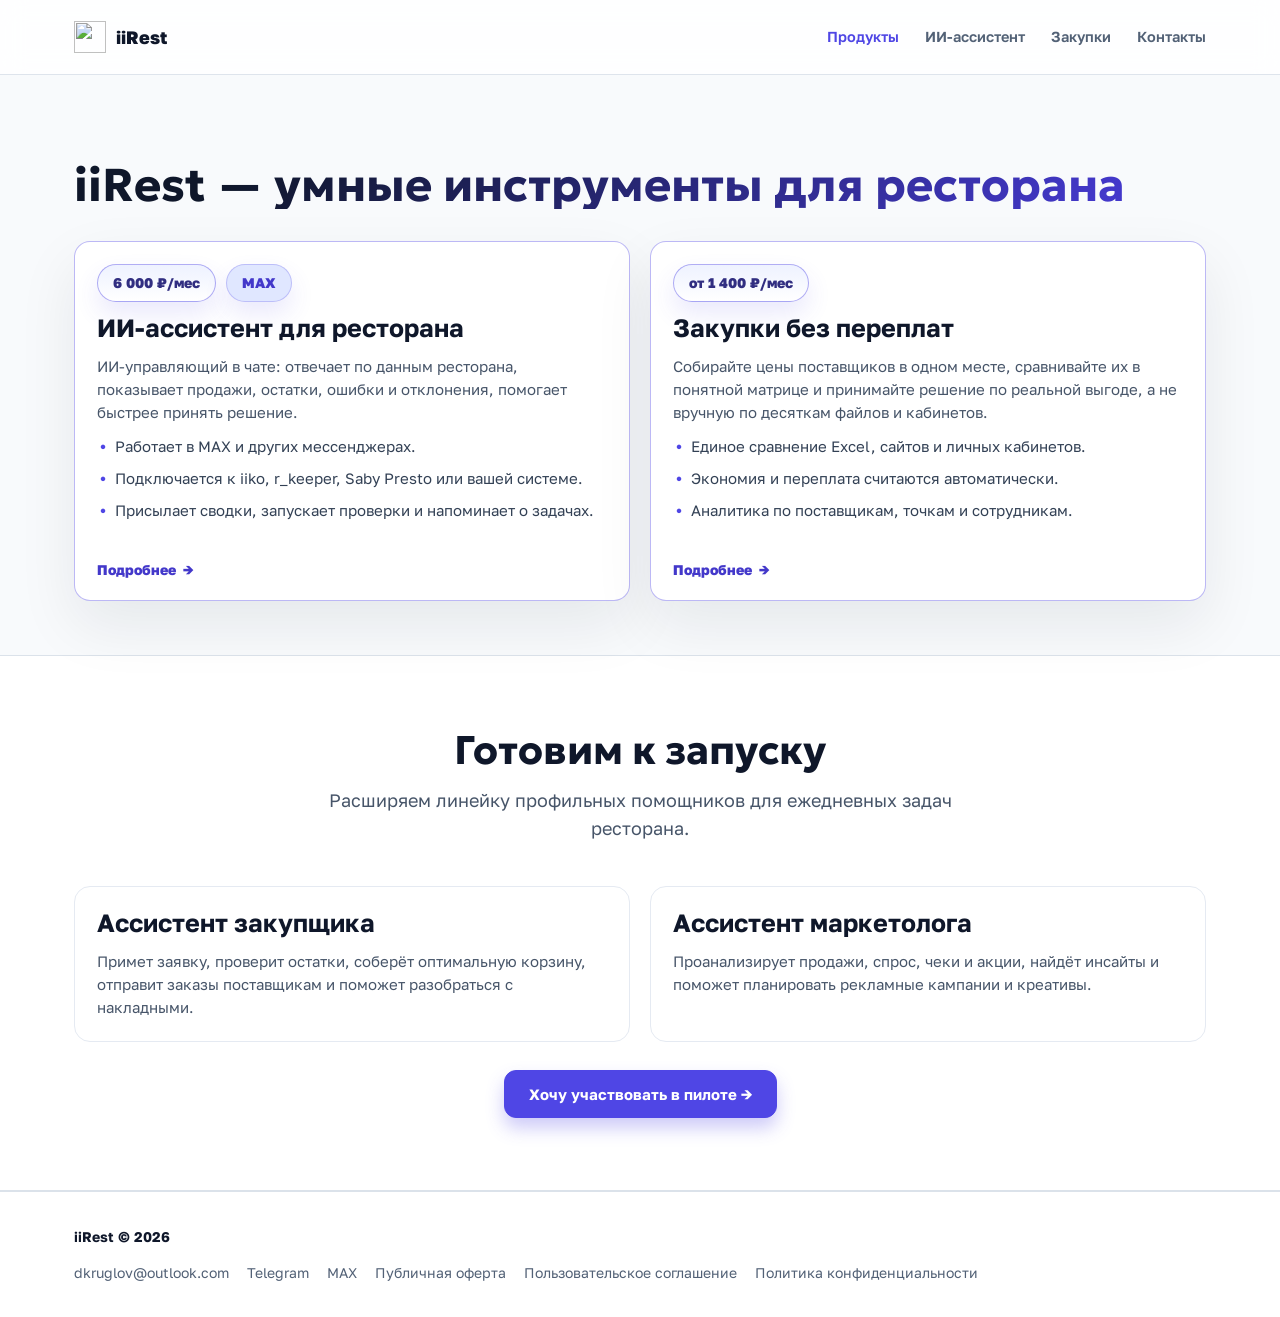
==== index.html @ dee7ee6f "Add contacts page and refresh landing content" ====
<!doctype html>
<html lang="ru">

<head>
  <meta charset="utf-8" />
  <meta name="viewport" content="width=device-width, initial-scale=1" />
  <meta name="description"
    content="iiRest - два продукта для управления рестораном: ИИ-ассистент управляющего в MAX за 6 000 ₽/мес и контроль закупок со сравнением цен поставщиков." />
  <meta name="theme-color" content="#4f46e5" />
  <meta name="robots" content="index,follow,max-snippet:-1,max-image-preview:large,max-video-preview:-1" />
  <meta name="googlebot" content="index,follow,max-snippet:-1,max-image-preview:large,max-video-preview:-1" />
  <meta name="yandex" content="index,follow,max-snippet:-1,max-image-preview:large" />
  <link rel="canonical" href="https://iirest.ru/" />
  <link rel="alternate" type="text/markdown" href="https://iirest.ru/llms.txt" title="LLMs (RU+EN)" />
  <link rel="alternate" type="text/markdown" href="https://iirest.ru/llms-en.txt" title="LLMs (EN)" />
  <link rel="alternate" hreflang="ru-RU" href="https://iirest.ru/" />
  <link rel="alternate" hreflang="x-default" href="https://iirest.ru/" />
  <link rel="icon" type="image/svg+xml" href="favicon.svg" />
  <link rel="icon" type="image/png" href="favicon.png" sizes="120x120" />
  <link rel="icon" type="image/x-icon" href="favicon.ico" />
  <link rel="preconnect" href="https://fonts.googleapis.com" />
  <link rel="preconnect" href="https://fonts.gstatic.com" crossorigin />
  <link rel="preload"
    href="https://fonts.googleapis.com/css2?family=Geologica:wght@500;600;700;800&family=Golos+Text:wght@400;500;600;700;800&display=swap"
    as="style" />
  <link
    href="https://fonts.googleapis.com/css2?family=Geologica:wght@500;600;700;800&family=Golos+Text:wght@400;500;600;700;800&display=swap"
    rel="stylesheet" media="print" onload="this.media='all'" />
  <noscript>
    <link
      href="https://fonts.googleapis.com/css2?family=Geologica:wght@500;600;700;800&family=Golos+Text:wght@400;500;600;700;800&display=swap"
      rel="stylesheet" />
  </noscript>
  <link rel="stylesheet" href="site.css?v=20260608-products" />

  <meta property="og:type" content="website" />
  <meta property="og:site_name" content="iiRest" />
  <meta property="og:locale" content="ru_RU" />
  <meta property="og:title" content="iiRest - ИИ-ассистент управляющего и контроль закупок" />
  <meta property="og:description"
    content="ИИ-ассистент в MAX отвечает по данным ресторана, а iiRest Закупки сравнивает цены поставщиков и показывает переплату." />
  <meta property="og:url" content="https://iirest.ru/" />
  <meta property="og:image" content="https://iirest.ru/hero-dashboard.png" />
  <meta property="og:image:type" content="image/png" />
  <meta property="og:image:alt" content="Интерфейс iiRest для контроля данных ресторана" />
  <meta name="twitter:card" content="summary_large_image" />
  <meta name="twitter:title" content="iiRest - ИИ-ассистент управляющего и контроль закупок" />
  <meta name="twitter:description"
    content="ИИ-ассистент в MAX отвечает по данным ресторана, а iiRest Закупки сравнивает цены поставщиков и показывает переплату." />
  <meta name="twitter:image" content="https://iirest.ru/hero-dashboard.png" />

  <title>iiRest - ИИ-ассистент управляющего и контроль закупок</title>

  <script type="application/ld+json">
  {
    "@context": "https://schema.org",
    "@type": "Organization",
    "name": "iiRest",
    "url": "https://iirest.ru/",
    "logo": "https://iirest.ru/logo.svg",
    "contactPoint": {
      "@type": "ContactPoint",
      "contactType": "customer support",
      "email": "dkruglov@outlook.com",
      "availableLanguage": ["ru"]
    }
  }
  </script>
  <script type="application/ld+json">
  {
    "@context": "https://schema.org",
    "@type": "ItemList",
    "name": "Линейка продуктов iiRest",
    "itemListElement": [
      {
        "@type": "ListItem",
        "position": 1,
        "name": "ИИ-ассистент управляющего",
        "url": "https://iirest.ru/agent/"
      },
      {
        "@type": "ListItem",
        "position": 2,
        "name": "iiRest Закупки",
        "url": "https://iirest.ru/zakupki/"
      }
    ]
  }
  </script>
</head>

<body>
  <header class="site-header">
    <div class="container nav">
      <a class="brand" href="index.html" aria-label="iiRest">
        <img src="logo.svg" alt="" width="32" height="32" decoding="async" />
        iiRest
      </a>
      <nav class="menu" aria-label="Основная навигация">
        <a href="index.html" aria-current="page">Продукты</a>
        <a href="agent/index.html">ИИ-ассистент</a>
        <a href="zakupki/index.html">Закупки</a>
        <a href="contact/index.html">Контакты</a>
      </nav>
    </div>
  </header>

  <main>
    <section class="hero products-hero" id="products">
      <div class="container hero-simple">
        <h1 class="hero-title">iiRest — умные инструменты для ресторана</h1>

        <div class="product-grid hero-products home-product-grid" aria-label="Текущие продукты iiRest">
          <a class="product-card product-showcase featured product-card-link" href="agent/index.html">
            <div class="product-meta">
              <span class="tag">6 000 ₽/мес</span>
              <span class="tag blue">MAX</span>
            </div>
            <h3>ИИ-ассистент для ресторана</h3>
            <p>ИИ-управляющий в чате: отвечает по данным ресторана, показывает продажи, остатки, ошибки и отклонения,
              помогает быстрее принять решение.</p>
            <ul>
              <li>Работает в MAX и других мессенджерах.</li>
              <li>Подключается к iiko, r_keeper, Saby Presto или вашей системе.</li>
              <li>Присылает сводки, запускает проверки и напоминает о задачах.</li>
            </ul>
            <span class="product-card-cta">Подробнее</span>
          </a>

          <a class="product-card product-showcase featured product-card-link" href="zakupki/index.html">
            <div class="product-meta">
              <span class="tag">от 1 400 ₽/мес</span>
            </div>
            <h3>Закупки без переплат</h3>
            <p>Собирайте цены поставщиков в одном месте, сравнивайте их в понятной матрице и принимайте решение по
              реальной выгоде, а не вручную по десяткам файлов и кабинетов.</p>
            <ul>
              <li>Единое сравнение Excel, сайтов и личных кабинетов.</li>
              <li>Экономия и переплата считаются автоматически.</li>
              <li>Аналитика по поставщикам, точкам и сотрудникам.</li>
            </ul>
            <span class="product-card-cta">Подробнее</span>
          </a>
        </div>
      </div>
    </section>

    <section class="section alt compact">
      <div class="container">
        <div class="section-header">
          <h2>Готовим к запуску</h2>
          <p>Расширяем линейку профильных помощников для ежедневных задач ресторана.</p>
        </div>

        <div class="upcoming-grid home-upcoming-grid">
          <article class="upcoming-card">
            <h3>Ассистент закупщика</h3>
            <p>Примет заявку, проверит остатки, соберёт оптимальную корзину, отправит заказы поставщикам и поможет
              разобраться с накладными.</p>
          </article>

          <article class="upcoming-card">
            <h3>Ассистент маркетолога</h3>
            <p>Проанализирует продажи, спрос, чеки и акции, найдёт инсайты и поможет планировать рекламные кампании и
              креативы.</p>
          </article>
        </div>

        <div class="home-upcoming-actions">
          <a class="btn primary" href="contact/index.html">Хочу участвовать в пилоте →</a>
        </div>
      </div>
    </section>
  </main>

  <footer class="site-footer">
    <div class="container footer-grid">
      <div class="footer-brand"><strong>iiRest</strong> © 2026</div>
      <div class="footer-links">
        <a href="mailto:dkruglov@outlook.com">dkruglov@outlook.com</a>
        <a href="https://t.me/tabascoden" target="_blank" rel="noopener noreferrer">Telegram</a>
        <a href="https://max.ru/u/f9LHodD0cOJpI81NPVc5_l0T62eCSPDfkmxLUmDs4HoEdcl6RTxsCxSdbXw" target="_blank"
          rel="noopener noreferrer">MAX</a>
        <a href="https://app.iirest.ru/legal/public-offer" target="_blank" rel="noopener noreferrer">Публичная
          оферта</a>
        <a href="https://app.iirest.ru/legal/user-agreement" target="_blank"
          rel="noopener noreferrer">Пользовательское соглашение</a>
        <a href="https://app.iirest.ru/legal/privacy-policy" target="_blank" rel="noopener noreferrer">Политика
          конфиденциальности</a>
      </div>
    </div>
  </footer>
</body>

</html>
---- site.css ----
:root {
  --font-display: "Geologica", system-ui, -apple-system, BlinkMacSystemFont, "Segoe UI", sans-serif;
  --font-text: "Golos Text", system-ui, -apple-system, BlinkMacSystemFont, "Segoe UI", sans-serif;
  --paper: #f8fafc;
  --paper-accent: #eef2ff;
  --cream: #ffffff;
  --ink: #0f172a;
  --muted: #475569;
  --line: #dbe2ea;
  --primary: #4f46e5;
  --primary-dark: #4338ca;
  --mint: #e0e7ff;
  --soft-green: #dcfce7;
  --success: #16a34a;
  --warning: #dc2626;
  --danger: #dc2626;
  --radius-lg: 24px;
  --radius-md: 16px;
  --border-soft: #e5eaf2;
  --bg-soft: #f7f9fc;
  --text-main: #111827;
  --text-muted: #667085;
  --accent: var(--primary);
  --shadow-sm: 0 4px 10px rgba(15, 23, 42, 0.07);
  --shadow: 0 20px 44px rgba(79, 70, 229, 0.14);
  --radius: 22px;
  --max: 1180px;
}

* {
  box-sizing: border-box;
}

html {
  scroll-behavior: smooth;
  overflow-x: hidden;
}

section[id] {
  scroll-margin-top: 94px;
}

body {
  margin: 0;
  color: var(--ink);
  font-family: var(--font-text);
  font-size: 16.5px;
  line-height: 1.58;
  font-weight: 400;
  letter-spacing: 0;
  text-rendering: optimizeLegibility;
  -webkit-font-smoothing: antialiased;
  overflow-x: hidden;
  background: var(--paper);
}

a {
  color: inherit;
  text-decoration: none;
}

img {
  display: block;
  max-width: 100%;
  height: auto;
}

.sr-only {
  position: absolute;
  width: 1px;
  height: 1px;
  padding: 0;
  margin: -1px;
  overflow: hidden;
  clip: rect(0, 0, 0, 0);
  white-space: nowrap;
  border: 0;
}

button,
input,
textarea {
  font: inherit;
}

h1,
h2,
h3,
p {
  margin: 0;
}

h1,
h2,
h3,
.hero-title,
.section-header h2,
.result-summary strong,
.metric-value,
.price,
.pricing-price,
.type-display {
  font-family: var(--font-display);
  font-weight: 700;
  letter-spacing: 0;
  text-wrap: balance;
}

p,
li {
  hyphens: none;
  overflow-wrap: normal;
  word-break: normal;
}

.metric-value,
.result-summary strong,
.price,
.pricing-price,
td,
th {
  font-variant-numeric: tabular-nums;
  font-feature-settings: "tnum" 1, "lnum" 1;
}

.container {
  max-width: var(--max);
  margin: 0 auto;
  padding: 0 24px;
}

.section {
  padding: 96px 0;
}

.section.compact {
  padding: 72px 0;
}

.section.alt {
  border-top: 1px solid var(--line);
  border-bottom: 1px solid var(--line);
  background: #fff;
}

.section-header {
  max-width: 760px;
  margin: 0 auto 44px;
  text-align: center;
}

.section-header h2 {
  margin: 0 0 14px;
  font-size: 40px;
  line-height: 1.1;
}

.section-header p {
  max-width: 700px;
  margin: 0 auto;
  color: var(--muted);
  font-size: 18px;
  line-height: 1.56;
}

.section-head {
  display: grid;
  grid-template-columns: minmax(0, 0.82fr) minmax(300px, 0.5fr);
  gap: 36px;
  align-items: end;
  margin-bottom: 34px;
}

.section-head h2 {
  max-width: 760px;
  font-size: 40px;
  line-height: 1.1;
}

.section-head p {
  color: var(--muted);
  font-size: 18px;
  line-height: 1.56;
}

.eyebrow {
  display: inline-flex;
  align-items: center;
  width: fit-content;
  padding: 6px 14px;
  border-radius: 999px;
  background: var(--mint);
  color: var(--primary-dark);
  font-size: 12px;
  line-height: 1.2;
  font-weight: 700;
  letter-spacing: 0;
  text-transform: uppercase;
}

.btn {
  display: inline-flex;
  align-items: center;
  justify-content: center;
  gap: 8px;
  border-radius: 12px;
  padding: 14px 24px;
  border: 1px solid transparent;
  font-family: var(--font-text);
  font-size: 15px;
  line-height: 1.2;
  font-weight: 700;
  white-space: nowrap;
  cursor: pointer;
  transition: transform 0.2s ease, box-shadow 0.2s ease, background-color 0.2s ease, border-color 0.2s ease, color 0.2s ease;
}

.btn.primary {
  color: #fff;
  border-color: var(--primary);
  background: var(--primary);
  box-shadow: 0 10px 18px rgba(79, 70, 229, 0.28);
}

.btn.primary:hover {
  background: var(--primary-dark);
  transform: translateY(-1px);
}

.btn.secondary {
  border-color: var(--line);
  background: #fff;
  color: var(--ink);
}

.btn.secondary:hover {
  border-color: #b9c5d4;
  background: #f8fbff;
}

.btn.ghost {
  border-color: #ccd6e4;
  background: transparent;
  color: #334155;
}

.site-header {
  position: sticky;
  top: 0;
  z-index: 80;
  border-bottom: 1px solid rgba(219, 226, 234, 0.9);
  background: rgba(255, 255, 255, 0.82);
  backdrop-filter: blur(12px);
}

.nav {
  display: flex;
  align-items: center;
  justify-content: space-between;
  gap: 20px;
  min-height: 74px;
}

.brand {
  display: flex;
  align-items: center;
  gap: 10px;
  color: var(--ink);
  white-space: nowrap;
  font-family: var(--font-text);
  font-size: 18px;
  font-weight: 800;
  letter-spacing: 0;
}

.brand img {
  width: 32px;
  height: 32px;
}

.menu {
  display: flex;
  align-items: center;
  gap: 26px;
  color: #526176;
  font-family: var(--font-text);
  font-size: 14.5px;
  font-weight: 600;
}

.menu a {
  white-space: nowrap;
}

.menu a:hover,
.menu a[aria-current="page"] {
  color: var(--primary);
}

.nav-actions {
  display: flex;
  align-items: center;
  flex-shrink: 0;
  gap: 8px;
}

.nav-actions .btn {
  padding: 10px 14px;
  border-radius: 10px;
  font-size: 14px;
  font-weight: 700;
}

.hero {
  padding: 78px 0 54px;
}

.hero-grid {
  display: grid;
  grid-template-columns: minmax(0, 1fr) minmax(340px, 420px);
  gap: 36px;
  align-items: center;
}

.hero-copy {
  max-width: 700px;
}

.hero-simple {
  display: block;
}

.hero-simple .hero-title {
  max-width: 1080px;
  text-wrap: balance;
}

.hero-simple .lead {
  max-width: 920px;
}

.hero-products {
  margin-top: 30px;
}

.products-hero {
  padding-top: 70px;
}

.products-hero .hero-products {
  margin-top: 32px;
}

.home-product-grid {
  align-items: stretch;
}

.hero-products .product-card {
  min-height: 360px;
}

.product-showcase {
  min-height: 430px;
  padding: 32px;
  border-color: rgba(79, 70, 229, 0.24);
  background:
    linear-gradient(180deg, #ffffff 0%, #f8fafc 100%);
}

.product-showcase h3 {
  max-width: 520px;
  font-size: 32px;
}

.product-showcase p {
  max-width: 560px;
  font-size: 16px;
}

.product-card-link {
  position: relative;
  color: inherit;
  cursor: pointer;
  transition: transform 0.2s ease, border-color 0.2s ease, box-shadow 0.2s ease, background 0.2s ease;
}

.product-card-link:hover,
.product-card-link:focus-visible {
  border-color: rgba(79, 70, 229, 0.58);
  background:
    linear-gradient(180deg, #ffffff 0%, #f3f6ff 100%);
  box-shadow: 0 30px 70px rgba(15, 23, 42, 0.13);
  transform: translateY(-4px);
}

.product-card-link:focus-visible {
  outline: 3px solid rgba(79, 70, 229, 0.28);
  outline-offset: 4px;
}

.home-product-grid .product-meta {
  gap: 10px;
}

.home-product-grid .tag {
  min-height: 38px;
  padding: 8px 15px;
  border-color: rgba(67, 56, 202, 0.28);
  background: #ffffff;
  color: #1e293b;
  font-size: 14px;
  box-shadow: 0 12px 24px rgba(79, 70, 229, 0.12);
}

.home-product-grid .tag:first-child {
  border-color: rgba(79, 70, 229, 0.44);
  background: linear-gradient(180deg, #eef2ff 0%, #ffffff 100%);
  color: #312e81;
}

.product-card-cta {
  display: inline-flex;
  align-items: center;
  width: fit-content;
  margin-top: auto;
  color: var(--primary-dark);
  font-size: 14px;
  font-weight: 800;
  line-height: 1.2;
}

.product-card-cta::after {
  margin-left: 7px;
  content: "→";
  transition: transform 0.2s ease;
}

.product-card-link:hover .product-card-cta::after,
.product-card-link:focus-visible .product-card-cta::after {
  transform: translateX(3px);
}

.hero-title,
.hero h1 {
  margin: 16px 0 0;
  max-width: 780px;
  font-size: 46px;
  line-height: 1.05;
  background: linear-gradient(130deg, #0f172a 15%, #4338ca 95%);
  -webkit-background-clip: text;
  background-clip: text;
  -webkit-text-fill-color: transparent;
}

.hero .lead,
.hero p.hero-lead {
  margin: 20px 0 0;
  max-width: 640px;
  color: #526176;
  font-family: var(--font-text);
  font-size: 19px;
  font-weight: 400;
  line-height: 1.48;
}

.hero .hero-simple .lead {
  max-width: 920px;
}

.hero-actions {
  display: flex;
  align-items: center;
  flex-wrap: wrap;
  gap: 14px 12px;
  margin: 30px 0 12px;
}

.hero-actions .btn {
  min-width: 180px;
  min-height: 52px;
}

.hero-actions .btn.primary {
  min-width: 210px;
  box-shadow: 0 14px 26px rgba(79, 70, 229, 0.3);
}

.hero-note {
  margin: 0;
  color: #708196;
  font-size: 14px;
  font-weight: 600;
}

.hero-chips {
  display: flex;
  flex-wrap: wrap;
  gap: 10px;
  margin-top: 22px;
  max-width: 620px;
}

.hero-chip,
.tag,
.product-label,
.pricing-badge {
  display: inline-flex;
  align-items: center;
  min-height: 34px;
  padding: 7px 13px;
  border: 1px solid #d4ddff;
  border-radius: 999px;
  background: #fff;
  color: #334155;
  font-size: 13px;
  font-weight: 800;
  line-height: 1.2;
  box-shadow: 0 4px 10px rgba(79, 70, 229, 0.06);
}

.tag.green,
.label-live {
  border-color: rgba(22, 163, 74, 0.22);
  background: var(--soft-green);
  color: #166534;
}

.tag.blue,
.label-next {
  border-color: rgba(79, 70, 229, 0.25);
  background: var(--mint);
  color: var(--primary-dark);
}

.tag.warning {
  border-color: rgba(220, 38, 38, 0.2);
  background: #fef2f2;
  color: #991b1b;
}

.hero-result-card,
.agent-console {
  width: 100%;
  max-width: 420px;
  justify-self: end;
  padding: 26px;
  border: 1px solid rgba(79, 70, 229, 0.2);
  border-radius: var(--radius-lg);
  background: #fff;
  box-shadow: 0 24px 60px rgba(15, 23, 42, 0.08);
}

.result-card-head,
.console-top {
  padding-bottom: 14px;
  border-bottom: 1px solid #e2e8f0;
}

.result-kicker,
.console-state {
  margin: 0;
  color: #334155;
  font-family: var(--font-text);
  font-size: 12px;
  line-height: 1.2;
  font-weight: 700;
  letter-spacing: 0;
  text-transform: uppercase;
}

.result-rows,
.console-body {
  display: grid;
  gap: 12px;
  margin: 18px 0;
}

.result-row,
.agent-task,
.chat-line {
  display: flex;
  align-items: center;
  justify-content: space-between;
  gap: 18px;
  padding: 13px 15px;
  border: 1px solid #e2e8f0;
  border-radius: 14px;
  background: #fff;
}

.result-row span,
.agent-task small,
.chat-line span {
  color: #64748b;
  font-size: 13px;
  line-height: 1.3;
  font-weight: 600;
}

.result-row strong,
.agent-task strong,
.chat-line strong {
  color: #0f172a;
  font-family: var(--font-text);
  font-size: 18px;
  line-height: 1.15;
  font-weight: 700;
  white-space: nowrap;
}

.result-row-positive {
  border-color: rgba(22, 163, 74, 0.22);
  background: #f0fdf4;
}

.result-row-positive strong {
  color: var(--success);
}

.result-row-warning {
  border-color: rgba(220, 38, 38, 0.22);
  background: #fef2f2;
}

.result-row-warning strong {
  color: var(--warning);
}

.result-summary {
  display: grid;
  gap: 7px;
  padding: 22px 18px;
  border: 1px solid rgba(220, 38, 38, 0.28);
  border-radius: var(--radius-md);
  background: #fef2f2;
  box-shadow: 0 12px 22px rgba(220, 38, 38, 0.1);
}

.result-summary.primary {
  border-color: rgba(79, 70, 229, 0.28);
  background: #eef2ff;
  box-shadow: 0 12px 22px rgba(79, 70, 229, 0.1);
}

.result-summary span {
  color: #991b1b;
  font-family: var(--font-text);
  font-size: 14px;
  line-height: 1.25;
  font-weight: 700;
  text-transform: lowercase;
}

.result-summary.primary span {
  color: var(--primary-dark);
}

.result-summary strong {
  color: var(--warning);
  font-size: 52px;
  line-height: 0.96;
  white-space: nowrap;
}

.result-summary.primary strong {
  color: var(--primary-dark);
}

.result-footer {
  display: grid;
  gap: 5px;
  padding-top: 16px;
  border-top: 1px solid #e2e8f0;
  color: #475569;
  font-size: 12.5px;
  font-weight: 600;
  line-height: 1.35;
}

.metric-row {
  display: grid;
  grid-template-columns: repeat(3, 1fr);
  gap: 10px;
  margin-top: 14px;
}

.metric {
  padding: 15px;
  border: 1px solid var(--border-soft);
  border-radius: 14px;
  background: #fff;
}

.metric span {
  display: block;
  color: var(--muted);
  font-size: 13px;
  font-weight: 600;
}

.metric-value {
  margin-top: 3px;
  color: var(--ink);
  font-size: 20px;
  line-height: 1.12;
}

.metric.is-success .metric-value {
  color: var(--success);
}

.metric.is-warning .metric-value {
  color: var(--warning);
}

.product-grid,
.upcoming-grid,
.use-grid,
.guardrail-grid,
.brandbook-grid,
.map-grid {
  display: grid;
  gap: 20px;
}

.product-grid {
  grid-template-columns: repeat(2, minmax(0, 1fr));
}

.upcoming-grid,
.guardrail-grid,
.brandbook-grid,
.map-grid {
  grid-template-columns: repeat(3, minmax(0, 1fr));
}

.home-upcoming-grid {
  grid-template-columns: repeat(2, minmax(0, 1fr));
}

.use-grid {
  grid-template-columns: repeat(4, minmax(0, 1fr));
}

.product-card,
.upcoming-card,
.use-item,
.timeline-step,
.guardrail,
.brandbook-card,
.map-item,
.pricing-card {
  display: flex;
  flex-direction: column;
  gap: 12px;
  border: 1px solid var(--border-soft);
  border-radius: var(--radius-md);
  background: #fff;
  padding: 22px;
  box-shadow: none;
}

.product-card.featured,
.pricing-card.featured {
  border-color: rgba(79, 70, 229, 0.38);
  box-shadow: 0 24px 60px rgba(15, 23, 42, 0.08);
}

.product-card h3,
.upcoming-card h3,
.use-item h3,
.guardrail h3,
.brandbook-card h3,
.map-item h3,
.pricing-card h3 {
  margin: 0;
  font-family: var(--font-text);
  font-size: 25px;
  font-weight: 700;
  line-height: 1.15;
}

.use-item h3,
.guardrail h3,
.brandbook-card h3,
.map-item h3 {
  font-size: 18px;
  line-height: 1.25;
}

.product-card p,
.upcoming-card p,
.use-item p,
.guardrail p,
.brandbook-card p,
.map-item p,
.pricing-card p {
  margin: 0;
  color: var(--muted);
  font-size: 15px;
  line-height: 1.52;
}

.product-card ul,
.upcoming-card ul,
.pricing-list,
.usage-list,
.voice-list {
  display: grid;
  gap: 9px;
  margin: 0;
  padding: 0;
  list-style: none;
}

.product-card li,
.upcoming-card li,
.pricing-list li,
.usage-list li {
  position: relative;
  padding-left: 18px;
  color: #334155;
  font-size: 15px;
  line-height: 1.52;
}

.product-card li::before,
.upcoming-card li::before,
.pricing-list li::before,
.usage-list li::before {
  position: absolute;
  left: 3px;
  top: -1px;
  color: var(--primary);
  font-weight: 700;
  content: "•";
}

.product-meta {
  display: flex;
  flex-wrap: wrap;
  gap: 8px;
}

.product-card .btn,
.upcoming-card .btn {
  width: fit-content;
  margin-top: auto;
}

.home-upcoming-actions {
  display: flex;
  justify-content: center;
  margin-top: 28px;
}

.contact-hero {
  padding: 72px 0 78px;
}

.contact-card {
  display: grid;
  grid-template-columns: minmax(0, 0.9fr) minmax(340px, 0.55fr);
  gap: 36px;
  align-items: center;
  padding: 32px;
  border: 1px solid rgba(79, 70, 229, 0.22);
  border-radius: var(--radius-lg);
  background: linear-gradient(180deg, #ffffff 0%, #f8fafc 100%);
  box-shadow: 0 24px 60px rgba(15, 23, 42, 0.08);
}

.contact-copy {
  display: grid;
  gap: 20px;
  max-width: 720px;
}

.contact-direct {
  display: grid;
  gap: 12px;
  max-width: 520px;
}

.contact-method {
  display: grid;
  gap: 5px;
  padding: 17px 18px;
  border: 1px solid var(--border-soft);
  border-radius: 16px;
  background: linear-gradient(180deg, #ffffff 0%, #f8fafc 100%);
  color: inherit;
  transition: border-color 0.2s ease, box-shadow 0.2s ease, transform 0.2s ease;
}

.contact-method:hover,
.contact-method:focus-visible {
  border-color: rgba(79, 70, 229, 0.46);
  box-shadow: 0 18px 34px rgba(79, 70, 229, 0.12);
  transform: translateY(-2px);
}

.contact-method span {
  color: var(--muted);
  font-size: 13px;
  font-weight: 700;
}

.contact-method strong {
  color: var(--ink);
  font-size: 18px;
  line-height: 1.25;
  overflow-wrap: anywhere;
}

.contact-method.is-primary {
  border-color: rgba(79, 70, 229, 0.34);
  background: linear-gradient(180deg, #eef2ff 0%, #ffffff 100%);
}

.contact-form {
  display: grid;
  gap: 15px;
  padding: 28px;
  border: 1px solid rgba(79, 70, 229, 0.16);
  border-radius: var(--radius-md);
  background: #fff;
  box-shadow: 0 18px 44px rgba(15, 23, 42, 0.07);
}

.contact-form label {
  display: grid;
  gap: 8px;
  color: #334155;
  font-size: 14px;
  font-weight: 700;
}

.contact-form input,
.contact-form textarea {
  width: 100%;
  border: 1px solid #dbe4ef;
  border-radius: 14px;
  background: #f8fafc;
  color: var(--ink);
  padding: 14px 15px;
  font: inherit;
  font-size: 15px;
  line-height: 1.35;
  outline: none;
  transition: border-color 0.2s ease, box-shadow 0.2s ease, background-color 0.2s ease;
}

.contact-form textarea {
  min-height: 138px;
  resize: vertical;
}

.contact-form input::placeholder,
.contact-form textarea::placeholder {
  color: #94a3b8;
}

.contact-form input:focus,
.contact-form textarea:focus {
  border-color: rgba(79, 70, 229, 0.55);
  background: #fff;
  box-shadow: 0 0 0 4px rgba(79, 70, 229, 0.1);
}

.contact-form .btn {
  width: fit-content;
}

.form-note {
  color: var(--muted);
  font-size: 13px;
  line-height: 1.45;
}

.lineup-board {
  display: grid;
  gap: 14px;
}

.lineup-card {
  display: grid;
  grid-template-columns: 1fr auto;
  gap: 18px;
  padding: 18px;
  border: 1px solid var(--border-soft);
  border-radius: var(--radius-md);
  background: #fff;
}

.lineup-card strong {
  display: block;
  margin-bottom: 6px;
  font-family: var(--font-text);
  font-size: 18px;
  line-height: 1.25;
  font-weight: 700;
}

.lineup-card p {
  color: var(--muted);
  font-size: 15px;
  line-height: 1.5;
}

.dashboard-strip,
.screen-frame {
  overflow: hidden;
  border: 1px solid var(--line);
  border-radius: var(--radius);
  background: #fff;
  box-shadow: var(--shadow);
}

.dashboard-strip {
  margin-top: 18px;
}

.dashboard-strip img,
.screen-frame img {
  width: 100%;
  aspect-ratio: 16 / 10;
  object-fit: cover;
  object-position: top left;
}

.split {
  display: grid;
  grid-template-columns: minmax(0, 0.9fr) minmax(420px, 1.1fr);
  gap: 46px;
  align-items: center;
}

.split h2 {
  font-size: 40px;
  line-height: 1.1;
}

.split p {
  margin-top: 18px;
  color: var(--muted);
  font-size: 18px;
  line-height: 1.56;
}

.timeline {
  display: grid;
  gap: 12px;
}

.timeline-step {
  display: grid;
  grid-template-columns: 78px 1fr;
  gap: 20px;
}

.timeline-step strong,
.map-index {
  color: var(--primary-dark);
  font-family: var(--font-display);
  font-size: 31px;
  line-height: 1.1;
}

.timeline-step h3 {
  font-size: 18px;
}

.cta-band {
  display: grid;
  grid-template-columns: 1fr auto;
  gap: 26px;
  align-items: center;
  padding: 32px;
  border: 1px solid rgba(79, 70, 229, 0.38);
  border-radius: var(--radius-lg);
  background: #fff;
  box-shadow: 0 24px 60px rgba(15, 23, 42, 0.08);
}

.cta-band h2 {
  font-size: 31px;
  line-height: 1.12;
}

.cta-band p {
  margin-top: 10px;
  color: var(--muted);
  font-size: 16px;
  line-height: 1.5;
}

.cta-actions {
  display: flex;
  flex-wrap: wrap;
  gap: 10px;
  justify-content: flex-end;
}

.site-footer {
  border-top: 1px solid var(--line);
  background: #fff;
  padding: 34px 0;
  color: #526176;
  font-size: 14px;
}

.footer-grid {
  display: grid;
  gap: 16px;
  justify-items: start;
}

.footer-brand {
  color: #0f172a;
  font-weight: 700;
}

.footer-links {
  display: flex;
  flex-wrap: wrap;
  gap: 14px 18px;
  line-height: 1.35;
}

.footer-links a:hover {
  color: var(--primary);
}

.agent-console {
  display: grid;
  gap: 0;
}

.console-top {
  display: flex;
  align-items: center;
  justify-content: space-between;
}

.console-top strong {
  font-family: var(--font-text);
  font-size: 18px;
  font-weight: 800;
}

.chat-line {
  display: grid;
  gap: 6px;
  justify-content: stretch;
}

.chat-line.agent {
  border-color: rgba(79, 70, 229, 0.2);
  background: #eef2ff;
}

.agent-task-list {
  display: grid;
  gap: 8px;
  padding-top: 0;
}

.agent-task {
  display: grid;
  grid-template-columns: auto 1fr auto;
}

.agent-task span:first-child {
  color: var(--primary);
  font-weight: 800;
}

.price {
  margin: 0;
  font-size: 31px;
  line-height: 1.1;
  color: var(--primary-dark);
}

.price-note {
  color: var(--muted);
  font-size: 14px;
  font-weight: 600;
}

.brandbook-page .hero {
  padding-bottom: 36px;
}

.brandbook-hero-grid,
.type-panel,
.voice-grid {
  display: grid;
  grid-template-columns: minmax(0, 0.95fr) minmax(0, 1.05fr);
  gap: 20px;
}

.brandbook-cover,
.type-sample {
  display: flex;
  flex-direction: column;
  justify-content: space-between;
  min-height: 360px;
  padding: 26px;
  border: 1px solid rgba(79, 70, 229, 0.2);
  border-radius: var(--radius-lg);
  background: #fff;
  box-shadow: 0 24px 60px rgba(15, 23, 42, 0.08);
}

.brandbook-logo {
  display: inline-flex;
  align-items: center;
  gap: 12px;
  font-family: var(--font-text);
  font-size: 18px;
  font-weight: 800;
}

.brandbook-logo img {
  width: 44px;
  height: 44px;
}

.brandbook-token {
  color: var(--primary-dark);
  font-size: 12px;
  font-weight: 800;
  text-transform: uppercase;
}

.palette-grid {
  display: grid;
  grid-template-columns: repeat(4, minmax(0, 1fr));
  gap: 12px;
}

.swatch {
  overflow: hidden;
  border: 1px solid var(--border-soft);
  border-radius: var(--radius-md);
  background: #fff;
}

.swatch-color {
  height: 96px;
}

.swatch-info {
  padding: 12px;
}

.swatch-info strong,
.swatch-info span {
  display: block;
}

.swatch-info span {
  margin-top: 3px;
  color: var(--muted);
  font-size: 14px;
}

.type-display {
  font-size: 46px;
  line-height: 1.05;
}

.type-body {
  margin-top: 16px;
  color: var(--muted);
  font-size: 18px;
  line-height: 1.56;
}

.component-showcase {
  display: flex;
  flex-wrap: wrap;
  gap: 12px;
  align-items: center;
}

.voice-list li {
  padding: 12px 14px;
  border: 1px solid var(--border-soft);
  border-radius: var(--radius-md);
  background: #fff;
  color: #334155;
}

.voice-list li strong {
  color: var(--ink);
}

@media (max-width: 1040px) {
  .nav {
    align-items: flex-start;
    flex-direction: column;
    padding: 14px 0;
  }

  .menu,
  .nav-actions {
    width: 100%;
    justify-content: flex-start;
    overflow-x: auto;
  }

  .hero-grid,
  .split,
  .section-head,
  .contact-card,
  .brandbook-hero-grid,
  .type-panel,
  .voice-grid {
    grid-template-columns: 1fr;
  }

  .product-grid,
  .upcoming-grid,
  .map-grid,
  .guardrail-grid,
  .brandbook-grid {
    grid-template-columns: 1fr;
  }

  .use-grid,
  .palette-grid {
    grid-template-columns: repeat(2, minmax(0, 1fr));
  }

  .hero-result-card,
  .agent-console {
    justify-self: stretch;
    max-width: none;
  }
}

@media (max-width: 720px) {
  .container {
    padding: 0 16px;
  }

  .menu {
    gap: 14px;
    font-size: 13.5px;
  }

  .section {
    padding: 64px 0;
  }

  .hero {
    padding: 52px 0 40px;
  }

  .hero-title,
  .hero h1 {
    font-size: 38px;
  }

  .product-showcase {
    min-height: auto;
    padding: 28px;
  }

  .product-showcase h3 {
    font-size: 28px;
  }

  .contact-card,
  .contact-form {
    border-radius: var(--radius-md);
  }

  .contact-card,
  .contact-form {
    padding: 22px;
  }

  .contact-form .btn {
    width: 100%;
  }

  .hero .lead,
  .hero p.hero-lead,
  .section-header p,
  .section-head p,
  .split p {
    font-size: 16px;
  }

  .section-header h2,
  .section-head h2,
  .split h2 {
    font-size: 30px;
  }

  .hero-actions .btn,
  .hero-actions .btn.primary {
    width: 100%;
    min-width: 0;
  }

  .metric-row,
  .use-grid,
  .palette-grid,
  .timeline-step,
  .cta-band,
  .lineup-card {
    grid-template-columns: 1fr;
  }

  .cta-actions {
    justify-content: flex-start;
  }

  .result-summary strong {
    font-size: 42px;
  }

  .footer-links {
    justify-content: flex-start;
  }
}
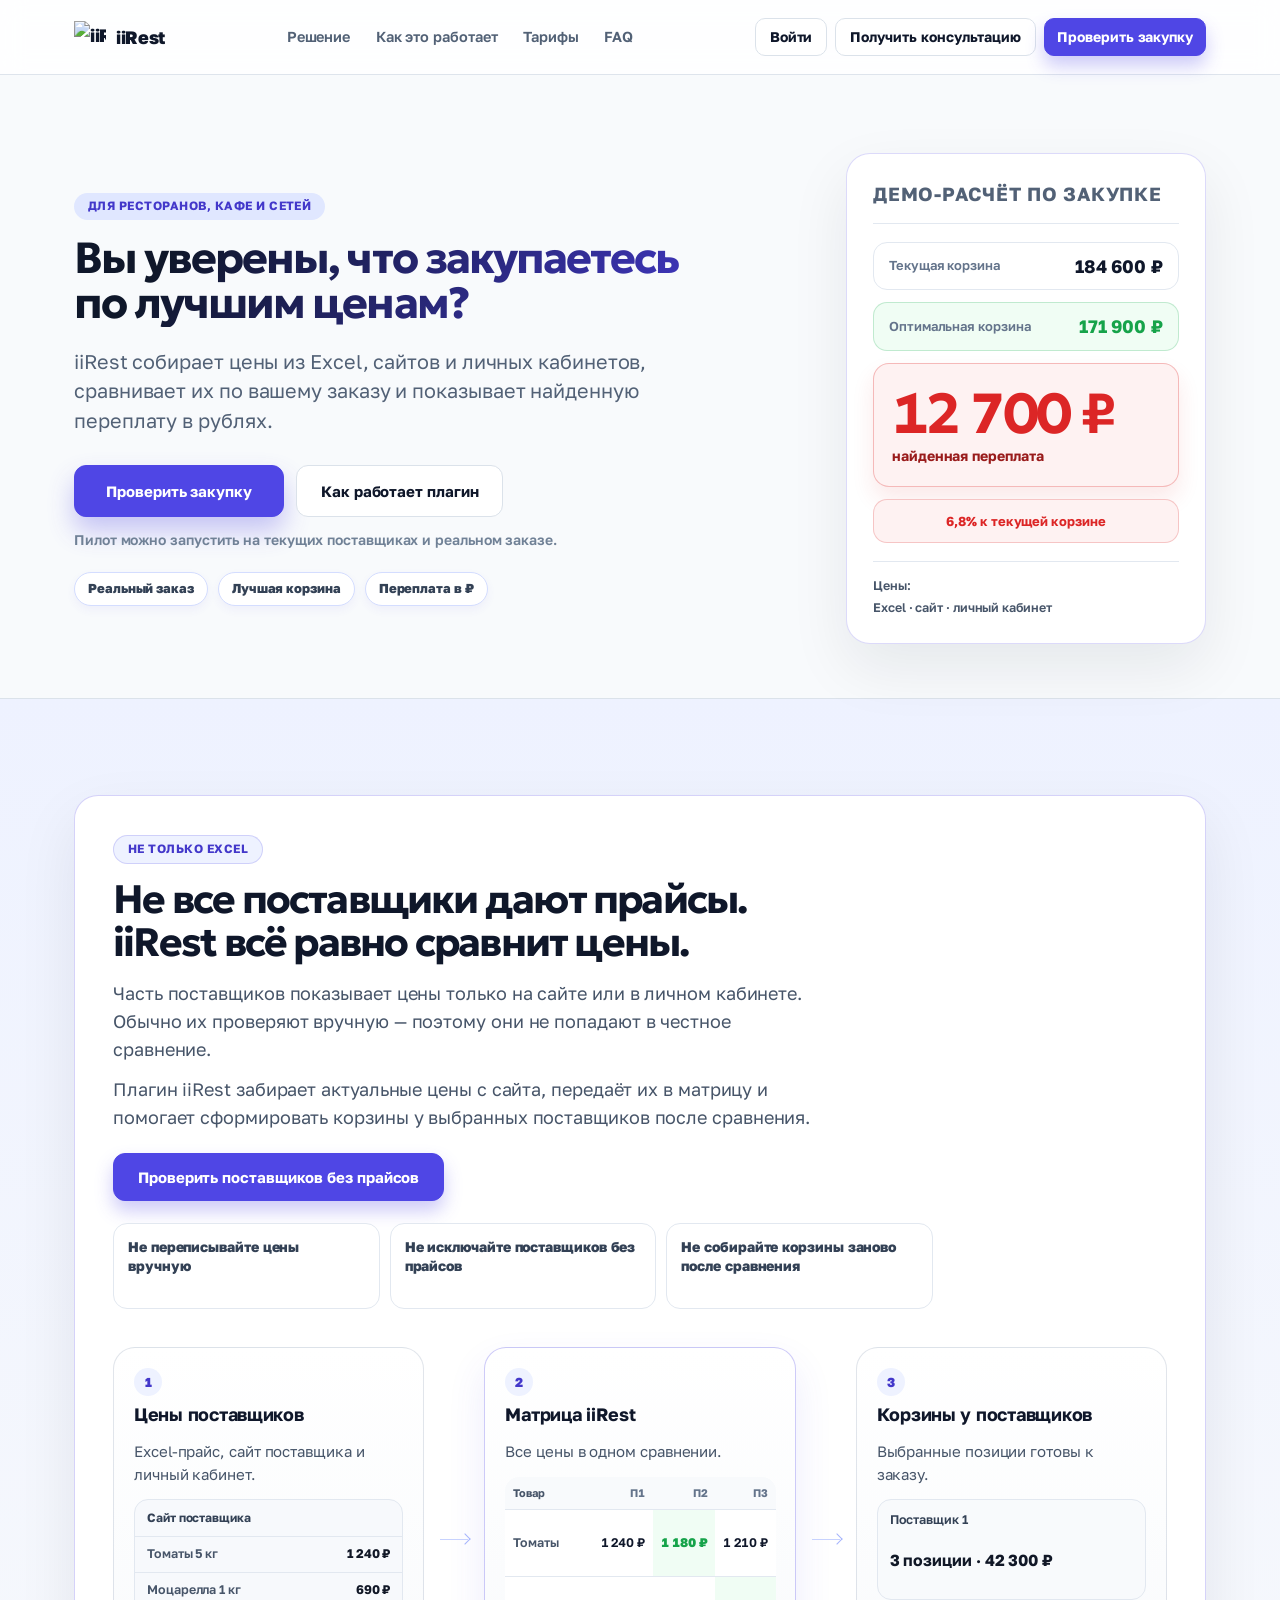
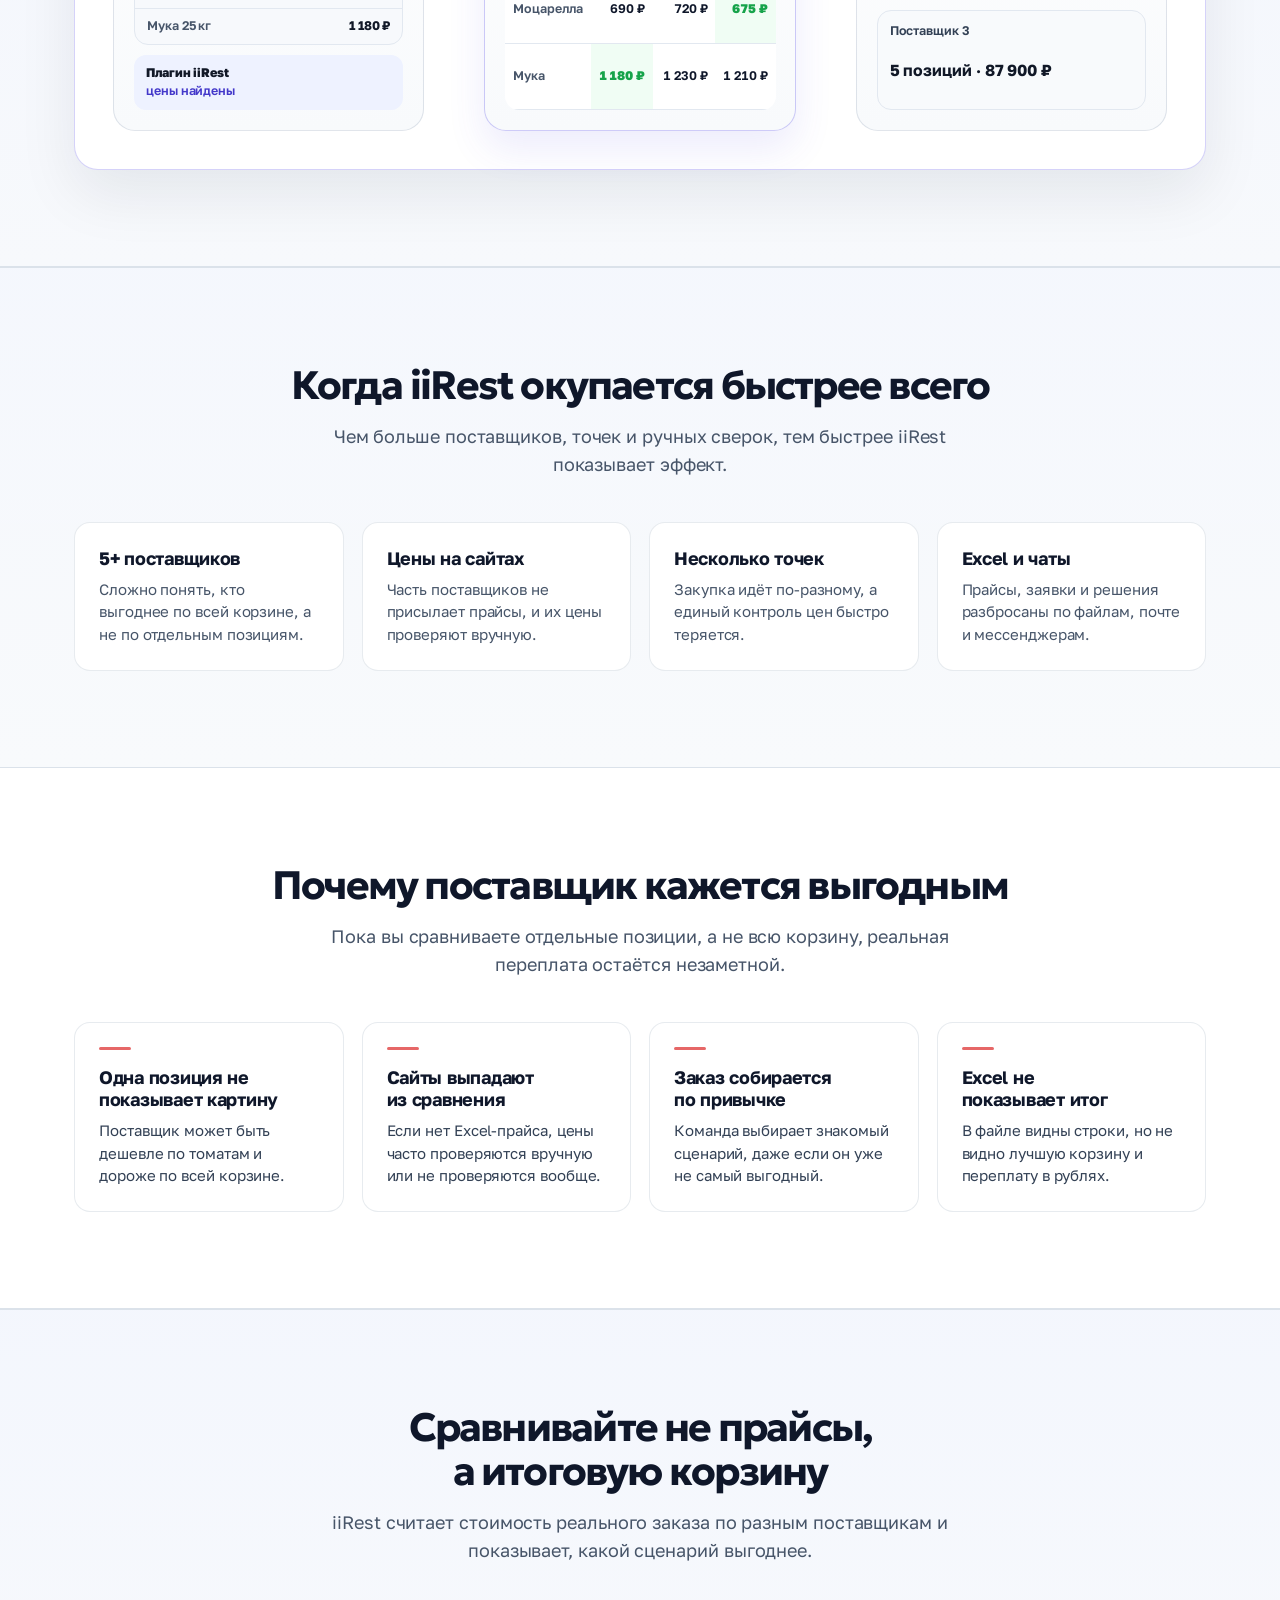
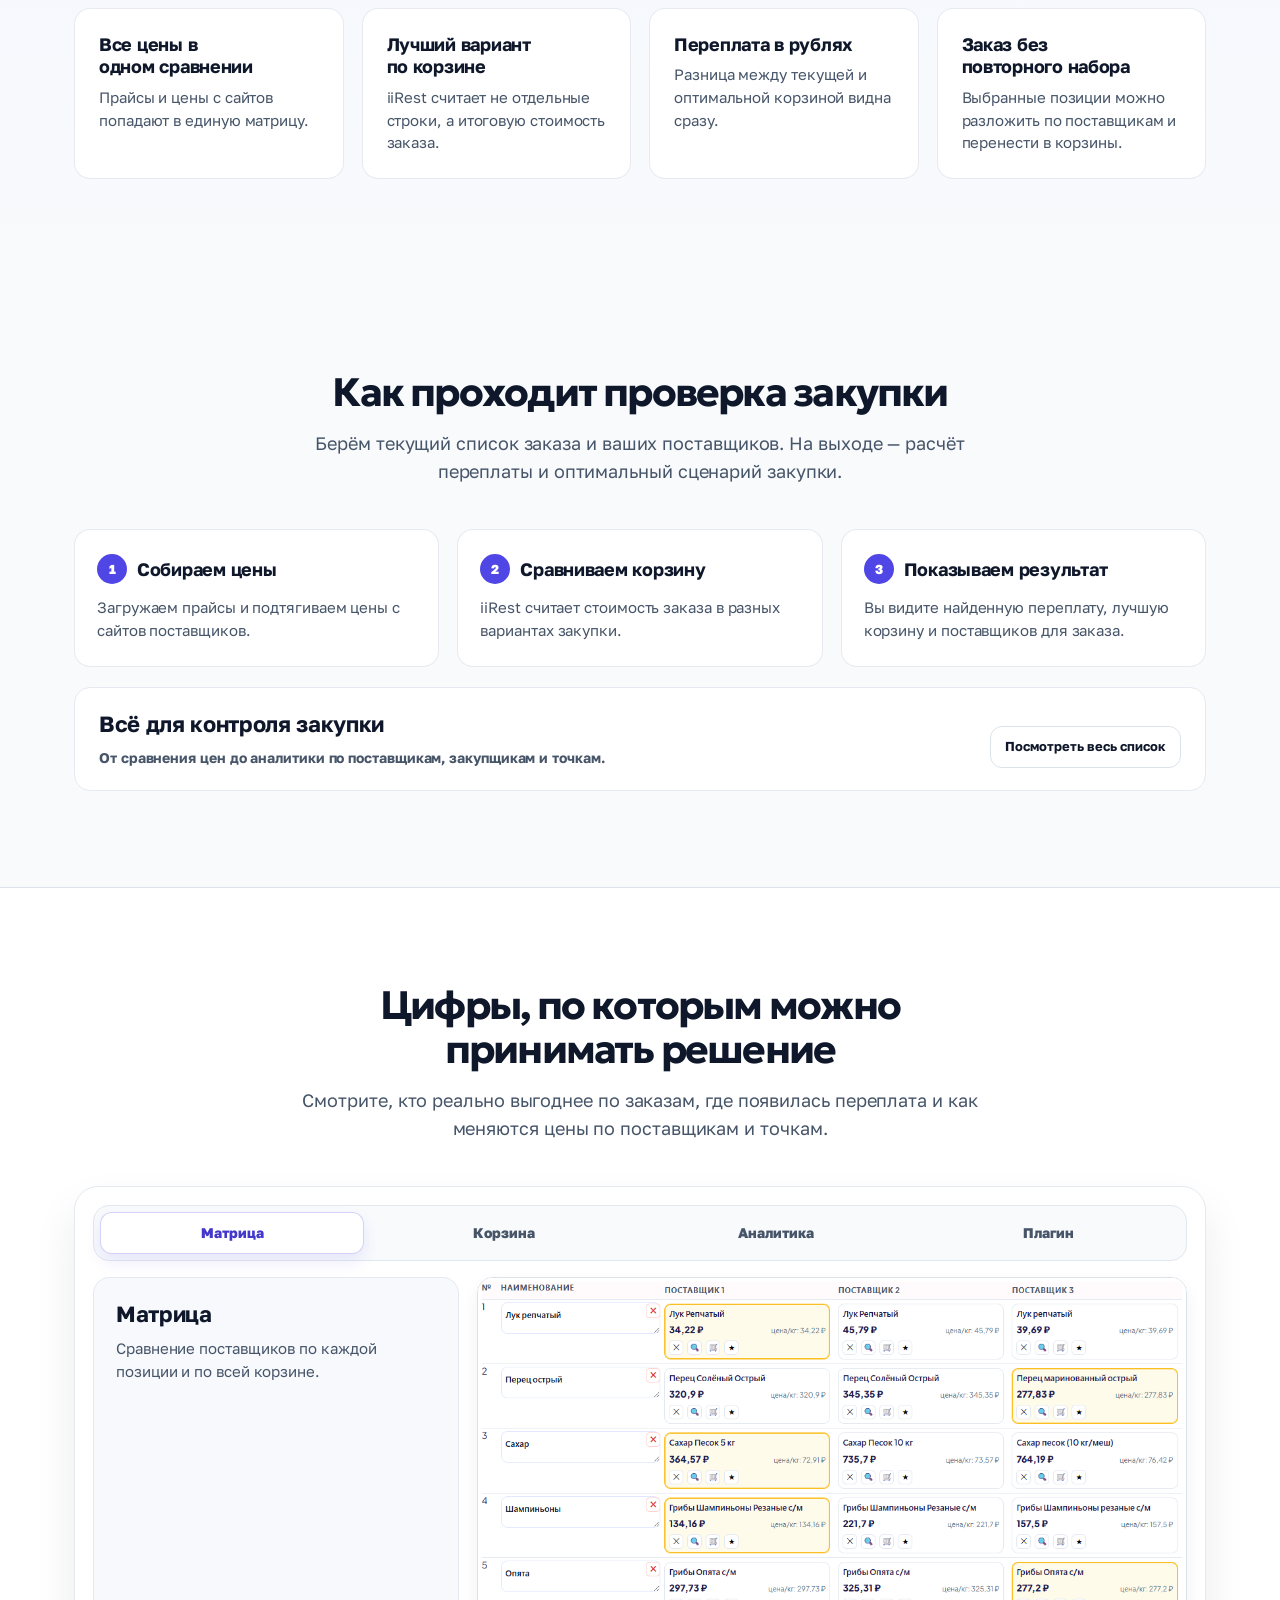
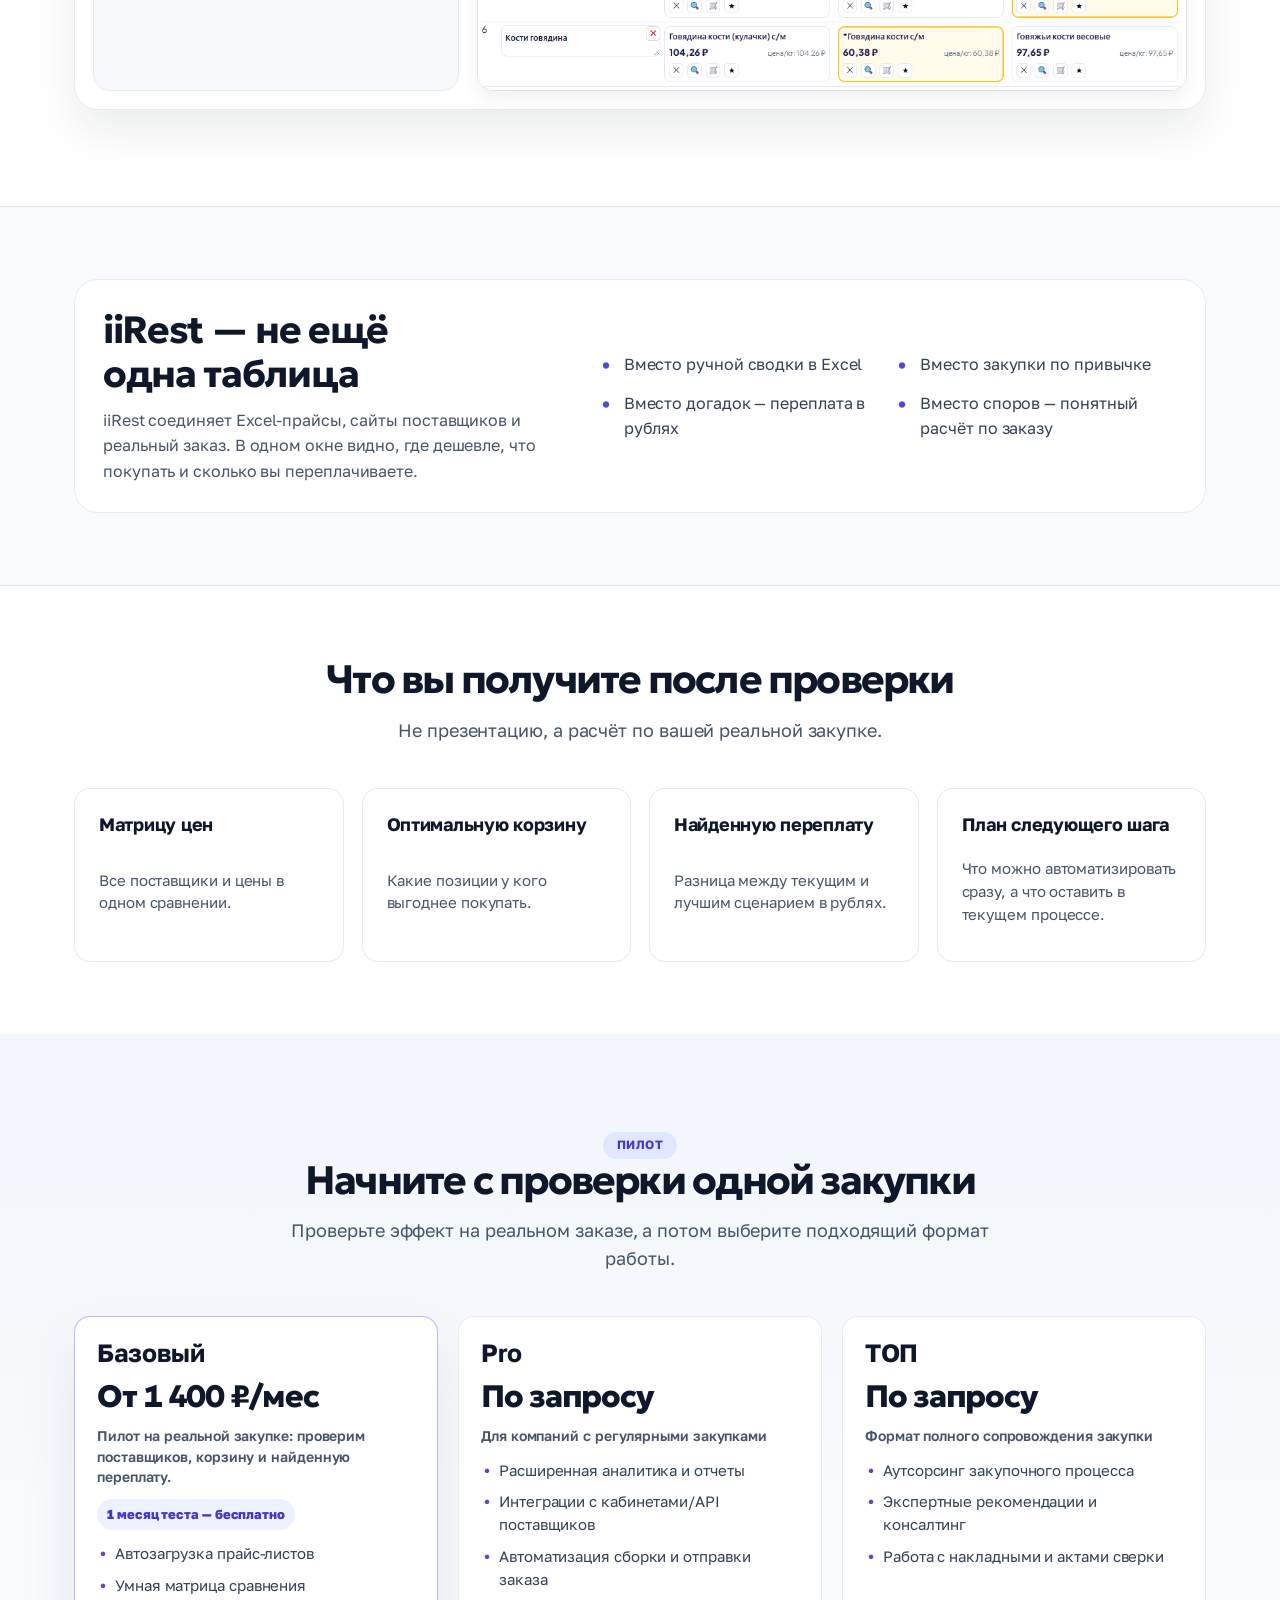
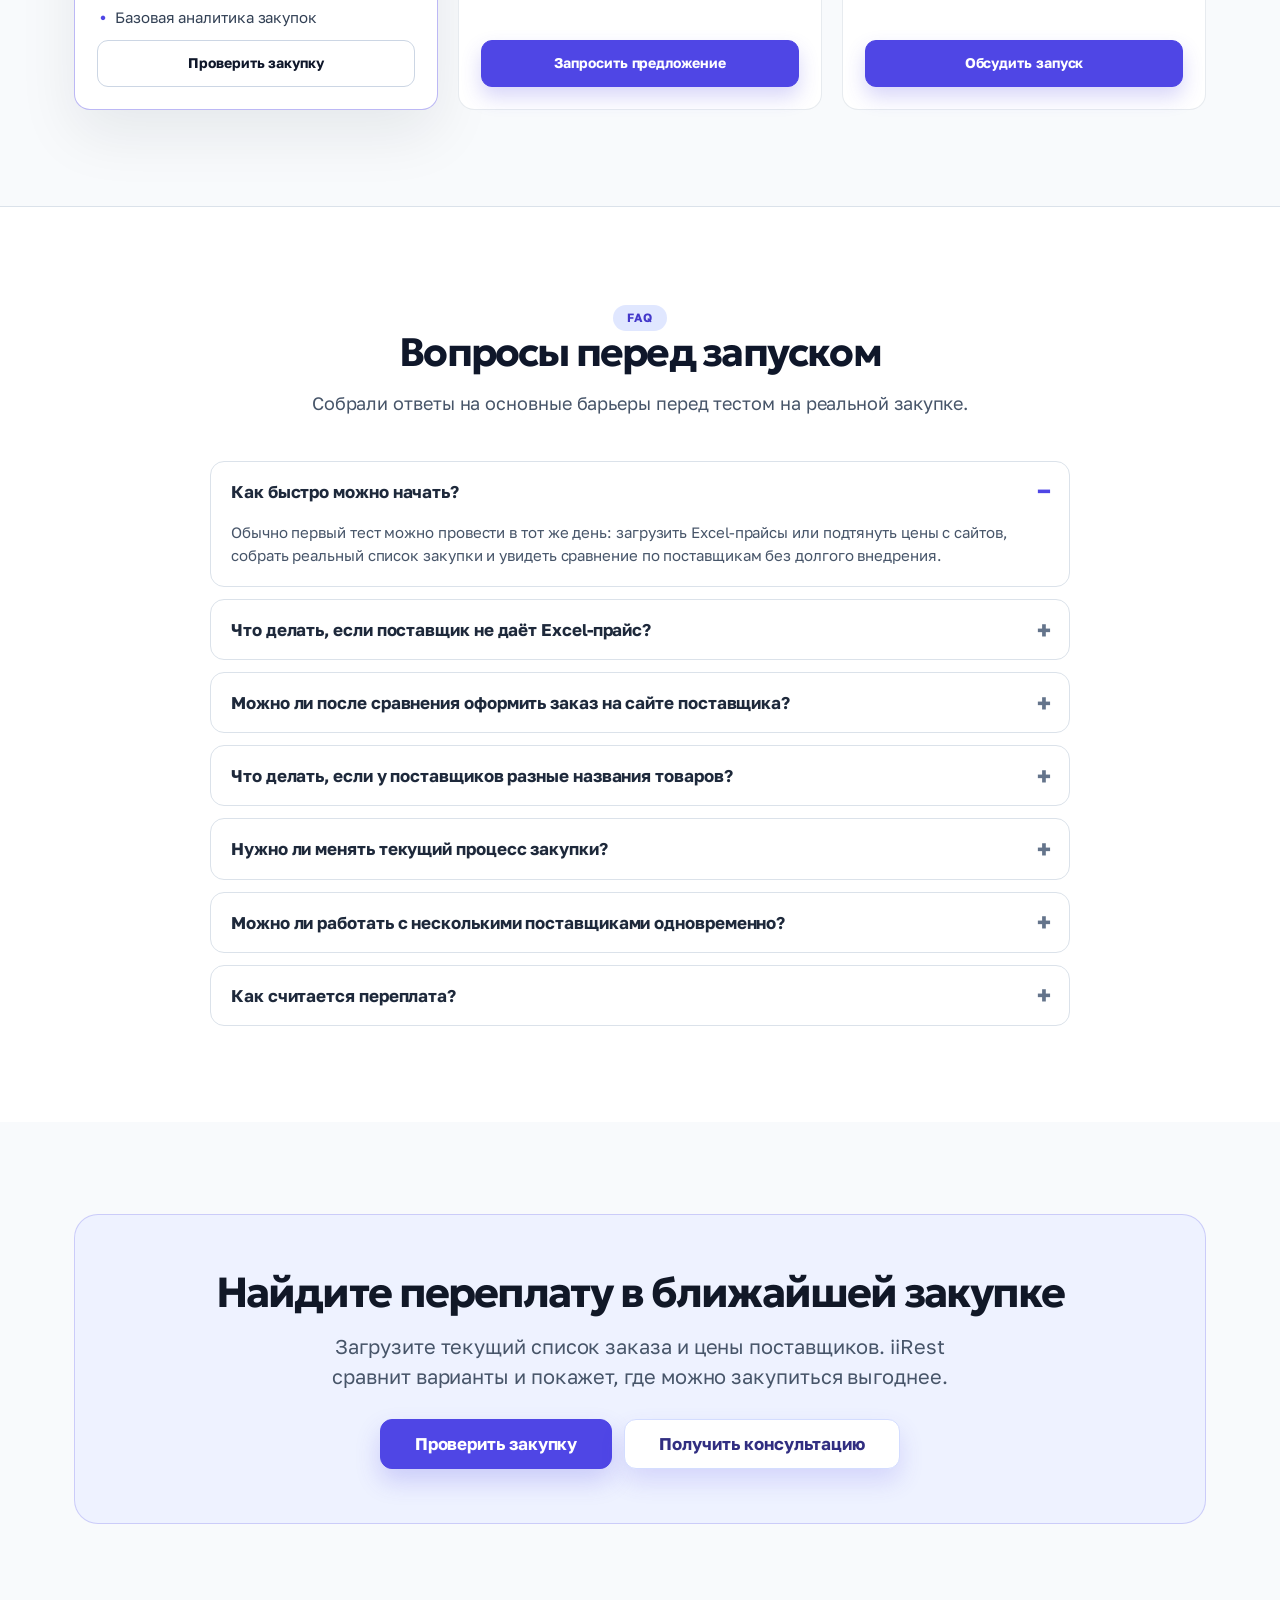
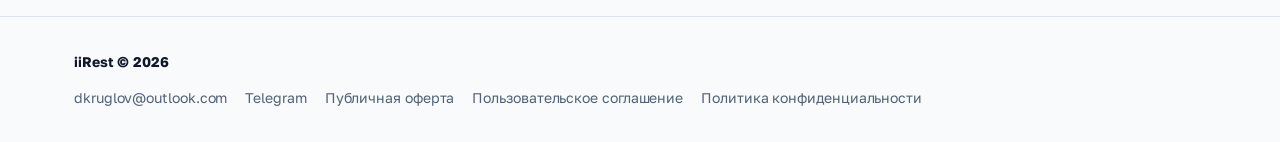
==== commit 87c96e5d: "Merge pull request #34 from Tabascoden/staging Polish landing responsive layout" ====
--- a/index.html
+++ b/index.html
@@ -1,11 +1,11 @@
-<!doctype html>
+﻿<!doctype html>
 <html lang="ru">
 
 <head>
   <meta charset="utf-8" />
   <meta name="viewport" content="width=device-width, initial-scale=1" />
   <meta name="description"
-    content="iiRest - два продукта для управления рестораном: ИИ-ассистент управляющего в MAX за 6 000 ₽/мес и контроль закупок со сравнением цен поставщиков." />
+    content="Сравнивайте поставщиков по ценам из Excel, сайтов и личных кабинетов, собирайте оптимальную корзину и находите переплату в рублях." />
   <meta name="theme-color" content="#4f46e5" />
   <meta name="robots" content="index,follow,max-snippet:-1,max-image-preview:large,max-video-preview:-1" />
   <meta name="googlebot" content="index,follow,max-snippet:-1,max-image-preview:large,max-video-preview:-1" />
@@ -31,26 +31,2836 @@
       href="https://fonts.googleapis.com/css2?family=Geologica:wght@500;600;700;800&family=Golos+Text:wght@400;500;600;700;800&display=swap"
       rel="stylesheet" />
   </noscript>
-  <link rel="stylesheet" href="site.css?v=20260608-products" />
+
+  <!-- Yandex.Metrika counter -->
+  <script type="text/javascript">
+    (function (w, d, t, src, fn) {
+      w[fn] = w[fn] || function () {
+        (w[fn].a = w[fn].a || []).push(arguments);
+      };
+      w[fn].l = Date.now();
+
+      var loaded = false;
+      function loadMetrika() {
+        if (loaded) return;
+        loaded = true;
+        var s = d.createElement(t);
+        s.async = true;
+        s.src = src;
+        var ref = d.getElementsByTagName(t)[0];
+        ref.parentNode.insertBefore(s, ref);
+      }
+
+      d.addEventListener("pointerdown", loadMetrika, { once: true, passive: true });
+      d.addEventListener("keydown", loadMetrika, { once: true });
+      d.addEventListener("scroll", loadMetrika, { once: true, passive: true });
+      w.setTimeout(loadMetrika, 12000);
+    })(window, document, "script", "https://mc.yandex.ru/metrika/tag.js", "ym");
+
+    ym(105886469, "init", {
+      clickmap: true,
+      trackLinks: true,
+      accurateTrackBounce: true,
+      webvisor: true,
+      trackHash: true,
+      ecommerce: "dataLayer"
+    });
+  </script>
+  <!-- /Yandex.Metrika counter -->
 
   <meta property="og:type" content="website" />
   <meta property="og:site_name" content="iiRest" />
   <meta property="og:locale" content="ru_RU" />
-  <meta property="og:title" content="iiRest - ИИ-ассистент управляющего и контроль закупок" />
+  <meta property="og:title" content="iiRest — сравнение цен поставщиков для ресторанов" />
   <meta property="og:description"
-    content="ИИ-ассистент в MAX отвечает по данным ресторана, а iiRest Закупки сравнивает цены поставщиков и показывает переплату." />
+    content="Сравнивайте поставщиков по ценам из Excel, сайтов и личных кабинетов, собирайте оптимальную корзину и находите переплату в рублях." />
   <meta property="og:url" content="https://iirest.ru/" />
   <meta property="og:image" content="https://iirest.ru/hero-dashboard.png" />
   <meta property="og:image:type" content="image/png" />
-  <meta property="og:image:alt" content="Интерфейс iiRest для контроля данных ресторана" />
+  <meta property="og:image:alt" content="Интерфейс iiRest для контроля закупки и сравнения цен поставщиков" />
   <meta name="twitter:card" content="summary_large_image" />
-  <meta name="twitter:title" content="iiRest - ИИ-ассистент управляющего и контроль закупок" />
+  <meta name="twitter:title" content="iiRest — сравнение цен поставщиков для ресторанов" />
   <meta name="twitter:description"
-    content="ИИ-ассистент в MAX отвечает по данным ресторана, а iiRest Закупки сравнивает цены поставщиков и показывает переплату." />
+    content="Сравнивайте поставщиков по ценам из Excel, сайтов и личных кабинетов, собирайте оптимальную корзину и находите переплату в рублях." />
   <meta name="twitter:image" content="https://iirest.ru/hero-dashboard.png" />
 
-  <title>iiRest - ИИ-ассистент управляющего и контроль закупок</title>
-
+  <title>iiRest — сравнение цен поставщиков для ресторанов</title>
+
+  <style>
+    :root {
+      --font-display: "Geologica", system-ui, -apple-system, BlinkMacSystemFont, "Segoe UI", sans-serif;
+      --font-text: "Golos Text", system-ui, -apple-system, BlinkMacSystemFont, "Segoe UI", sans-serif;
+      --paper: #f8fafc;
+      --paper-accent: #eef2ff;
+      --cream: #ffffff;
+      --ink: #0f172a;
+      --muted: #475569;
+      --line: #dbe2ea;
+      --primary: #4f46e5;
+      --primary-dark: #4338ca;
+      --mint: #e0e7ff;
+      --soft-green: #dcfce7;
+      --success: #16a34a;
+      --warning: #dc2626;
+      --danger: #dc2626;
+      --radius-lg: 24px;
+      --radius-md: 16px;
+      --border-soft: #e5eaf2;
+      --bg-soft: #f7f9fc;
+      --text-main: #111827;
+      --text-muted: #667085;
+      --accent: var(--primary);
+      --shadow-sm: 0 4px 10px rgba(15, 23, 42, 0.07);
+      --shadow: 0 20px 44px rgba(79, 70, 229, 0.14);
+      --radius: 22px;
+      --max: 1180px;
+    }
+
+    * {
+      box-sizing: border-box;
+    }
+
+    html {
+      scroll-behavior: smooth;
+      overflow-x: hidden;
+    }
+
+    section[id] {
+      scroll-margin-top: 94px;
+    }
+
+    body {
+      margin: 0;
+      color: var(--ink);
+      font-family: var(--font-text);
+      font-size: 16.5px;
+      line-height: 1.58;
+      font-weight: 400;
+      letter-spacing: -0.005em;
+      text-rendering: optimizeLegibility;
+      -webkit-font-smoothing: antialiased;
+      overflow-x: hidden;
+      background: var(--paper);
+    }
+
+    a {
+      color: inherit;
+      text-decoration: none;
+    }
+
+    img {
+      max-width: 100%;
+      display: block;
+      height: auto;
+    }
+
+    h1,
+    h2,
+    h3,
+    .hero-title-full,
+    .section-header h2,
+    .plugin-copy h2,
+    .btn,
+    .hero-chip,
+    .result-row strong,
+    .result-summary strong,
+    .price,
+    .metric-value {
+      hyphens: none;
+      word-break: normal;
+      overflow-wrap: normal;
+    }
+
+    h1,
+    h2,
+    .hero-title-full,
+    .section-header h2,
+    .plugin-copy h2,
+    .result-summary strong {
+      font-family: var(--font-display);
+      font-weight: 700;
+      letter-spacing: -0.045em;
+      text-wrap: balance;
+    }
+
+    p,
+    li,
+    .faq-answer {
+      hyphens: none;
+      overflow-wrap: normal;
+      word-break: normal;
+    }
+
+    .long-url,
+    .code-like,
+    .email {
+      overflow-wrap: anywhere;
+    }
+
+    .metric-value,
+    .result-summary strong,
+    .price,
+    .pricing-price,
+    .mini-price,
+    td,
+    th {
+      font-variant-numeric: tabular-nums;
+      font-feature-settings: "tnum" 1, "lnum" 1;
+    }
+
+    .container {
+      max-width: var(--max);
+      margin: 0 auto;
+      padding: 0 24px;
+    }
+
+    .section {
+      padding: 96px 0;
+    }
+
+    .section-header {
+      max-width: 760px;
+      margin: 0 auto 44px;
+      text-align: center;
+    }
+
+    .section-header h2 {
+      margin: 0 0 14px;
+      font-size: clamp(30px, 3.1vw, 44px);
+      line-height: 1.1;
+      max-width: 780px;
+      margin-left: auto;
+      margin-right: auto;
+    }
+
+    .section-header p {
+      margin: 0;
+      max-width: 700px;
+      margin-left: auto;
+      margin-right: auto;
+      color: var(--muted);
+      font-size: clamp(16px, 1.45vw, 18px);
+      line-height: 1.56;
+    }
+
+    .eyebrow {
+      display: inline-flex;
+      align-items: center;
+      padding: 6px 14px;
+      border-radius: 999px;
+      background: var(--mint);
+      color: var(--primary-dark);
+      font-size: 12px;
+      line-height: 1.2;
+      font-weight: 700;
+      letter-spacing: 0.04em;
+      text-transform: uppercase;
+    }
+
+    .btn {
+      display: inline-flex;
+      align-items: center;
+      justify-content: center;
+      gap: 8px;
+      border-radius: 12px;
+      padding: 14px 24px;
+      font-family: var(--font-text);
+      font-size: 15px;
+      line-height: 1.2;
+      font-weight: 700;
+      white-space: nowrap;
+      cursor: pointer;
+      transition: transform 0.2s ease, box-shadow 0.2s ease, background-color 0.2s ease;
+    }
+
+    .btn.primary {
+      color: #fff;
+      border: 1px solid var(--primary);
+      background: var(--primary);
+      box-shadow: 0 10px 18px rgba(79, 70, 229, 0.28);
+    }
+
+    .btn.primary:hover {
+      background: var(--primary-dark);
+      transform: translateY(-1px);
+    }
+
+    .btn.secondary {
+      border: 1px solid var(--line);
+      background: #fff;
+      color: var(--ink);
+    }
+
+    .btn.secondary:hover {
+      border-color: #b9c5d4;
+      background: #f8fbff;
+    }
+
+    header {
+      position: sticky;
+      top: 0;
+      z-index: 80;
+      backdrop-filter: blur(12px);
+      background: rgba(255, 255, 255, 0.82);
+      border-bottom: 1px solid rgba(219, 226, 234, 0.9);
+    }
+
+    .nav {
+      display: flex;
+      align-items: center;
+      justify-content: space-between;
+      gap: 20px;
+      min-height: 74px;
+    }
+
+    .brand {
+      display: flex;
+      align-items: center;
+      gap: 10px;
+      white-space: nowrap;
+      font-family: var(--font-text);
+      font-size: 18px;
+      font-weight: 800;
+      letter-spacing: -0.02em;
+    }
+
+    .brand span {
+      margin-left: 6px;
+      padding-left: 8px;
+      border-left: 1px solid var(--line);
+      color: #617284;
+      font-family: var(--font-text);
+      font-size: 13px;
+      font-weight: 600;
+      letter-spacing: 0;
+      text-transform: lowercase;
+    }
+
+    .menu {
+      display: flex;
+      align-items: center;
+      gap: clamp(14px, 2vw, 26px);
+      font-family: var(--font-text);
+      font-size: 14.5px;
+      font-weight: 600;
+      color: #526176;
+    }
+
+    .menu a:hover {
+      color: var(--primary);
+    }
+
+    .nav-actions {
+      display: flex;
+      align-items: center;
+      gap: 8px;
+      flex-shrink: 0;
+    }
+
+    .nav-actions .btn {
+      padding: 10px 14px;
+      font-size: 14px;
+      font-weight: 700;
+      border-radius: 10px;
+      white-space: nowrap;
+    }
+
+    .nav-actions .btn.header-try {
+      padding: 10px 12px;
+    }
+
+    .header-try-short {
+      display: none;
+    }
+
+    .hero {
+      padding: 78px 0 54px;
+    }
+
+    .hero-grid {
+      display: grid;
+      grid-template-columns: minmax(0, 1fr) minmax(340px, 360px);
+      gap: clamp(28px, 3.4vw, 36px);
+      align-items: center;
+    }
+
+    .hero-copy {
+      max-width: 680px;
+    }
+
+    .hero-title-full {
+      margin: 16px 0 0;
+      max-width: 780px;
+      font-size: clamp(42px, 3.4vw, 46px);
+      line-height: 1.05;
+      letter-spacing: -0.045em;
+      text-wrap: balance;
+      background: linear-gradient(130deg, #0f172a 15%, #4338ca 95%);
+      -webkit-background-clip: text;
+      background-clip: text;
+      -webkit-text-fill-color: transparent;
+    }
+
+    @media (min-width: 768px) {
+      .hero-title-nowrap {
+        white-space: nowrap;
+      }
+    }
+
+    .hero p.hero-lead {
+      margin: 20px 0 0;
+      max-width: 640px;
+      color: #526176;
+      font-family: var(--font-text);
+      font-size: clamp(17px, 1.55vw, 20px);
+      font-weight: 400;
+      line-height: 1.48;
+    }
+
+    .hero p {
+      margin: 0;
+      max-width: 560px;
+      color: #526176;
+      font-size: clamp(16px, 1.55vw, 19px);
+      line-height: 1.5;
+    }
+
+    .hero-actions {
+      display: flex;
+      align-items: center;
+      flex-wrap: wrap;
+      gap: 14px 12px;
+      margin: 30px 0 12px;
+    }
+
+    .hero-actions .btn {
+      min-width: 180px;
+      min-height: 52px;
+    }
+
+    .hero-actions .btn.primary {
+      min-width: 210px;
+      box-shadow: 0 14px 26px rgba(79, 70, 229, 0.3);
+    }
+
+    .hero p.hero-note {
+      margin: 0;
+      color: #708196;
+      font-size: 14px;
+      font-weight: 600;
+    }
+
+    .hero-chips {
+      display: flex;
+      flex-wrap: wrap;
+      gap: 10px;
+      margin-top: 22px;
+      max-width: 620px;
+    }
+
+    .hero-chip {
+      display: inline-flex;
+      align-items: center;
+      min-height: 34px;
+      padding: 7px 13px;
+      border: 1px solid #d4ddff;
+      border-radius: 999px;
+      background: #fff;
+      color: #334155;
+      font-size: 13px;
+      font-weight: 800;
+      line-height: 1.2;
+      box-shadow: 0 4px 10px rgba(79, 70, 229, 0.06);
+    }
+
+    .hero-result-card {
+      width: 100%;
+      max-width: 420px;
+      justify-self: end;
+      border: 1px solid rgba(79, 70, 229, 0.2);
+      border-radius: var(--radius-lg);
+      background: #fff;
+      box-shadow: 0 24px 60px rgba(15, 23, 42, 0.08);
+      padding: 26px;
+    }
+
+    .result-card-head {
+      padding-bottom: 14px;
+      border-bottom: 1px solid #e2e8f0;
+    }
+
+    .result-kicker {
+      margin: 0;
+      color: #334155;
+      font-family: var(--font-text);
+      font-size: 12px;
+      line-height: 1.2;
+      font-weight: 700;
+      letter-spacing: 0.04em;
+      text-transform: uppercase;
+    }
+
+    .result-rows {
+      display: grid;
+      gap: 12px;
+      margin: 18px 0;
+    }
+
+    .result-row {
+      display: flex;
+      align-items: center;
+      justify-content: space-between;
+      gap: 18px;
+      padding: 13px 15px;
+      border: 1px solid #e2e8f0;
+      border-radius: 14px;
+      background: #fff;
+    }
+
+    .result-row span {
+      color: #64748b;
+      font-size: 13px;
+      line-height: 1.3;
+      font-weight: 600;
+    }
+
+    .result-row strong {
+      color: #0f172a;
+      font-family: var(--font-text);
+      font-size: 18px;
+      line-height: 1.15;
+      font-weight: 700;
+      white-space: nowrap;
+    }
+
+    .result-row-positive {
+      border-color: rgba(22, 163, 74, 0.22);
+      background: #f0fdf4;
+    }
+
+    .result-row-positive strong {
+      color: var(--success);
+    }
+
+    .result-summary {
+      display: grid;
+      gap: 7px;
+      padding: 22px 18px;
+      border: 1px solid rgba(220, 38, 38, 0.28);
+      border-radius: var(--radius-md);
+      background: #fef2f2;
+      box-shadow: 0 12px 22px rgba(220, 38, 38, 0.1);
+    }
+
+    .result-summary span {
+      color: #991b1b;
+      font-family: var(--font-text);
+      font-size: 14px;
+      line-height: 1.25;
+      font-weight: 700;
+      text-transform: lowercase;
+    }
+
+    .result-summary strong {
+      color: var(--warning);
+      font-family: var(--font-display);
+      font-size: clamp(46px, 4.4vw, 62px);
+      line-height: 0.96;
+      font-weight: 700;
+      letter-spacing: -0.045em;
+      white-space: nowrap;
+    }
+
+    .result-percent {
+      display: flex;
+      align-items: center;
+      justify-content: center;
+      min-height: 44px;
+      border: 1px solid rgba(220, 38, 38, 0.2);
+      border-radius: 14px;
+      border-color: rgba(220, 38, 38, 0.22);
+      background: #fef2f2;
+      color: var(--warning);
+      font-size: 13px;
+      font-weight: 700;
+      line-height: 1.3;
+      text-align: center;
+    }
+
+    .result-row-warning strong,
+    .result-percent strong {
+      color: var(--warning);
+    }
+
+    .result-footer {
+      display: grid;
+      gap: 5px;
+      padding-top: 16px;
+      border-top: 1px solid #e2e8f0;
+      color: #475569;
+      font-size: 12.5px;
+      font-weight: 600;
+      line-height: 1.35;
+    }
+
+    .result-footer strong {
+      color: #475569;
+      font-weight: 600;
+    }
+
+    .hero-image {
+      border: 1px solid var(--line);
+      border-radius: var(--radius);
+      overflow: hidden;
+      background: #fff;
+      box-shadow: var(--shadow);
+      max-width: 520px;
+      justify-self: end;
+      cursor: zoom-in;
+    }
+
+    .plugin-section {
+      border-top: 1px solid var(--line);
+      border-bottom: 1px solid var(--line);
+      background: linear-gradient(180deg, #eef2ff 0%, #f7f9fc 100%);
+    }
+
+    .plugin-box {
+      display: grid;
+      grid-template-columns: 1fr;
+      gap: clamp(26px, 4vw, 38px);
+      align-items: center;
+      padding: clamp(24px, 4vw, 38px);
+      border: 1px solid rgba(79, 70, 229, 0.24);
+      border-radius: var(--radius-lg);
+      background: #fff;
+      box-shadow: 0 24px 60px rgba(15, 23, 42, 0.08);
+    }
+
+    .plugin-copy {
+      max-width: 820px;
+    }
+
+    .plugin-eyebrow {
+      background: #eef2ff;
+      color: var(--primary-dark);
+      border: 1px solid rgba(79, 70, 229, 0.2);
+    }
+
+    .plugin-copy h2 {
+      margin: 14px 0 14px;
+      font-size: clamp(30px, 3.1vw, 44px);
+      line-height: 1.1;
+      max-width: 780px;
+    }
+
+    .plugin-copy p {
+      margin: 0;
+      color: var(--muted);
+      font-size: clamp(16px, 1.45vw, 18px);
+      line-height: 1.56;
+      max-width: 720px;
+    }
+
+    .plugin-copy p + p {
+      margin-top: 12px;
+    }
+
+    .plugin-actions {
+      margin-top: 22px;
+    }
+
+    .plugin-points {
+      display: grid;
+      grid-template-columns: repeat(3, minmax(0, 1fr));
+      gap: 10px;
+      margin-top: 22px;
+      max-width: 820px;
+    }
+
+    .plugin-point {
+      min-height: 86px;
+      padding: 14px;
+      border: 1px solid #e2e8f0;
+      border-radius: 14px;
+      background: #ffffff;
+      color: #334155;
+      font-size: 14px;
+      font-weight: 800;
+      line-height: 1.35;
+      box-shadow: none;
+    }
+
+    .plugin-scenario {
+      display: grid;
+      grid-template-columns: minmax(0, 1fr) auto minmax(0, 1fr) auto minmax(0, 1fr);
+      gap: 16px;
+      align-items: stretch;
+    }
+
+    .scenario-card {
+      display: grid;
+      grid-template-rows: auto auto 1fr;
+      gap: 14px;
+      min-width: 0;
+      min-height: 342px;
+      padding: 20px;
+      border: 1px solid rgba(148, 163, 184, 0.28);
+      border-radius: 22px;
+      background: linear-gradient(180deg, #ffffff 0%, #f8fafc 100%);
+      box-shadow: none;
+    }
+
+    .scenario-card.featured,
+    .scenario-card.is-primary {
+      border-color: rgba(79, 70, 229, 0.28);
+      box-shadow: 0 18px 38px rgba(79, 70, 229, 0.10);
+    }
+
+    .scenario-head {
+      display: grid;
+      gap: 7px;
+    }
+
+    .scenario-head span {
+      width: 28px;
+      height: 28px;
+      border-radius: 50%;
+      display: grid;
+      place-items: center;
+      background: #eef2ff;
+      color: var(--primary-dark);
+      font-size: 13px;
+      font-family: var(--font-text);
+      font-weight: 800;
+    }
+
+    .scenario-card h3 {
+      margin: 0;
+      font-family: var(--font-text);
+      font-size: 18px;
+      line-height: 1.25;
+      font-weight: 700;
+      letter-spacing: -0.015em;
+      text-wrap: balance;
+    }
+
+    .scenario-card p {
+      margin: 0;
+      color: var(--muted);
+      font-size: 15px;
+      line-height: 1.52;
+      font-weight: 400;
+    }
+
+    .scenario-connector {
+      align-self: center;
+      width: 28px;
+      height: 1px;
+      background: #c7d2fe;
+      position: relative;
+    }
+
+    .scenario-connector::after {
+      content: "";
+      position: absolute;
+      right: -1px;
+      top: 50%;
+      width: 7px;
+      height: 7px;
+      border-top: 1px solid #a5b4fc;
+      border-right: 1px solid #a5b4fc;
+      transform: translateY(-50%) rotate(45deg);
+      background: transparent;
+    }
+
+    .mini-interface {
+      align-self: stretch;
+      display: grid;
+      gap: 10px;
+      font-family: var(--font-text);
+      font-size: 12.5px;
+      line-height: 1.35;
+    }
+
+    .mini-panel {
+      border: 1px solid #e2e8f0;
+      border-radius: 14px;
+      background: var(--bg-soft);
+      overflow: hidden;
+    }
+
+    .mini-panel-head {
+      display: flex;
+      justify-content: space-between;
+      gap: 12px;
+      padding: 10px 12px;
+      border-bottom: 1px solid #e2e8f0;
+      color: #334155;
+      font-size: 12px;
+      font-weight: 700;
+      line-height: 1.3;
+    }
+
+    .mini-row {
+      display: grid;
+      grid-template-columns: minmax(0, 1fr) auto;
+      gap: 10px;
+      padding: 9px 12px;
+      color: #475569;
+      font-size: 12.5px;
+      font-weight: 600;
+      line-height: 1.35;
+    }
+
+    .mini-row + .mini-row {
+      border-top: 1px solid #e2e8f0;
+    }
+
+    .mini-row strong {
+      color: #111827;
+      white-space: nowrap;
+    }
+
+    .mini-status {
+      align-self: end;
+      display: grid;
+      gap: 2px;
+      border-radius: 12px;
+      padding: 10px 12px;
+      background: #eef2ff;
+      color: var(--primary-dark);
+      font-family: var(--font-text);
+      font-size: 12.5px;
+      font-weight: 600;
+      line-height: 1.35;
+    }
+
+    .mini-status strong {
+      color: #111827;
+      font-weight: 800;
+    }
+
+    .mini-matrix {
+      width: 100%;
+      border-collapse: collapse;
+      overflow: hidden;
+      border-radius: 14px;
+      background: #fff;
+      font-family: var(--font-text);
+      font-size: 12.5px;
+      line-height: 1.35;
+    }
+
+    .mini-matrix th,
+    .mini-matrix td {
+      padding: 9px 8px;
+      border-bottom: 1px solid #e2e8f0;
+      text-align: right;
+      white-space: nowrap;
+    }
+
+    .mini-matrix td {
+      font-size: 12.5px;
+      font-weight: 600;
+    }
+
+    .mini-matrix th:first-child,
+    .mini-matrix td:first-child {
+      text-align: left;
+      color: #475569;
+    }
+
+    .mini-matrix th {
+      color: #64748b;
+      font-size: 11px;
+      font-weight: 700;
+      background: #f8fafc;
+    }
+
+    .mini-matrix td.best {
+      color: var(--success);
+      font-weight: 800;
+      background: #f0fdf4;
+    }
+
+    .mini-cart {
+      display: grid;
+      gap: 5px;
+      padding: 12px;
+      border: 1px solid #e2e8f0;
+      border-radius: 14px;
+      background: #f8fafc;
+      color: #334155;
+      font-family: var(--font-text);
+      font-size: 12.5px;
+      font-weight: 600;
+      line-height: 1.35;
+    }
+
+    .mini-cart strong {
+      color: #111827;
+      font-size: 16px;
+      white-space: nowrap;
+    }
+
+    .solution-intro-section {
+      border-top: 1px solid var(--line);
+      background: linear-gradient(180deg, rgba(238, 242, 255, 0.44), rgba(248, 250, 252, 0));
+    }
+
+    .audience-section {
+      border-top: 1px solid var(--line);
+      background: linear-gradient(180deg, rgba(238, 242, 255, 0.34), rgba(248, 250, 252, 0));
+    }
+
+    .buyer-section {
+      background: linear-gradient(180deg, rgba(224, 231, 255, 0.22), rgba(248, 250, 252, 0));
+    }
+
+    .user-section {
+      border-top: 1px solid var(--line);
+      background: #fff;
+    }
+
+    .problem-section {
+      background: #fff;
+      border-top: 1px solid var(--line);
+      border-bottom: 1px solid var(--line);
+    }
+
+    .pain-grid {
+      display: grid;
+      grid-template-columns: repeat(auto-fit, minmax(220px, 1fr));
+      gap: 18px;
+    }
+
+    .pain-card {
+      padding: 26px 22px;
+      border-radius: 18px;
+      border: 1px solid #dbe5f2;
+      background: #fff;
+      box-shadow: var(--shadow-sm);
+    }
+
+    .pain-icon {
+      width: 46px;
+      height: 46px;
+      border-radius: 12px;
+      display: grid;
+      place-items: center;
+      margin-bottom: 16px;
+      font-size: 24px;
+      background: var(--mint);
+      color: var(--primary);
+    }
+
+    .pain-card h3 {
+      margin: 0 0 10px;
+      font-family: var(--font-text);
+      font-size: 18px;
+      font-weight: 700;
+      letter-spacing: -0.015em;
+      line-height: 1.25;
+      text-wrap: balance;
+    }
+
+    .pain-card p {
+      margin: 0;
+      color: var(--muted);
+      font-size: 15px;
+      line-height: 1.55;
+    }
+
+    .solution-grid {
+      display: grid;
+      grid-template-columns: repeat(auto-fit, minmax(220px, 1fr));
+      gap: 18px;
+    }
+
+    .solution-grid-secondary {
+      margin-top: 18px;
+    }
+
+    .solution-card {
+      border: 1px solid var(--border-soft);
+      border-radius: var(--radius-md);
+      background: #fff;
+      box-shadow: none;
+      padding: 24px;
+      height: 100%;
+    }
+
+    .solution-card h3 {
+      margin: 0 0 8px;
+      font-family: var(--font-text);
+      font-size: 18px;
+      font-weight: 700;
+      letter-spacing: -0.015em;
+      line-height: 1.25;
+      text-wrap: balance;
+    }
+
+    .solution-card p {
+      margin: 0;
+      color: var(--muted);
+      font-size: 15px;
+      line-height: 1.52;
+    }
+
+    .problem-grid {
+      display: grid;
+      grid-template-columns: repeat(4, minmax(0, 1fr));
+      gap: 18px;
+    }
+
+    .problem-card {
+      position: relative;
+      min-height: 176px;
+      padding: 24px;
+      border: 1px solid var(--border-soft);
+      border-radius: var(--radius-md);
+      background: #fff;
+      box-shadow: none;
+    }
+
+    .problem-card::before {
+      content: "";
+      display: block;
+      width: 32px;
+      height: 3px;
+      margin-bottom: 16px;
+      border-radius: 999px;
+      background: rgba(220, 38, 38, 0.7);
+      box-shadow: none;
+    }
+
+    .problem-card h3 {
+      margin: 0 0 8px;
+      color: #0f172a;
+      font-family: var(--font-text);
+      font-size: 18px;
+      font-weight: 700;
+      letter-spacing: -0.015em;
+      line-height: 1.25;
+      text-wrap: balance;
+    }
+
+    .problem-card p {
+      margin: 0;
+      color: #334155;
+      font-size: 15px;
+      line-height: 1.52;
+    }
+
+    .steps-grid {
+      display: grid;
+      grid-template-columns: repeat(3, minmax(0, 1fr));
+      gap: 18px;
+    }
+    .step-card {
+      padding: 24px 22px;
+      border-radius: var(--radius-md);
+      border: 1px solid var(--border-soft);
+      background: #fff;
+      box-shadow: none;
+    }
+
+    .step-head {
+      display: flex;
+      align-items: center;
+      gap: 10px;
+      margin-bottom: 12px;
+    }
+
+    .step-num {
+      flex: 0 0 30px;
+      width: 30px;
+      min-width: 30px;
+      height: 30px;
+      min-height: 30px;
+      aspect-ratio: 1 / 1;
+      border-radius: 50%;
+      display: grid;
+      place-items: center;
+      font-size: 13px;
+      font-weight: 800;
+      background: var(--primary);
+      color: #fff;
+    }
+
+    .step-card h3 {
+      margin: 0;
+      font-family: var(--font-text);
+      font-size: 18px;
+      font-weight: 700;
+      letter-spacing: -0.015em;
+      line-height: 1.25;
+      text-wrap: balance;
+    }
+
+    .step-card p {
+      margin: 0;
+      color: var(--muted);
+      font-size: 15px;
+      line-height: 1.55;
+    }
+
+    .how-features {
+      margin-top: 20px;
+      padding: 22px 24px;
+      border-radius: var(--radius-md);
+      border: 1px solid var(--border-soft);
+      background: #fff;
+      box-shadow: none;
+      overflow: hidden;
+    }
+
+    .features-head {
+      display: flex;
+      align-items: flex-end;
+      justify-content: space-between;
+      gap: 24px;
+    }
+
+    .features-head h2 {
+      margin: 0 0 10px;
+      font-family: var(--font-text);
+      font-size: 22px;
+      font-weight: 700;
+      letter-spacing: -0.015em;
+      line-height: 1.25;
+      text-wrap: balance;
+    }
+
+    .features-head p {
+      margin: 0;
+      color: var(--muted);
+      max-width: 620px;
+      font-size: 14px;
+      font-weight: 700;
+      line-height: 1.45;
+    }
+
+    .features-toggle {
+      flex: 0 0 auto;
+      min-height: 42px;
+      padding: 10px 14px;
+      font-size: 13px;
+    }
+
+    .features-toggle[aria-expanded="true"] {
+      color: var(--primary-dark);
+      border-color: rgba(79, 70, 229, 0.3);
+      background: #eef2ff;
+    }
+
+    .how-features-summary {
+      list-style: none;
+      cursor: pointer;
+      position: relative;
+      padding: 6px 34px 4px 0;
+      border-radius: 12px;
+      transition: background-color 0.2s ease;
+    }
+
+    .how-features-summary::-webkit-details-marker {
+      display: none;
+    }
+
+    .how-features-summary:hover,
+    .how-features-summary:focus-visible {
+      background: #f3f6ff;
+    }
+
+    .how-features-summary:focus-visible {
+      outline: 2px solid #b8c3ff;
+      outline-offset: 2px;
+    }
+
+    .how-features-summary::after {
+      content: "▾";
+      position: absolute;
+      right: 0;
+      top: 0;
+      font-size: 18px;
+      line-height: 1;
+      color: #64748b;
+      transform: rotate(0deg);
+      transform-origin: center;
+      transition: transform 0.2s ease, color 0.2s ease;
+    }
+
+    .how-features:not([open]) .how-features-summary::after {
+      animation: howFeaturesArrowNudge 1.4s ease-in-out infinite;
+    }
+
+    .how-features[open] .how-features-summary::after {
+      animation: none;
+      transform: rotate(180deg);
+      color: var(--primary);
+    }
+
+    .how-features-title {
+      display: block;
+      margin: 0;
+      font-size: 22px;
+      font-family: var(--font-text);
+      font-weight: 700;
+      letter-spacing: -0.015em;
+      line-height: 1.25;
+      text-wrap: balance;
+      transition: color 0.2s ease;
+    }
+
+    .how-features-summary:hover .how-features-title,
+    .how-features-summary:focus-visible .how-features-title {
+      color: var(--primary);
+    }
+
+    .how-features-note {
+      display: block;
+      margin-top: 8px;
+      color: #64748b;
+      font-size: 13px;
+      font-weight: 700;
+      line-height: 1.4;
+    }
+
+    .how-features-hint {
+      display: inline-block;
+      margin-top: 9px;
+      color: #4f46e5;
+      font-size: 12px;
+      font-weight: 700;
+      letter-spacing: 0.01em;
+      line-height: 1.2;
+      opacity: 0.86;
+    }
+
+    .how-features:not([open]) .how-features-hint {
+      animation: howFeaturesHintPulse 1.7s ease-in-out infinite;
+    }
+
+    .how-features[open] .how-features-hint {
+      display: none;
+    }
+
+    @keyframes howFeaturesArrowNudge {
+      0%,
+      100% {
+        transform: rotate(0deg) translateY(0);
+      }
+      50% {
+        transform: rotate(0deg) translateY(3px);
+      }
+    }
+
+    @keyframes howFeaturesHintPulse {
+      0%,
+      100% {
+        opacity: 0.64;
+        transform: translateX(0);
+      }
+      50% {
+        opacity: 1;
+        transform: translateX(4px);
+      }
+    }
+
+    @media (prefers-reduced-motion: reduce) {
+      .how-features-summary::after,
+      .how-features-hint {
+        animation: none !important;
+      }
+    }
+
+    .feature-groups {
+      margin-top: 22px;
+      display: grid;
+      grid-template-columns: repeat(3, minmax(0, 1fr));
+      gap: 14px;
+    }
+
+    .feature-groups[hidden] {
+      display: none;
+    }
+
+    .feature-group {
+      padding: 18px;
+      border: 1px solid var(--border-soft);
+      border-radius: var(--radius-md);
+      background: #f8fafc;
+    }
+
+    .feature-group h3 {
+      margin: 0 0 12px;
+      color: #0f172a;
+      font-family: var(--font-text);
+      font-size: 17px;
+      font-weight: 700;
+      letter-spacing: -0.015em;
+      line-height: 1.25;
+    }
+
+    .feature-group ul {
+      list-style: none;
+      margin: 0;
+      padding: 0;
+      display: grid;
+      gap: 8px;
+    }
+
+    .feature-group li {
+      position: relative;
+      padding-left: 18px;
+      color: var(--muted);
+      font-size: 14px;
+      line-height: 1.45;
+    }
+
+    .feature-group li::before {
+      content: "•";
+      position: absolute;
+      left: 2px;
+      top: -1px;
+      color: var(--primary);
+      font-weight: 800;
+    }
+
+    .showcase-section {
+      background: #fff;
+      border-top: 1px solid var(--line);
+      border-bottom: 1px solid var(--line);
+    }
+
+    .product-tabs {
+      border-radius: var(--radius-lg);
+      border: 1px solid var(--border-soft);
+      background: #fff;
+      box-shadow: 0 22px 44px rgba(15, 23, 42, 0.08);
+      padding: 18px;
+    }
+
+    .product-zoom-hint {
+      display: none;
+      margin: 0 0 12px;
+      color: var(--muted);
+      font-size: 12px;
+      font-weight: 700;
+      line-height: 1.35;
+    }
+
+    .product-tab-list {
+      display: flex;
+      flex-wrap: wrap;
+      gap: 8px;
+      margin-bottom: 16px;
+      padding: 6px;
+      border: 1px solid #e2e8f0;
+      border-radius: var(--radius-md);
+      background: #f8fafc;
+    }
+
+    .product-tab {
+      flex: 1 1 120px;
+      min-height: 42px;
+      border: 1px solid transparent;
+      border-radius: 12px;
+      background: transparent;
+      color: #475569;
+      font: inherit;
+      font-size: 14px;
+      font-weight: 800;
+      cursor: pointer;
+      transition: background-color 0.2s ease, border-color 0.2s ease, color 0.2s ease, box-shadow 0.2s ease;
+    }
+
+    .product-tab:hover,
+    .product-tab:focus-visible {
+      color: var(--primary-dark);
+      background: #fff;
+      border-color: #d4ddff;
+    }
+
+    .product-tab:focus-visible {
+      outline: 2px solid #b8c3ff;
+      outline-offset: 2px;
+    }
+
+    .product-tab.active {
+      color: var(--primary-dark);
+      background: #fff;
+      border-color: rgba(79, 70, 229, 0.24);
+      box-shadow: 0 8px 16px rgba(79, 70, 229, 0.1);
+    }
+
+    .product-stage {
+      position: relative;
+    }
+
+    .product-panel {
+      display: none;
+      grid-template-columns: minmax(240px, 0.34fr) minmax(0, 0.66fr);
+      gap: 18px;
+      align-items: stretch;
+    }
+
+    .product-panel.is-active {
+      display: grid;
+    }
+
+    .product-copy {
+      padding: 22px;
+      border: 1px solid var(--border-soft);
+      border-radius: var(--radius-md);
+      background: var(--bg-soft);
+    }
+
+    .product-title {
+      margin: 0 0 10px;
+      font-family: var(--font-text);
+      font-size: 22px;
+      font-weight: 700;
+      letter-spacing: -0.015em;
+      line-height: 1.25;
+    }
+
+    .product-caption {
+      margin: 0;
+      color: var(--muted);
+      font-size: 15px;
+      line-height: 1.52;
+    }
+
+    .product-visual {
+      min-width: 0;
+      border: 1px solid #dbe2ea;
+      border-radius: var(--radius-md);
+      background: #fff;
+      overflow: hidden;
+      box-shadow: 0 8px 18px rgba(15, 23, 42, 0.06);
+    }
+
+    .product-shot {
+      margin: 0;
+      height: 100%;
+      cursor: zoom-in;
+    }
+
+    .product-shot img {
+      width: 100%;
+      height: 100%;
+      min-height: 360px;
+      display: block;
+      object-fit: contain;
+      background: #fff;
+    }
+
+    .plugin-mockup {
+      height: 100%;
+      min-height: 360px;
+      padding: 20px;
+      display: grid;
+      grid-template-columns: minmax(0, 1.25fr) minmax(180px, 0.75fr);
+      grid-template-rows: repeat(2, minmax(0, 1fr));
+      gap: 14px;
+      background: linear-gradient(180deg, #f8fbff, #ffffff);
+    }
+
+    .mock-card {
+      display: grid;
+      align-content: start;
+      gap: 10px;
+      min-width: 0;
+      padding: 16px;
+      border: 1px solid var(--border-soft);
+      border-radius: var(--radius-md);
+      background: #fff;
+      color: #334155;
+      font-size: 13px;
+      font-weight: 800;
+    }
+
+    .mock-card.main {
+      grid-row: 1 / span 2;
+    }
+
+    .mock-card.accent {
+      border-color: rgba(79, 70, 229, 0.24);
+      background: #eef2ff;
+      color: var(--primary-dark);
+    }
+
+    .mock-card h4 {
+      margin: 0;
+      color: #111827;
+      font-family: var(--font-text);
+      font-size: 15px;
+      font-weight: 700;
+      letter-spacing: -0.015em;
+      line-height: 1.25;
+    }
+
+    .mock-row {
+      display: grid;
+      grid-template-columns: minmax(0, 1fr) auto;
+      gap: 12px;
+      align-items: center;
+      padding: 11px 0;
+      border-bottom: 1px solid #e2e8f0;
+      color: #475569;
+      font-size: 13px;
+      font-weight: 700;
+      line-height: 1.3;
+    }
+
+    .mock-row:last-child {
+      border-bottom: 0;
+    }
+
+    .mock-row strong {
+      color: #111827;
+      white-space: nowrap;
+    }
+
+    .mock-stat {
+      color: #111827;
+      font-family: var(--font-text);
+      font-size: 20px;
+      font-weight: 800;
+      line-height: 1.15;
+    }
+
+    .mock-action {
+      width: fit-content;
+      border-radius: 999px;
+      padding: 8px 11px;
+      background: #fff;
+      color: var(--primary-dark);
+      font-size: 12px;
+      font-weight: 900;
+      line-height: 1;
+    }
+
+    .deliverables-section {
+      background: #fff;
+      border-top: 1px solid var(--line);
+    }
+
+    .not-table-section,
+    .after-check-section {
+      padding: 72px 0;
+    }
+
+    .deliverables-grid {
+      display: grid;
+      grid-template-columns: repeat(4, minmax(0, 1fr));
+      gap: 18px;
+    }
+
+    .deliverable-card {
+      display: grid;
+      gap: 10px;
+      min-height: 174px;
+      padding: 24px;
+      border: 1px solid var(--border-soft);
+      border-radius: var(--radius-md);
+      background: #fff;
+      box-shadow: none;
+    }
+
+    .deliverable-card h3 {
+      margin: 0;
+      font-family: var(--font-text);
+      font-size: 18px;
+      font-weight: 700;
+      letter-spacing: -0.015em;
+      line-height: 1.25;
+      text-wrap: balance;
+    }
+
+    .deliverable-card p {
+      margin: 0;
+      color: var(--muted);
+      font-size: 15px;
+      line-height: 1.52;
+    }
+
+    .pricing-section {
+      background: linear-gradient(180deg, rgba(224, 231, 255, 0.25) 0%, rgba(248, 250, 252, 0) 60%);
+    }
+
+    .pricing-grid {
+      display: grid;
+      grid-template-columns: repeat(3, minmax(0, 1fr));
+      gap: 20px;
+    }
+
+    .pricing-card {
+      border: 1px solid var(--border-soft);
+      border-radius: var(--radius-md);
+      background: #fff;
+      padding: 22px;
+      display: flex;
+      flex-direction: column;
+      gap: 12px;
+      box-shadow: none;
+    }
+
+    .pricing-card.featured {
+      border-color: rgba(79, 70, 229, 0.38);
+      box-shadow: 0 24px 60px rgba(15, 23, 42, 0.08);
+    }
+
+    .pricing-badge {
+      width: fit-content;
+      border-radius: 999px;
+      border: 1px solid rgba(79, 70, 229, 0.25);
+      background: rgba(79, 70, 229, 0.08);
+      color: var(--primary-dark);
+      padding: 4px 11px;
+      font-size: 12px;
+      font-weight: 700;
+    }
+
+    .pricing-card h3 {
+      margin: 0;
+      font-family: var(--font-text);
+      font-size: 25px;
+      font-weight: 700;
+      letter-spacing: -0.015em;
+      line-height: 1.15;
+    }
+
+    .pricing-price {
+      margin: 0;
+      font-family: var(--font-display);
+      font-size: 31px;
+      font-weight: 800;
+      line-height: 1.1;
+      letter-spacing: -0.035em;
+    }
+
+    .pricing-note {
+      margin: 0;
+      color: var(--muted);
+      font-size: 14px;
+      font-weight: 600;
+      line-height: 1.45;
+    }
+
+    .pricing-note.free {
+      width: fit-content;
+      border-radius: 999px;
+      padding: 6px 10px;
+      background: #eef2ff;
+      color: var(--primary-dark);
+      font-size: 13px;
+      font-weight: 800;
+    }
+
+    .pricing-list {
+      list-style: none;
+      margin: 0;
+      padding: 0;
+      display: grid;
+      gap: 9px;
+    }
+
+    .pricing-list li {
+      position: relative;
+      padding-left: 18px;
+      color: #334155;
+      font-size: 15px;
+      line-height: 1.52;
+    }
+
+    .pricing-list li::before {
+      content: "•";
+      position: absolute;
+      left: 3px;
+      top: -1px;
+      color: var(--primary);
+      font-weight: 700;
+    }
+
+    .pricing-cta {
+      margin-top: auto;
+      border: 1px solid #ccd6e4;
+      border-radius: 11px;
+      padding: 11px 14px;
+      text-align: center;
+      font-size: 14px;
+      font-weight: 700;
+      background: #fff;
+      transition: all 0.2s ease;
+    }
+
+    .pricing-cta:hover {
+      color: var(--primary);
+      border-color: var(--primary);
+    }
+
+    .pricing-cta.lavender {
+      background: var(--primary);
+      border-color: var(--primary);
+      color: #fff;
+      box-shadow: 0 10px 20px rgba(79, 70, 229, 0.22);
+    }
+
+    .pricing-cta.lavender:hover {
+      background: var(--primary-dark);
+      border-color: var(--primary-dark);
+      color: #fff;
+    }
+
+    .faq-section {
+      border-top: 1px solid var(--line);
+      background: #fff;
+    }
+
+    .faq-list {
+      display: grid;
+      gap: 12px;
+      max-width: 860px;
+      margin: 0 auto;
+    }
+
+    .faq-item {
+      border: 1px solid #dbe2ea;
+      border-radius: 14px;
+      overflow: hidden;
+      background: #fff;
+    }
+
+    .faq-item summary {
+      list-style: none;
+      cursor: pointer;
+      padding: 18px 20px;
+      font-size: 17px;
+      font-weight: 700;
+      color: #1e293b;
+      position: relative;
+      padding-right: 52px;
+      line-height: 1.36;
+    }
+
+    .faq-item summary::-webkit-details-marker {
+      display: none;
+    }
+
+    .faq-item summary::after {
+      content: "+";
+      position: absolute;
+      right: 18px;
+      top: 50%;
+      transform: translateY(-50%);
+      color: #64748b;
+      font-size: 24px;
+      line-height: 1;
+    }
+
+    .faq-item[open] summary::after {
+      content: "−";
+      color: var(--primary);
+    }
+
+    .faq-answer {
+      margin: 0;
+      padding: 0 20px 18px;
+      color: var(--muted);
+      font-size: 15px;
+      line-height: 1.58;
+    }
+
+    .compare-box {
+      padding: 28px;
+      border-radius: 24px;
+      border: 1px solid var(--border-soft);
+      background: #fff;
+      box-shadow: none;
+      display: grid;
+      grid-template-columns: minmax(0, 0.9fr) minmax(0, 1.1fr);
+      gap: 28px;
+      align-items: center;
+    }
+
+    .compare-copy h2 {
+      margin: 0 0 12px;
+      font-family: var(--font-display);
+      font-size: clamp(28px, 3vw, 38px);
+      line-height: 1.15;
+      letter-spacing: -0.035em;
+    }
+
+    .compare-copy p {
+      margin: 0;
+      color: var(--muted);
+      font-size: 16px;
+      line-height: 1.6;
+    }
+
+    .compare-list {
+      list-style: none;
+      margin: 0;
+      padding: 0;
+      display: grid;
+      grid-template-columns: repeat(2, minmax(0, 1fr));
+      gap: 14px 18px;
+    }
+
+    .compare-list li {
+      position: relative;
+      padding-left: 22px;
+      color: #334155;
+      font-size: 16px;
+      line-height: 1.55;
+    }
+
+    .compare-list li::before {
+      content: "•";
+      position: absolute;
+      left: 0;
+      top: 0;
+      color: var(--primary);
+      font-size: 20px;
+      font-weight: 800;
+      line-height: 1.1;
+    }
+
+    .cta-section {
+      padding: 92px 0;
+    }
+
+    .cta-box {
+      border-radius: var(--radius-lg);
+      background: #eef2ff;
+      border: 1px solid rgba(79, 70, 229, 0.22);
+      color: var(--text-main);
+      text-align: center;
+      padding: 54px 24px;
+      position: relative;
+      overflow: hidden;
+    }
+
+    .cta-box h2 {
+      margin: 0 0 14px;
+      font-family: var(--font-display);
+      font-size: clamp(28px, 4vw, 42px);
+      line-height: 1.14;
+      position: relative;
+      z-index: 1;
+    }
+
+    .cta-box p {
+      margin: 0 auto 28px;
+      max-width: 680px;
+      color: var(--muted);
+      font-size: clamp(16px, 1.8vw, 20px);
+      line-height: 1.5;
+      position: relative;
+      z-index: 1;
+    }
+
+    .cta-actions {
+      display: flex;
+      align-items: center;
+      justify-content: center;
+      flex-wrap: wrap;
+      gap: 12px;
+      position: relative;
+      z-index: 1;
+    }
+
+    .card,
+    .problem-card,
+    .solution-card,
+    .step-card,
+    .deliverable-card,
+    .feature-group,
+    .pricing-card {
+      box-shadow: none;
+      border: 1px solid rgba(148, 163, 184, 0.22);
+      background: #fff;
+    }
+
+    .hero-result-card,
+    .plugin-box,
+    .pricing-card.featured {
+      box-shadow: 0 24px 60px rgba(15, 23, 42, 0.08);
+    }
+
+    .cta-box .btn {
+      padding-left: 34px;
+      padding-right: 34px;
+      font-size: 17px;
+      background: #ffffff;
+      border-color: #d4ddff;
+      color: #312e81;
+      box-shadow: 0 12px 24px rgba(79, 70, 229, 0.16);
+    }
+
+    .cta-box .btn:hover {
+      background: #fff;
+      border-color: var(--primary);
+      color: var(--primary-dark);
+    }
+
+    .cta-box .btn.primary {
+      background: var(--primary);
+      border-color: var(--primary);
+      color: #fff;
+      box-shadow: 0 12px 24px rgba(79, 70, 229, 0.22);
+    }
+
+    .cta-box .btn.primary:hover {
+      background: var(--primary-dark);
+      border-color: var(--primary-dark);
+      color: #fff;
+    }
+
+    .cta-footnote {
+      margin-top: 12px;
+      color: #7868a0;
+      font-size: 13px;
+      position: relative;
+      z-index: 1;
+    }
+
+    .modal-backdrop {
+      position: fixed;
+      inset: 0;
+      z-index: 110;
+      display: grid;
+      place-items: center;
+      padding: 20px;
+      background: rgba(15, 23, 42, 0.56);
+      backdrop-filter: blur(4px);
+    }
+
+    .modal-backdrop[hidden] {
+      display: none;
+    }
+
+    .consult-modal {
+      width: min(100%, 540px);
+      border: 1px solid #dbe2ea;
+      border-radius: 18px;
+      background: #fff;
+      box-shadow: 0 24px 48px rgba(15, 23, 42, 0.24);
+      padding: 24px;
+    }
+
+    .consult-modal-head {
+      display: flex;
+      align-items: flex-start;
+      justify-content: space-between;
+      gap: 16px;
+      margin-bottom: 14px;
+    }
+
+    .consult-modal h3 {
+      margin: 0 0 6px;
+      font-size: 24px;
+      line-height: 1.2;
+      font-family: var(--font-text);
+      font-weight: 800;
+    }
+
+    .consult-modal p {
+      margin: 0;
+      color: var(--muted);
+      font-size: 14px;
+      line-height: 1.5;
+    }
+
+    .consult-close {
+      width: 36px;
+      height: 36px;
+      border: 1px solid #dbe2ea;
+      border-radius: 10px;
+      background: #fff;
+      color: #334155;
+      font-size: 20px;
+      line-height: 1;
+      cursor: pointer;
+      transition: all 0.2s ease;
+    }
+
+    .consult-close:hover {
+      border-color: #a9b9df;
+      color: var(--primary);
+    }
+
+    .consult-form {
+      display: grid;
+      gap: 12px;
+    }
+
+    .consult-field {
+      display: grid;
+      gap: 6px;
+    }
+
+    .consult-field span {
+      font-size: 13px;
+      font-weight: 700;
+      color: #334155;
+    }
+
+    .consult-field input,
+    .consult-field textarea {
+      width: 100%;
+      border: 1px solid #cbd5e1;
+      border-radius: 10px;
+      padding: 11px 12px;
+      font: inherit;
+      color: #0f172a;
+      background: #fff;
+      transition: border-color 0.2s ease, box-shadow 0.2s ease;
+    }
+
+    .consult-field input:focus,
+    .consult-field textarea:focus {
+      outline: none;
+      border-color: var(--primary);
+      box-shadow: 0 0 0 3px rgba(79, 70, 229, 0.14);
+    }
+
+    .consult-field textarea {
+      min-height: 120px;
+      resize: vertical;
+    }
+
+    .consult-form-actions {
+      display: flex;
+      align-items: center;
+      justify-content: space-between;
+      gap: 12px;
+      margin-top: 2px;
+      flex-wrap: wrap;
+    }
+
+    .consult-feedback {
+      margin: 0;
+      font-size: 13px;
+      color: #526176;
+    }
+
+    .consult-feedback.success {
+      color: #166534;
+    }
+
+    .consult-feedback.error {
+      color: #b91c1c;
+    }
+
+    body.modal-open {
+      overflow: hidden;
+    }
+
+    .hero-image:focus-visible,
+    .product-shot:focus-visible,
+    .lightbox-action:focus-visible {
+      outline: 2px solid #b8c3ff;
+      outline-offset: 3px;
+    }
+
+    .lightbox-backdrop {
+      position: fixed;
+      inset: 0;
+      z-index: 120;
+      display: flex;
+      align-items: stretch;
+      justify-content: center;
+      padding: 20px;
+      background: rgba(15, 23, 42, 0.82);
+      backdrop-filter: blur(6px);
+    }
+
+    .lightbox-backdrop[hidden] {
+      display: none;
+    }
+
+    .lightbox-dialog {
+      width: min(100%, 1320px);
+      height: 100%;
+      border-radius: 24px;
+      border: 1px solid rgba(148, 163, 184, 0.24);
+      background: rgba(15, 23, 42, 0.92);
+      box-shadow: 0 24px 48px rgba(15, 23, 42, 0.36);
+      color: #e2e8f0;
+      display: flex;
+      flex-direction: column;
+      overflow: hidden;
+    }
+
+    .lightbox-head {
+      display: flex;
+      align-items: flex-start;
+      justify-content: space-between;
+      gap: 18px;
+      padding: 18px 20px 14px;
+      border-bottom: 1px solid rgba(148, 163, 184, 0.18);
+    }
+
+    .lightbox-meta {
+      min-width: 0;
+      display: grid;
+      gap: 4px;
+    }
+
+    .lightbox-title {
+      margin: 0;
+      font-family: var(--font-text);
+      font-size: clamp(20px, 2.4vw, 28px);
+      font-weight: 800;
+      line-height: 1.2;
+      color: #fff;
+    }
+
+    .lightbox-caption {
+      margin: 0;
+      color: #cbd5e1;
+      font-size: 14px;
+      line-height: 1.55;
+    }
+
+    .lightbox-actions {
+      display: flex;
+      align-items: center;
+      gap: 8px;
+      flex-wrap: wrap;
+    }
+
+    .lightbox-action {
+      width: 42px;
+      height: 42px;
+      border: 1px solid rgba(148, 163, 184, 0.28);
+      border-radius: 12px;
+      background: rgba(30, 41, 59, 0.92);
+      color: #f8fafc;
+      font-size: 22px;
+      line-height: 1;
+      cursor: pointer;
+      transition: background-color 0.2s ease, border-color 0.2s ease, transform 0.2s ease;
+    }
+
+    .lightbox-action:hover {
+      background: rgba(51, 65, 85, 0.98);
+      border-color: rgba(191, 219, 254, 0.34);
+      transform: translateY(-1px);
+    }
+
+    .lightbox-action:disabled {
+      cursor: default;
+      opacity: 0.48;
+      transform: none;
+    }
+
+    .lightbox-zoom {
+      min-width: 56px;
+      text-align: center;
+      font-size: 14px;
+      font-weight: 700;
+      color: #e2e8f0;
+    }
+
+    .lightbox-view {
+      flex: 1;
+      min-height: 0;
+      padding: 18px;
+    }
+
+    .lightbox-scroll {
+      width: 100%;
+      height: 100%;
+      overflow: auto;
+      border-radius: 18px;
+      border: 1px solid rgba(148, 163, 184, 0.16);
+      background: rgba(15, 23, 42, 0.56);
+    }
+
+    .lightbox-canvas {
+      margin: 0 auto;
+    }
+
+    .lightbox-image {
+      width: 100%;
+      height: 100%;
+      display: block;
+      object-fit: contain;
+      user-select: none;
+      -webkit-user-drag: none;
+    }
+
+    footer {
+      border-top: 1px solid var(--line);
+      padding: 34px 0;
+      font-size: 14px;
+      color: #526176;
+    }
+
+    .footer-grid {
+      display: grid;
+      gap: 16px;
+      justify-items: start;
+    }
+
+    .footer-brand {
+      font-weight: 700;
+      color: #0f172a;
+    }
+
+    .footer-links {
+      display: flex;
+      flex-wrap: wrap;
+      gap: 14px 18px;
+      line-height: 1.35;
+    }
+
+    .footer-links a:hover {
+      color: var(--primary);
+    }
+
+    .card h3,
+    .solution-card h3,
+    .problem-card h3,
+    .step-card h3,
+    .scenario-card h3,
+    .pain-card h3,
+    .pricing-card h3,
+    .feature-group h3,
+    .deliverable-card h3,
+    .faq-question {
+      font-family: var(--font-text);
+      font-weight: 700;
+      letter-spacing: -0.015em;
+      text-wrap: balance;
+    }
+
+    @media (max-width: 1080px) {
+      .hero-grid {
+        grid-template-columns: 1fr;
+      }
+
+      .hero-result-card {
+        justify-self: center;
+        max-width: 640px;
+      }
+
+      .hero-image {
+        max-width: 780px;
+        margin: 0 auto;
+      }
+
+      .plugin-box {
+        grid-template-columns: 1fr;
+      }
+
+      .pain-grid,
+      .solution-grid,
+      .problem-grid,
+      .steps-grid,
+      .deliverables-grid,
+      .pricing-grid {
+        grid-template-columns: repeat(2, minmax(0, 1fr));
+      }
+
+      .feature-groups {
+        grid-template-columns: 1fr;
+      }
+
+      .pricing-grid .pricing-card:last-child {
+        grid-column: span 2;
+      }
+    }
+
+    @media (max-width: 860px) {
+      section[id] {
+        scroll-margin-top: 220px;
+      }
+
+      .nav {
+        flex-wrap: wrap;
+        align-items: flex-start;
+        gap: 10px 12px;
+        min-height: 0;
+        padding: 10px 24px 12px;
+      }
+
+      .menu {
+        order: 2;
+        display: flex;
+        flex: 1 0 100%;
+        flex-wrap: wrap;
+        gap: 8px;
+        font-size: 14px;
+      }
+
+      .menu a {
+        display: inline-flex;
+        align-items: center;
+        justify-content: center;
+        padding: 8px 11px;
+        border: 1px solid var(--line);
+        border-radius: 999px;
+        background: #fff;
+        line-height: 1;
+      }
+
+      .nav-actions {
+        order: 3;
+        display: grid;
+        grid-template-columns: repeat(3, minmax(0, 1fr));
+        flex: 1 0 100%;
+        gap: 8px;
+      }
+
+      .nav .btn {
+        width: 100%;
+        padding: 10px 8px;
+        font-size: 13px;
+        white-space: normal;
+        line-height: 1.25;
+      }
+
+      .nav-actions .btn-consult,
+      .nav-actions .btn-login {
+        display: inline-flex;
+      }
+
+      .hero {
+        padding-top: 56px;
+      }
+
+      .hero-title-full {
+        font-size: clamp(34px, 7vw, 46px);
+        line-height: 1.08;
+        letter-spacing: -0.04em;
+      }
+
+      .section-header h2 {
+        line-height: 1.12;
+      }
+
+      .hero-chips {
+        gap: 8px;
+      }
+
+      .hero-actions .btn {
+        width: 100%;
+      }
+
+      .hero-result-card {
+        padding: 18px;
+      }
+
+      .result-card-head,
+      .result-footer {
+        align-items: flex-start;
+        flex-direction: column;
+      }
+
+      .pain-grid,
+      .solution-grid,
+      .steps-grid {
+        grid-template-columns: 1fr;
+      }
+
+      .problem-grid {
+        grid-template-columns: 1fr;
+      }
+
+      .compare-list {
+        grid-template-columns: 1fr;
+      }
+
+      .compare-box {
+        grid-template-columns: 1fr;
+        padding: 24px 22px;
+      }
+
+      .plugin-box {
+        padding: 24px 20px;
+      }
+
+      .plugin-points {
+        grid-template-columns: 1fr;
+      }
+
+      .plugin-scenario {
+        grid-template-columns: 1fr;
+        gap: 14px;
+      }
+
+      .scenario-card {
+        min-height: 0;
+      }
+
+      .scenario-connector {
+        width: 1px;
+        height: 28px;
+        margin: 0 auto;
+      }
+
+      .scenario-connector::after {
+        right: auto;
+        left: 50%;
+        top: auto;
+        bottom: 0;
+        width: 9px;
+        height: 9px;
+        border: 0;
+        border-right: 1px solid #a5b4fc;
+        border-bottom: 1px solid #a5b4fc;
+        transform: translateX(-50%) rotate(45deg);
+      }
+
+      .how-features {
+        padding: 22px 18px;
+      }
+
+      .pricing-grid {
+        display: flex;
+        flex-direction: column;
+        gap: 14px;
+      }
+
+      .pricing-grid .pricing-card,
+      .pricing-grid .pricing-card:last-child {
+        width: 100%;
+        grid-column: auto;
+      }
+
+      .section {
+        padding: 72px 0;
+      }
+
+      .product-tabs {
+        padding: 12px 10px 12px;
+      }
+
+      .product-tab-list {
+        overflow-x: auto;
+        flex-wrap: nowrap;
+        justify-content: flex-start;
+        scrollbar-width: thin;
+      }
+
+      .product-tab {
+        flex: 0 0 auto;
+        min-width: 126px;
+      }
+
+      .product-panel,
+      .product-panel.is-active {
+        grid-template-columns: 1fr;
+      }
+
+      .product-copy {
+        padding: 18px;
+      }
+
+      .product-shot img,
+      .plugin-mockup {
+        min-height: 260px;
+      }
+
+      .plugin-mockup {
+        grid-template-columns: 1fr;
+        grid-template-rows: auto;
+      }
+
+      .mock-card.main {
+        grid-row: auto;
+      }
+
+      .faq-item summary {
+        font-size: 16px;
+        line-height: 1.33;
+      }
+
+      .cta-section {
+        padding: 72px 0;
+      }
+
+      .consult-modal {
+        padding: 18px;
+      }
+
+      .consult-modal h3 {
+        font-size: 21px;
+      }
+
+      .lightbox-backdrop {
+        padding: 12px;
+      }
+
+      .lightbox-dialog {
+        border-radius: 18px;
+      }
+
+      .lightbox-head {
+        flex-direction: column;
+        align-items: stretch;
+      }
+
+      .lightbox-actions {
+        justify-content: space-between;
+      }
+
+      .lightbox-view {
+        padding: 12px;
+      }
+    }
+
+    @media (max-width: 767px) {
+      body {
+        font-size: 16px;
+        line-height: 1.56;
+      }
+
+      .hero {
+        padding: 48px 0 40px;
+      }
+
+      .hero-title-full {
+        font-size: clamp(32px, 9vw, 38px);
+        line-height: 1.08;
+        letter-spacing: -0.035em;
+        max-width: 100%;
+      }
+
+      .hero-title-break {
+        display: none;
+      }
+
+      .hero p.hero-lead {
+        font-size: 16.5px;
+        line-height: 1.48;
+      }
+
+      .section {
+        padding: 64px 0;
+      }
+
+      .section-header {
+        margin-bottom: 30px;
+      }
+
+      .section-header h2,
+      .plugin-copy h2 {
+        font-size: clamp(28px, 7.5vw, 34px);
+        line-height: 1.12;
+        letter-spacing: -0.035em;
+      }
+
+      .section-header p,
+      .plugin-copy p {
+        font-size: 16px;
+        line-height: 1.52;
+      }
+
+      .card h3,
+      .solution-card h3,
+      .problem-card h3,
+      .step-card h3,
+      .scenario-card h3 {
+        font-size: 17px;
+        line-height: 1.25;
+      }
+
+      .btn {
+        font-size: 15px;
+        min-height: 48px;
+      }
+
+      .nav {
+        min-height: 62px;
+        flex-wrap: nowrap;
+        align-items: center;
+        padding: 0 20px;
+      }
+
+      .brand span,
+      .menu {
+        display: none;
+      }
+
+      .nav-actions {
+        order: 0;
+        display: flex;
+        flex: 0 0 auto;
+        gap: 0;
+      }
+
+      .nav-actions .btn.secondary,
+      .nav-actions .btn-consult,
+      .nav-actions .btn-login {
+        display: none;
+      }
+
+      .nav-actions .btn.primary,
+      .nav-actions .btn.header-try {
+        width: auto;
+        min-height: 38px;
+        padding: 9px 12px;
+        font-size: 13px;
+        line-height: 1.2;
+        white-space: nowrap;
+      }
+
+      .header-try-full {
+        display: none;
+      }
+
+      .header-try-short {
+        display: inline;
+      }
+
+      .hero-actions {
+        display: grid;
+        grid-template-columns: 1fr;
+        gap: 10px;
+        margin-top: 24px;
+      }
+
+      .hero-actions .btn {
+        width: 100%;
+        min-height: 50px;
+      }
+
+      .hero-actions .btn.secondary {
+        min-height: auto;
+        padding: 8px 0;
+        border: 0;
+        background: transparent;
+        box-shadow: none;
+      }
+
+      .hero-chips {
+        display: none;
+      }
+
+      .hero-result-card {
+        padding: 18px;
+        border-radius: 20px;
+        box-shadow: 0 18px 42px rgba(15, 23, 42, 0.08);
+      }
+
+      .result-row {
+        padding: 11px 12px;
+        gap: 10px;
+      }
+
+      .result-row span {
+        font-size: 12.5px;
+      }
+
+      .result-row strong {
+        font-size: 16px;
+      }
+
+      .result-summary {
+        padding: 18px 14px;
+      }
+
+      .result-summary strong {
+        font-size: clamp(40px, 12vw, 50px);
+      }
+
+      .plugin-points {
+        display: none;
+      }
+
+      .plugin-scenario {
+        display: grid;
+        grid-template-columns: 1fr;
+        gap: 12px;
+      }
+
+      .scenario-connector {
+        display: none;
+      }
+
+      .scenario-card {
+        min-height: auto;
+        padding: 16px;
+        border-radius: 18px;
+        gap: 10px;
+      }
+
+      .scenario-head {
+        display: flex;
+        align-items: center;
+        gap: 10px;
+      }
+
+      .scenario-card p {
+        display: none;
+      }
+
+      .mini-interface {
+        font-size: 12px;
+        min-width: 0;
+        overflow: hidden;
+      }
+
+      .mini-row {
+        padding: 7px 10px;
+      }
+
+      .mini-matrix th,
+      .mini-matrix td {
+        padding: 5px 2px;
+        font-size: 9.8px;
+      }
+
+      .mini-matrix {
+        table-layout: fixed;
+      }
+
+      .mini-matrix th:first-child,
+      .mini-matrix td:first-child {
+        width: 34%;
+        overflow: hidden;
+        text-overflow: ellipsis;
+      }
+
+      .mini-cart strong {
+        font-size: 14px;
+      }
+
+      .plugin-actions .btn {
+        width: 100%;
+        white-space: normal;
+        text-align: center;
+      }
+
+      .features-head {
+        display: grid;
+        gap: 16px;
+        text-align: left;
+      }
+
+      .features-toggle {
+        width: 100%;
+      }
+
+      .not-table-section,
+      .after-check-section {
+        padding: 52px 0;
+      }
+
+      .compare-box {
+        grid-template-columns: 1fr;
+        padding: 20px;
+      }
+
+      .product-tab-list {
+        display: flex;
+        overflow-x: auto;
+        flex-wrap: nowrap;
+        gap: 8px;
+        padding-bottom: 6px;
+        margin-left: -4px;
+        margin-right: -4px;
+        scrollbar-width: none;
+      }
+
+      .product-tab-list::-webkit-scrollbar {
+        display: none;
+      }
+
+      .product-tab {
+        flex: 0 0 auto;
+        min-width: 0;
+        white-space: nowrap;
+        padding: 9px 12px;
+        font-size: 13px;
+      }
+
+      .product-visual,
+      .product-panel {
+        overflow: hidden;
+        border-radius: 18px;
+      }
+
+      .product-zoom-hint {
+        display: block;
+      }
+    }
+
+    @media (max-width: 640px) {
+      section[id] {
+        scroll-margin-top: 260px;
+      }
+
+      .nav-actions {
+        grid-template-columns: repeat(2, minmax(0, 1fr));
+      }
+
+      .nav-actions .header-try {
+        grid-column: 1 / -1;
+      }
+
+      .hero-chip {
+        flex: 1 1 calc(50% - 8px);
+        justify-content: center;
+        text-align: center;
+      }
+
+      .result-row {
+        align-items: center;
+        flex-direction: row;
+        gap: 10px;
+      }
+
+      .result-row strong {
+        font-size: 16px;
+      }
+
+      .result-summary strong {
+        font-size: clamp(40px, 12vw, 50px);
+      }
+
+      .mock-row {
+        grid-template-columns: 1fr;
+        gap: 4px;
+      }
+
+      .deliverables-grid {
+        grid-template-columns: 1fr;
+      }
+
+      .cta-actions .btn {
+        width: 100%;
+      }
+    }
+  </style>
+
+  <script type="application/ld+json">
+  {
+    "@context": "https://schema.org",
+    "@type": "SoftwareApplication",
+    "name": "iiRest",
+    "applicationCategory": "BusinessApplication",
+    "operatingSystem": "Web",
+    "inLanguage": "ru-RU",
+    "image": "https://iirest.ru/hero-dashboard.png",
+    "offers": {
+      "@type": "Offer",
+      "price": "1400",
+      "priceCurrency": "RUB",
+      "availability": "https://schema.org/InStock",
+      "url": "https://iirest.ru/"
+    },
+    "description": "Сравнивайте поставщиков по ценам из Excel, сайтов и личных кабинетов, собирайте оптимальную корзину и находите переплату в рублях.",
+    "url": "https://iirest.ru/"
+  }
+  </script>
   <script type="application/ld+json">
   {
     "@context": "https://schema.org",
@@ -69,20 +2879,72 @@
   <script type="application/ld+json">
   {
     "@context": "https://schema.org",
-    "@type": "ItemList",
-    "name": "Линейка продуктов iiRest",
-    "itemListElement": [
+    "@type": "WebSite",
+    "name": "iiRest",
+    "url": "https://iirest.ru/",
+    "inLanguage": "ru-RU"
+  }
+  </script>
+  <script type="application/ld+json">
+  {
+    "@context": "https://schema.org",
+    "@type": "FAQPage",
+    "mainEntity": [
       {
-        "@type": "ListItem",
-        "position": 1,
-        "name": "ИИ-ассистент управляющего",
-        "url": "https://iirest.ru/agent/"
+        "@type": "Question",
+        "name": "Как быстро можно начать?",
+        "acceptedAnswer": {
+          "@type": "Answer",
+          "text": "Обычно первый тест можно провести в тот же день: загрузить Excel-прайсы или подтянуть цены с сайтов, собрать реальный список закупки и увидеть сравнение по поставщикам без долгого внедрения."
+        }
       },
       {
-        "@type": "ListItem",
-        "position": 2,
-        "name": "iiRest Закупки",
-        "url": "https://iirest.ru/zakupki/"
+        "@type": "Question",
+        "name": "Что делать, если поставщик не даёт Excel-прайс?",
+        "acceptedAnswer": {
+          "@type": "Answer",
+          "text": "Если поставщик показывает цены только на сайте или в личном кабинете, плагин iiRest может подтянуть эти цены и передать их в матрицу сравнения. Так поставщик не выпадает из контроля, а вы можете сравнить его с остальными по реальному заказу."
+        }
+      },
+      {
+        "@type": "Question",
+        "name": "Можно ли после сравнения оформить заказ на сайте поставщика?",
+        "acceptedAnswer": {
+          "@type": "Answer",
+          "text": "Да. После выбора оптимальной корзины плагин помогает сформировать корзины на сайтах выбранных поставщиков, чтобы не собирать заказ заново вручную."
+        }
+      },
+      {
+        "@type": "Question",
+        "name": "Что делать, если у поставщиков разные названия товаров?",
+        "acceptedAnswer": {
+          "@type": "Answer",
+          "text": "iiRest приводит прайсы к сопоставимому виду и помогает подобрать соответствия. Если наименования отличаются сильно, закупщик может быстро уточнить позицию вручную и сохранить корректный вариант для дальнейшей работы."
+        }
+      },
+      {
+        "@type": "Question",
+        "name": "Нужно ли менять текущий процесс закупки?",
+        "acceptedAnswer": {
+          "@type": "Answer",
+          "text": "Нет. На старте можно работать с теми прайсами и списками, которые уже есть. iiRest встраивается поверх текущего процесса и постепенно убирает ручную сводку."
+        }
+      },
+      {
+        "@type": "Question",
+        "name": "Можно ли работать с несколькими поставщиками одновременно?",
+        "acceptedAnswer": {
+          "@type": "Answer",
+          "text": "Да. Сервис позволяет сравнивать предложения нескольких поставщиков в одном окне и собирать корзину по разным поставщикам в рамках одного заказа."
+        }
+      },
+      {
+        "@type": "Question",
+        "name": "Как считается переплата?",
+        "acceptedAnswer": {
+          "@type": "Answer",
+          "text": "Система сравнивает текущую корзину с оптимальным сценарием закупки и показывает разницу в рублях и процентах. Эффект виден по заказу, поставщику, закупщику и точке."
+        }
       }
     ]
   }
@@ -90,106 +2952,1192 @@
 </head>
 
 <body>
-  <header class="site-header">
+  <header>
     <div class="container nav">
-      <a class="brand" href="index.html" aria-label="iiRest">
-        <img src="logo.svg" alt="" width="32" height="32" decoding="async" />
+      <a class="brand" href="/" data-track-goal="brand_click">
+        <img src="logo.svg" alt="iiRest logo" width="32" height="32" decoding="async" />
         iiRest
       </a>
       <nav class="menu" aria-label="Основная навигация">
-        <a href="index.html" aria-current="page">Продукты</a>
-        <a href="agent/index.html">ИИ-ассистент</a>
-        <a href="zakupki/index.html">Закупки</a>
-        <a href="contact/index.html">Контакты</a>
+        <a href="#solution" data-track-goal="menu_solution">Решение</a>
+        <a href="#how" data-track-goal="menu_how">Как это работает</a>
+        <a href="#pricing" data-track-goal="menu_pricing">Тарифы</a>
+        <a href="#faq" data-track-goal="menu_faq">FAQ</a>
       </nav>
+      <div class="nav-actions">
+        <a class="btn secondary btn-login" href="https://app.iirest.ru" target="_blank" rel="noopener noreferrer"
+          data-track-goal="cta_header_login">Войти</a>
+        <button class="btn secondary btn-consult" type="button"
+          data-track-goal="cta_header_consult">Получить консультацию</button>
+        <a class="btn primary header-try" href="https://app.iirest.ru/register" target="_blank" rel="noopener noreferrer"
+          data-track-goal="cta_header_try" aria-label="Проверить закупку"><span class="header-try-full"
+            aria-hidden="true">Проверить закупку</span><span class="header-try-short"
+            aria-hidden="true">Проверить</span></a>
+      </div>
     </div>
   </header>
 
   <main>
-    <section class="hero products-hero" id="products">
-      <div class="container hero-simple">
-        <h1 class="hero-title">iiRest — умные инструменты для ресторана</h1>
-
-        <div class="product-grid hero-products home-product-grid" aria-label="Текущие продукты iiRest">
-          <a class="product-card product-showcase featured product-card-link" href="agent/index.html">
-            <div class="product-meta">
-              <span class="tag">6 000 ₽/мес</span>
-              <span class="tag blue">MAX</span>
+    <section class="hero">
+      <div class="container hero-grid">
+        <div class="hero-copy">
+          <span class="eyebrow">Для ресторанов, кафе и сетей</span>
+          <h1 class="hero-title-full">Вы уверены, что закупаетесь<br class="hero-title-break" /> <span
+              class="hero-title-nowrap">по лучшим&nbsp;ценам?</span></h1>
+          <p class="hero-lead">iiRest собирает цены из Excel, сайтов и личных кабинетов, сравнивает их по вашему заказу
+            и показывает найденную переплату в рублях.</p>
+          <div class="hero-actions">
+            <a class="btn primary" href="https://app.iirest.ru/register" target="_blank" rel="noopener noreferrer"
+              data-track-goal="cta_hero_try">Проверить закупку</a>
+            <a class="btn secondary" href="#plugin" data-track-goal="cta_hero_demo">Как работает плагин</a>
+          </div>
+          <p class="hero-note">Пилот можно запустить на текущих поставщиках и реальном заказе.</p>
+
+          <div class="hero-chips" aria-label="Ключевые возможности iiRest">
+            <span class="hero-chip">Реальный заказ</span>
+            <span class="hero-chip">Лучшая корзина</span>
+            <span class="hero-chip">Переплата в ₽</span>
+          </div>
+        </div>
+        <aside class="hero-result-card" aria-label="Пример результата проверки закупки">
+          <div class="result-card-head">
+            <p class="result-kicker">Демо-расчёт по закупке</p>
+          </div>
+          <div class="result-rows">
+            <div class="result-row">
+              <span>Текущая корзина</span>
+              <strong>184&nbsp;600&nbsp;₽</strong>
             </div>
-            <h3>ИИ-ассистент для ресторана</h3>
-            <p>ИИ-управляющий в чате: отвечает по данным ресторана, показывает продажи, остатки, ошибки и отклонения,
-              помогает быстрее принять решение.</p>
-            <ul>
-              <li>Работает в MAX и других мессенджерах.</li>
-              <li>Подключается к iiko, r_keeper, Saby Presto или вашей системе.</li>
-              <li>Присылает сводки, запускает проверки и напоминает о задачах.</li>
-            </ul>
-            <span class="product-card-cta">Подробнее</span>
-          </a>
-
-          <a class="product-card product-showcase featured product-card-link" href="zakupki/index.html">
-            <div class="product-meta">
-              <span class="tag">от 1 400 ₽/мес</span>
+            <div class="result-row result-row-positive">
+              <span>Оптимальная корзина</span>
+              <strong>171&nbsp;900&nbsp;₽</strong>
             </div>
-            <h3>Закупки без переплат</h3>
-            <p>Собирайте цены поставщиков в одном месте, сравнивайте их в понятной матрице и принимайте решение по
-              реальной выгоде, а не вручную по десяткам файлов и кабинетов.</p>
-            <ul>
-              <li>Единое сравнение Excel, сайтов и личных кабинетов.</li>
-              <li>Экономия и переплата считаются автоматически.</li>
-              <li>Аналитика по поставщикам, точкам и сотрудникам.</li>
-            </ul>
-            <span class="product-card-cta">Подробнее</span>
-          </a>
+            <div class="result-summary">
+              <strong>12&nbsp;700&nbsp;₽</strong>
+              <span>найденная переплата</span>
+            </div>
+            <div class="result-percent">6,8% к текущей корзине</div>
+          </div>
+          <div class="result-footer">
+            <span>Цены:</span>
+            <strong>Excel · сайт · личный кабинет</strong>
+          </div>
+        </aside>
+      </div>
+    </section>
+
+    <section class="section plugin-section" id="plugin">
+      <div class="container">
+        <div class="plugin-box">
+          <div class="plugin-copy">
+            <span class="eyebrow plugin-eyebrow">Не только Excel</span>
+            <h2>Не все поставщики дают прайсы. iiRest всё равно сравнит цены.</h2>
+            <p>Часть поставщиков показывает цены только на сайте или в личном кабинете. Обычно их проверяют
+              вручную — поэтому они не попадают в честное сравнение.</p>
+            <p>Плагин iiRest забирает актуальные цены с сайта, передаёт их в матрицу и помогает сформировать корзины у
+              выбранных поставщиков после сравнения.</p>
+            <div class="plugin-actions">
+              <a class="btn primary" href="https://app.iirest.ru/register" target="_blank" rel="noopener noreferrer"
+                data-track-goal="cta_plugin_try">Проверить поставщиков без прайсов</a>
+            </div>
+            <div class="plugin-points" aria-label="Что убирает плагин iiRest">
+              <div class="plugin-point">Не переписывайте цены вручную</div>
+              <div class="plugin-point">Не исключайте поставщиков без прайсов</div>
+              <div class="plugin-point">Не собирайте корзины заново после сравнения</div>
+            </div>
+          </div>
+          <div class="plugin-scenario" aria-label="Сценарий работы плагина iiRest">
+            <article class="scenario-card">
+              <div class="scenario-head">
+                <span>1</span>
+                <h3>Цены поставщиков</h3>
+              </div>
+              <p>Excel-прайс, сайт поставщика и личный кабинет.</p>
+              <div class="mini-interface">
+                <div class="mini-panel">
+                  <div class="mini-panel-head">
+                    <span>Сайт поставщика</span>
+                  </div>
+                  <div class="mini-row"><span>Томаты 5 кг</span><strong>1&nbsp;240&nbsp;₽</strong></div>
+                  <div class="mini-row"><span>Моцарелла 1 кг</span><strong>690&nbsp;₽</strong></div>
+                  <div class="mini-row"><span>Мука 25 кг</span><strong>1&nbsp;180&nbsp;₽</strong></div>
+                </div>
+                <div class="mini-status"><strong>Плагин iiRest</strong><span>цены найдены</span></div>
+              </div>
+            </article>
+            <span class="scenario-connector" aria-hidden="true"></span>
+            <article class="scenario-card is-primary">
+              <div class="scenario-head">
+                <span>2</span>
+                <h3>Матрица iiRest</h3>
+              </div>
+              <p>Все цены в одном сравнении.</p>
+              <div class="mini-interface">
+                <table class="mini-matrix" aria-label="Пример матрицы цен">
+                  <thead>
+                    <tr>
+                      <th>Товар</th>
+                      <th>П1</th>
+                      <th>П2</th>
+                      <th>П3</th>
+                    </tr>
+                  </thead>
+                  <tbody>
+                    <tr>
+                      <td>Томаты</td>
+                      <td>1&nbsp;240&nbsp;₽</td>
+                      <td class="best">1&nbsp;180&nbsp;₽</td>
+                      <td>1&nbsp;210&nbsp;₽</td>
+                    </tr>
+                    <tr>
+                      <td>Моцарелла</td>
+                      <td>690&nbsp;₽</td>
+                      <td>720&nbsp;₽</td>
+                      <td class="best">675&nbsp;₽</td>
+                    </tr>
+                    <tr>
+                      <td>Мука</td>
+                      <td class="best">1&nbsp;180&nbsp;₽</td>
+                      <td>1&nbsp;230&nbsp;₽</td>
+                      <td>1&nbsp;210&nbsp;₽</td>
+                    </tr>
+                  </tbody>
+                </table>
+              </div>
+            </article>
+            <span class="scenario-connector" aria-hidden="true"></span>
+            <article class="scenario-card">
+              <div class="scenario-head">
+                <span>3</span>
+                <h3>Корзины у поставщиков</h3>
+              </div>
+              <p>Выбранные позиции готовы к заказу.</p>
+              <div class="mini-interface">
+                <div class="mini-cart">
+                  <span>Поставщик 1</span>
+                  <strong>3 позиции · 42&nbsp;300&nbsp;₽</strong>
+                </div>
+                <div class="mini-cart">
+                  <span>Поставщик 3</span>
+                  <strong>5 позиций · 87&nbsp;900&nbsp;₽</strong>
+                </div>
+              </div>
+            </article>
+          </div>
         </div>
       </div>
     </section>
 
-    <section class="section alt compact">
+    <section class="section audience-section" id="audience">
       <div class="container">
         <div class="section-header">
-          <h2>Готовим к запуску</h2>
-          <p>Расширяем линейку профильных помощников для ежедневных задач ресторана.</p>
+          <h2>Когда iiRest окупается быстрее всего</h2>
+          <p>Чем больше поставщиков, точек и ручных сверок, тем быстрее iiRest показывает эффект.</p>
         </div>
-
-        <div class="upcoming-grid home-upcoming-grid">
-          <article class="upcoming-card">
-            <h3>Ассистент закупщика</h3>
-            <p>Примет заявку, проверит остатки, соберёт оптимальную корзину, отправит заказы поставщикам и поможет
-              разобраться с накладными.</p>
+        <div class="solution-grid">
+          <article class="solution-card">
+            <h3>5+&nbsp;поставщиков</h3>
+            <p>Сложно понять, кто выгоднее по всей корзине, а не по отдельным позициям.</p>
           </article>
-
-          <article class="upcoming-card">
-            <h3>Ассистент маркетолога</h3>
-            <p>Проанализирует продажи, спрос, чеки и акции, найдёт инсайты и поможет планировать рекламные кампании и
-              креативы.</p>
+          <article class="solution-card">
+            <h3>Цены на сайтах</h3>
+            <p>Часть поставщиков не присылает прайсы, и их цены проверяют вручную.</p>
           </article>
-        </div>
-
-        <div class="home-upcoming-actions">
-          <a class="btn primary" href="contact/index.html">Хочу участвовать в пилоте →</a>
+          <article class="solution-card">
+            <h3>Несколько точек</h3>
+            <p>Закупка идёт по-разному, а единый контроль цен быстро теряется.</p>
+          </article>
+          <article class="solution-card">
+            <h3>Excel и чаты</h3>
+            <p>Прайсы, заявки и решения разбросаны по файлам, почте и мессенджерам.</p>
+          </article>
         </div>
       </div>
     </section>
+
+    <section class="section problem-section" id="problem">
+      <div class="container">
+        <div class="section-header">
+          <h2>Почему поставщик кажется выгодным</h2>
+          <p>Пока вы сравниваете отдельные позиции, а не всю корзину, реальная переплата остаётся незаметной.</p>
+        </div>
+        <div class="problem-grid">
+          <article class="problem-card">
+            <h3>Одна позиция не показывает картину</h3>
+            <p>Поставщик может быть дешевле по томатам и дороже по всей корзине.</p>
+          </article>
+          <article class="problem-card">
+            <h3>Сайты выпадают из сравнения</h3>
+            <p>Если нет Excel-прайса, цены часто проверяются вручную или не проверяются вообще.</p>
+          </article>
+          <article class="problem-card">
+            <h3>Заказ собирается по привычке</h3>
+            <p>Команда выбирает знакомый сценарий, даже если он уже не самый выгодный.</p>
+          </article>
+          <article class="problem-card">
+            <h3>Excel не показывает итог</h3>
+            <p>В файле видны строки, но не видно лучшую корзину и переплату в рублях.</p>
+          </article>
+        </div>
+      </div>
+    </section>
+
+    <section class="section solution-intro-section" id="solution">
+      <div class="container">
+        <div class="section-header">
+          <h2>Сравнивайте не прайсы, а итоговую корзину</h2>
+          <p>iiRest считает стоимость реального заказа по разным поставщикам и показывает, какой сценарий выгоднее.</p>
+        </div>
+        <div class="solution-grid">
+          <article class="solution-card">
+            <h3>Все цены в одном сравнении</h3>
+            <p>Прайсы и цены с сайтов попадают в единую матрицу.</p>
+          </article>
+          <article class="solution-card">
+            <h3>Лучший вариант по корзине</h3>
+            <p>iiRest считает не отдельные строки, а итоговую стоимость заказа.</p>
+          </article>
+          <article class="solution-card">
+            <h3>Переплата в рублях</h3>
+            <p>Разница между текущей и оптимальной корзиной видна сразу.</p>
+          </article>
+          <article class="solution-card">
+            <h3>Заказ без повторного набора</h3>
+            <p>Выбранные позиции можно разложить по поставщикам и перенести в корзины.</p>
+          </article>
+        </div>
+      </div>
+    </section>
+
+    <section class="section" id="how">
+      <div class="container">
+        <div class="section-header">
+          <h2>Как проходит проверка закупки</h2>
+          <p>Берём текущий список заказа и ваших поставщиков. На выходе — расчёт переплаты и оптимальный сценарий
+            закупки.</p>
+        </div>
+        <div class="steps-grid">
+          <article class="step-card">
+            <div class="step-head">
+              <span class="step-num">1</span>
+              <h3>Собираем цены</h3>
+            </div>
+            <p>Загружаем прайсы и подтягиваем цены с сайтов поставщиков.</p>
+          </article>
+          <article class="step-card">
+            <div class="step-head">
+              <span class="step-num">2</span>
+              <h3>Сравниваем корзину</h3>
+            </div>
+            <p>iiRest считает стоимость заказа в разных вариантах закупки.</p>
+          </article>
+          <article class="step-card">
+            <div class="step-head">
+              <span class="step-num">3</span>
+              <h3>Показываем результат</h3>
+            </div>
+            <p>Вы видите найденную переплату, лучшую корзину и поставщиков для заказа.</p>
+          </article>
+        </div>
+        <div class="how-features features-section">
+          <div class="features-head">
+            <div>
+              <h2>Всё для контроля закупки</h2>
+              <p>От сравнения цен до аналитики по поставщикам, закупщикам и точкам.</p>
+            </div>
+            <button class="btn secondary features-toggle" type="button" aria-expanded="false"
+              aria-controls="feature-groups" data-features-toggle>Посмотреть весь список</button>
+          </div>
+          <div class="feature-groups" id="feature-groups" hidden>
+            <article class="feature-group">
+              <h3>Сравнение</h3>
+              <ul>
+                <li>Прайсы и цены с сайтов</li>
+                <li>Матрица поставщиков</li>
+                <li>Подбор похожих позиций</li>
+              </ul>
+            </article>
+            <article class="feature-group">
+              <h3>Заказ</h3>
+              <ul>
+                <li>Корзина по поставщикам</li>
+                <li>Редактирование количества</li>
+                <li>Экспорт результата</li>
+              </ul>
+            </article>
+            <article class="feature-group">
+              <h3>Контроль</h3>
+              <ul>
+                <li>Переплата по заказу</li>
+                <li>Индекс цен</li>
+                <li>Динамика по точкам</li>
+              </ul>
+            </article>
+          </div>
+        </div>
+      </div>
+    </section>
+
+    <section class="section showcase-section" id="visuals">
+      <div class="container">
+        <div class="section-header">
+          <h2>Цифры, по которым можно принимать решение</h2>
+          <p>Смотрите, кто реально выгоднее по заказам, где появилась переплата и как меняются цены по поставщикам и
+            точкам.</p>
+        </div>
+
+        <div class="product-tabs" data-product-tabs>
+          <div class="product-tab-list" role="tablist" aria-label="Экраны продукта iiRest">
+            <button class="product-tab active" id="product-tab-matrix" type="button" role="tab" aria-selected="true"
+              aria-controls="product-panel-matrix" data-product-tab="matrix">Матрица</button>
+            <button class="product-tab" id="product-tab-cart" type="button" role="tab" aria-selected="false"
+              aria-controls="product-panel-cart" data-product-tab="cart" tabindex="-1">Корзина</button>
+            <button class="product-tab" id="product-tab-analytics" type="button" role="tab" aria-selected="false"
+              aria-controls="product-panel-analytics" data-product-tab="analytics" tabindex="-1">Аналитика</button>
+            <button class="product-tab" id="product-tab-plugin" type="button" role="tab" aria-selected="false"
+              aria-controls="product-panel-plugin" data-product-tab="plugin" tabindex="-1">Плагин</button>
+          </div>
+          <p class="product-zoom-hint">Нажмите, чтобы увеличить экран</p>
+          <div class="product-stage">
+            <article class="product-panel is-active" id="product-panel-matrix" role="tabpanel"
+              aria-labelledby="product-tab-matrix" data-product-panel="matrix">
+              <div class="product-copy">
+                <h3 class="product-title">Матрица</h3>
+                <p class="product-caption">Сравнение поставщиков по каждой позиции и по всей корзине.</p>
+              </div>
+              <div class="product-visual">
+                <figure class="product-shot" role="button" tabindex="0" data-lightbox-trigger
+                  aria-label="Открыть скриншот: Матрица">
+                  <img src="Screenshots/Матрица.png" alt="Экран матрицы сравнения цен поставщиков" width="1070"
+                    height="634" loading="eager" decoding="async" />
+                </figure>
+              </div>
+            </article>
+            <article class="product-panel" id="product-panel-cart" role="tabpanel" aria-labelledby="product-tab-cart"
+              data-product-panel="cart" hidden>
+              <div class="product-copy">
+                <h3 class="product-title">Корзина</h3>
+                <p class="product-caption">Заказ разложен по поставщикам с итоговыми суммами.</p>
+              </div>
+              <div class="product-visual">
+                <figure class="product-shot" role="button" tabindex="0" data-lightbox-trigger
+                  aria-label="Открыть скриншот: Корзина">
+                  <img src="Screenshots/Корзина.png" alt="Экран корзины с итогами заказа" width="1066" height="532"
+                    loading="eager" decoding="async" />
+                </figure>
+              </div>
+            </article>
+            <article class="product-panel" id="product-panel-analytics" role="tabpanel"
+              aria-labelledby="product-tab-analytics" data-product-panel="analytics" hidden>
+              <div class="product-copy">
+                <h3 class="product-title">Аналитика</h3>
+                <p class="product-caption">Переплата, динамика цен и эффективность закупки.</p>
+              </div>
+              <div class="product-visual">
+                <figure class="product-shot" role="button" tabindex="0" data-lightbox-trigger
+                  aria-label="Открыть скриншот: Аналитика">
+                  <img src="Screenshots/Аналитика Корзина.png" alt="Комбинированный экран аналитики и корзины"
+                    width="1065" height="282" loading="eager" decoding="async" />
+                </figure>
+              </div>
+            </article>
+            <article class="product-panel" id="product-panel-plugin" role="tabpanel"
+              aria-labelledby="product-tab-plugin" data-product-panel="plugin" hidden>
+              <div class="product-copy">
+                <h3 class="product-title">Плагин</h3>
+                <p class="product-caption">Цены с сайта поставщика передаются в сравнение и заказ.</p>
+              </div>
+              <div class="product-visual">
+                <div class="plugin-mockup" aria-label="Мокап работы плагина iiRest">
+                  <div class="mock-card main">
+                    <h4>Личный кабинет поставщика</h4>
+                    <div class="mock-row"><span>Томаты сливка 5 кг</span><strong>1&nbsp;240&nbsp;₽</strong></div>
+                    <div class="mock-row"><span>Моцарелла 1 кг</span><strong>690&nbsp;₽</strong></div>
+                    <div class="mock-row"><span>Мука пшеничная 25 кг</span><strong>1&nbsp;180&nbsp;₽</strong></div>
+                    <div class="mock-row"><span>Масло оливковое 5 л</span><strong>4&nbsp;760&nbsp;₽</strong></div>
+                  </div>
+                  <div class="mock-card accent">
+                    <h4>Плагин iiRest</h4>
+                    <span class="mock-stat">4 цены найдены</span>
+                    <span class="mock-action">Передать в матрицу</span>
+                  </div>
+                  <div class="mock-card">
+                    <h4>Матрица iiRest</h4>
+                    <span>Цены обновлены</span>
+                    <span>Поставщик добавлен в сравнение</span>
+                  </div>
+                  <div class="mock-card">
+                    <h4>Корзина поставщика</h4>
+                    <span>3 позиции готовы к заказу</span>
+                  </div>
+                </div>
+              </div>
+            </article>
+          </div>
+        </div>
+      </div>
+    </section>
+
+    <section class="section not-table-section" id="difference">
+      <div class="container">
+        <div class="compare-box not-table-box">
+          <div class="compare-copy">
+            <h2>iiRest — не ещё одна таблица</h2>
+            <p>iiRest соединяет Excel-прайсы, сайты поставщиков и реальный заказ. В одном окне видно, где дешевле, что
+              покупать и сколько вы переплачиваете.</p>
+          </div>
+          <ul class="compare-list">
+            <li>Вместо ручной сводки в Excel</li>
+            <li>Вместо закупки по привычке</li>
+            <li>Вместо догадок — переплата в рублях</li>
+            <li>Вместо споров — понятный расчёт по заказу</li>
+          </ul>
+        </div>
+      </div>
+    </section>
+
+    <section class="section deliverables-section after-check-section" id="pilot-result">
+      <div class="container">
+        <div class="section-header">
+          <h2>Что вы получите после проверки</h2>
+          <p>Не презентацию, а расчёт по вашей реальной закупке.</p>
+        </div>
+        <div class="deliverables-grid">
+          <article class="deliverable-card">
+            <h3>Матрицу цен</h3>
+            <p>Все поставщики и цены в одном сравнении.</p>
+          </article>
+          <article class="deliverable-card">
+            <h3>Оптимальную корзину</h3>
+            <p>Какие позиции у кого выгоднее покупать.</p>
+          </article>
+          <article class="deliverable-card">
+            <h3>Найденную переплату</h3>
+            <p>Разница между текущим и лучшим сценарием в рублях.</p>
+          </article>
+          <article class="deliverable-card">
+            <h3>План следующего шага</h3>
+            <p>Что можно автоматизировать сразу, а что оставить в текущем процессе.</p>
+          </article>
+        </div>
+      </div>
+    </section>
+
+    <section class="section pricing-section" id="pricing">
+      <div class="container">
+        <div class="section-header">
+          <span class="eyebrow">Пилот</span>
+          <h2>Начните с проверки одной закупки</h2>
+          <p>Проверьте эффект на реальном заказе, а потом выберите подходящий формат работы.</p>
+        </div>
+
+        <div class="pricing-grid">
+          <article class="pricing-card featured">
+            <h3>Базовый</h3>
+            <p class="pricing-price">От 1&nbsp;400&nbsp;₽/мес</p>
+            <p class="pricing-note">Пилот на реальной закупке: проверим поставщиков, корзину и найденную переплату.</p>
+            <p class="pricing-note free">1 месяц теста — бесплатно</p>
+            <ul class="pricing-list">
+              <li>Автозагрузка прайс-листов</li>
+              <li>Умная матрица сравнения</li>
+              <li>Базовая аналитика закупок</li>
+            </ul>
+            <a class="pricing-cta" href="https://app.iirest.ru/register" target="_blank" rel="noopener noreferrer"
+              data-track-goal="cta_pricing_basic">Проверить закупку</a>
+          </article>
+
+          <article class="pricing-card">
+            <h3>Pro</h3>
+            <p class="pricing-price">По запросу</p>
+            <p class="pricing-note">Для компаний с регулярными закупками</p>
+            <ul class="pricing-list">
+              <li>Расширенная аналитика и отчеты</li>
+              <li>Интеграции с кабинетами/API поставщиков</li>
+              <li>Автоматизация сборки и отправки заказа</li>
+            </ul>
+            <a class="pricing-cta lavender btn-consult" href="#consult-modal" data-track-goal="cta_pricing_pro">Запросить
+              предложение</a>
+          </article>
+
+          <article class="pricing-card">
+            <h3>ТОП</h3>
+            <p class="pricing-price">По запросу</p>
+            <p class="pricing-note">Формат полного сопровождения закупки</p>
+            <ul class="pricing-list">
+              <li>Аутсорсинг закупочного процесса</li>
+              <li>Экспертные рекомендации и консалтинг</li>
+              <li>Работа с накладными и актами сверки</li>
+            </ul>
+            <a class="pricing-cta lavender btn-consult" href="#consult-modal" data-track-goal="cta_pricing_top">Обсудить
+              запуск</a>
+          </article>
+        </div>
+      </div>
+    </section>
+    <section class="section faq-section" id="faq">
+      <div class="container">
+        <div class="section-header">
+          <span class="eyebrow">FAQ</span>
+          <h2>Вопросы перед запуском</h2>
+          <p>Собрали ответы на основные барьеры перед тестом на реальной закупке.</p>
+        </div>
+
+        <div class="faq-list">
+          <details class="faq-item" open>
+            <summary>Как быстро можно начать?</summary>
+            <p class="faq-answer">Обычно первый тест можно провести в тот же день: загрузить Excel-прайсы или подтянуть
+              цены с сайтов, собрать реальный список закупки и увидеть сравнение по поставщикам без долгого внедрения.</p>
+          </details>
+          <details class="faq-item">
+            <summary>Что делать, если поставщик не даёт Excel-прайс?</summary>
+            <p class="faq-answer">Если поставщик показывает цены только на сайте или в личном кабинете, плагин iiRest
+              может подтянуть эти цены и передать их в матрицу сравнения. Так поставщик не выпадает из контроля, а вы
+              можете сравнить его с остальными по реальному заказу.</p>
+          </details>
+          <details class="faq-item">
+            <summary>Можно ли после сравнения оформить заказ на сайте поставщика?</summary>
+            <p class="faq-answer">Да. После выбора оптимальной корзины плагин помогает сформировать корзины на сайтах
+              выбранных поставщиков, чтобы не собирать заказ заново вручную.</p>
+          </details>
+          <details class="faq-item">
+            <summary>Что делать, если у поставщиков разные названия товаров?</summary>
+            <p class="faq-answer">iiRest приводит прайсы к сопоставимому виду и помогает подобрать соответствия. Если
+              наименования отличаются сильно, закупщик может быстро уточнить позицию вручную и сохранить корректный
+              вариант для дальнейшей работы.</p>
+          </details>
+          <details class="faq-item">
+            <summary>Нужно ли менять текущий процесс закупки?</summary>
+            <p class="faq-answer">Нет. На старте можно работать с теми прайсами и списками, которые уже есть. iiRest
+              встраивается поверх текущего процесса и постепенно убирает ручную сводку.</p>
+          </details>
+          <details class="faq-item">
+            <summary>Можно ли работать с несколькими поставщиками одновременно?</summary>
+            <p class="faq-answer">Да. Сервис позволяет сравнивать предложения нескольких поставщиков в одном окне и
+              собирать корзину по разным поставщикам в рамках одного заказа.</p>
+          </details>
+          <details class="faq-item">
+            <summary>Как считается переплата?</summary>
+            <p class="faq-answer">Система сравнивает текущую корзину с оптимальным сценарием закупки и показывает
+              разницу в рублях и процентах. Эффект виден по заказу, поставщику, закупщику и точке.</p>
+          </details>
+        </div>
+      </div>
+    </section>
+
+    <section class="cta-section" id="cta">
+      <div class="container">
+        <div class="cta-box">
+          <h2>Найдите переплату в ближайшей закупке</h2>
+          <p>Загрузите текущий список заказа и цены поставщиков. iiRest сравнит варианты и покажет, где можно закупиться
+            выгоднее.</p>
+          <div class="cta-actions">
+            <a class="btn primary" href="https://app.iirest.ru/register" target="_blank" rel="noopener noreferrer"
+              data-track-goal="cta_final_try">Проверить закупку</a>
+            <button class="btn secondary btn-consult" type="button"
+              data-track-goal="cta_final_consult">Получить консультацию</button>
+          </div>
+        </div>
+      </div>
+    </section>
+
+    <div class="modal-backdrop" id="consult-modal" hidden>
+      <div class="consult-modal" role="dialog" aria-modal="true" aria-labelledby="consult-modal-title">
+        <div class="consult-modal-head">
+          <div>
+            <h3 id="consult-modal-title">Получить консультацию</h3>
+            <p>Оставьте запрос, и мы поможем проверить вашу закупку на реальном списке.</p>
+          </div>
+          <button class="consult-close" type="button" data-consult-close aria-label="Закрыть">×</button>
+        </div>
+
+        <form id="consult-form" class="consult-form" novalidate>
+          <label class="consult-field">
+            <span>Имя</span>
+            <input type="text" name="name" placeholder="Как к вам обращаться" />
+          </label>
+
+          <label class="consult-field">
+            <span>Контакт</span>
+            <input type="text" name="contact" placeholder="Телефон или email" required />
+          </label>
+
+          <label class="consult-field">
+            <span>Запрос</span>
+            <textarea name="message" placeholder="Опишите текущую закупку, задачу или вопрос" required></textarea>
+          </label>
+
+          <div class="consult-form-actions">
+            <p class="consult-feedback" id="consult-feedback" aria-live="polite"></p>
+            <button class="btn primary" type="submit" id="consult-submit-btn">Отправить</button>
+          </div>
+        </form>
+      </div>
+    </div>
+
+    <div class="lightbox-backdrop" id="image-lightbox" hidden>
+      <div class="lightbox-dialog" role="dialog" aria-modal="true" aria-labelledby="lightbox-title">
+        <div class="lightbox-head">
+          <div class="lightbox-meta">
+            <h3 class="lightbox-title" id="lightbox-title">Скриншот iiRest</h3>
+            <p class="lightbox-caption" id="lightbox-caption">Откройте изображение крупно и увеличьте его для
+              детального просмотра.</p>
+          </div>
+          <div class="lightbox-actions">
+            <button class="lightbox-action" type="button" data-lightbox-zoom-out aria-label="Уменьшить">−</button>
+            <span class="lightbox-zoom" id="lightbox-zoom-value">1.0x</span>
+            <button class="lightbox-action" type="button" data-lightbox-zoom-in aria-label="Увеличить">+</button>
+            <button class="lightbox-action" type="button" data-lightbox-close aria-label="Закрыть">×</button>
+          </div>
+        </div>
+        <div class="lightbox-view">
+          <div class="lightbox-scroll" id="lightbox-scroll">
+            <div class="lightbox-canvas" id="lightbox-canvas">
+              <img class="lightbox-image" id="lightbox-image" alt="" />
+            </div>
+          </div>
+        </div>
+      </div>
+    </div>
   </main>
 
-  <footer class="site-footer">
+  <footer>
     <div class="container footer-grid">
-      <div class="footer-brand"><strong>iiRest</strong> © 2026</div>
+      <div class="footer-brand"><strong>iiRest</strong> © <span id="year"></span></div>
       <div class="footer-links">
-        <a href="mailto:dkruglov@outlook.com">dkruglov@outlook.com</a>
-        <a href="https://t.me/tabascoden" target="_blank" rel="noopener noreferrer">Telegram</a>
-        <a href="https://max.ru/u/f9LHodD0cOJpI81NPVc5_l0T62eCSPDfkmxLUmDs4HoEdcl6RTxsCxSdbXw" target="_blank"
-          rel="noopener noreferrer">MAX</a>
-        <a href="https://app.iirest.ru/legal/public-offer" target="_blank" rel="noopener noreferrer">Публичная
-          оферта</a>
-        <a href="https://app.iirest.ru/legal/user-agreement" target="_blank"
-          rel="noopener noreferrer">Пользовательское соглашение</a>
-        <a href="https://app.iirest.ru/legal/privacy-policy" target="_blank" rel="noopener noreferrer">Политика
-          конфиденциальности</a>
+        <a href="mailto:dkruglov@outlook.com" data-track-goal="contact_email">dkruglov@outlook.com</a>
+        <a href="https://t.me/tabascoden" target="_blank" rel="noopener noreferrer"
+          data-track-goal="contact_telegram">Telegram</a>
+        <a href="https://app.iirest.ru/legal/public-offer" target="_blank" rel="noopener noreferrer"
+          data-track-goal="legal_offer">Публичная оферта</a>
+        <a href="https://app.iirest.ru/legal/user-agreement" target="_blank" rel="noopener noreferrer"
+          data-track-goal="legal_user_agreement">Пользовательское соглашение</a>
+        <a href="https://app.iirest.ru/legal/privacy-policy" target="_blank" rel="noopener noreferrer"
+          data-track-goal="legal_privacy">Политика конфиденциальности</a>
       </div>
     </div>
   </footer>
+
+  <script>
+    (function () {
+      var counterId = 105886469;
+      var consultConfig = {
+        // n8n webhook endpoint (Production URL).
+        webhookUrl: "https://n8n.iirest.ru/webhook/site-contact",
+        // Header auth for n8n Webhook node (authentication = Header Auth).
+        webhookSecretHeader: "x-webhook-key",
+        webhookSecretValue: "super_secret_123",
+        fallbackEmail: "dkruglov@outlook.com"
+      };
+
+      function trackGoal(goal, params) {
+        if (!goal || typeof ym !== "function") return;
+        try {
+          ym(counterId, "reachGoal", goal, params || {});
+        } catch (err) {
+          // noop
+        }
+      }
+
+      function initGoalTracking() {
+        document.addEventListener("click", function (event) {
+          var target = event.target;
+          if (!(target instanceof Element)) return;
+
+          var trackNode = target.closest("[data-track-goal]");
+          if (trackNode) {
+            var goal = trackNode.getAttribute("data-track-goal");
+            trackGoal(goal, {
+              path: location.pathname
+            });
+          }
+
+          var appLink = target.closest("a[href^='https://app.iirest.ru']");
+          if (appLink) {
+            trackGoal("app_transition", {
+              href: appLink.getAttribute("href")
+            });
+          }
+        });
+      }
+
+      function initSectionViews() {
+        if (!("IntersectionObserver" in window)) return;
+
+        var observed = {};
+        var observer = new IntersectionObserver(function (entries) {
+          entries.forEach(function (entry) {
+            if (!entry.isIntersecting) return;
+            var id = entry.target.id;
+            if (!id || observed[id]) return;
+            observed[id] = true;
+            trackGoal("view_" + id);
+            observer.unobserve(entry.target);
+          });
+        }, {
+          threshold: 0.45
+        });
+
+        ["plugin", "visuals", "pricing", "faq"].forEach(function (id) {
+          var node = document.getElementById(id);
+          if (node) observer.observe(node);
+        });
+      }
+
+      function initFaqAccordion() {
+        var items = Array.prototype.slice.call(document.querySelectorAll(".faq-list .faq-item"));
+        if (items.length === 0) return;
+
+        items.forEach(function (item) {
+          item.addEventListener("toggle", function () {
+            if (!item.open) return;
+            items.forEach(function (other) {
+              if (other === item) return;
+              other.open = false;
+            });
+          });
+        });
+      }
+
+      function initFeaturesToggle() {
+        var button = document.querySelector("[data-features-toggle]");
+        if (!button) return;
+
+        var targetId = button.getAttribute("aria-controls");
+        var target = targetId ? document.getElementById(targetId) : null;
+        if (!target) return;
+
+        button.addEventListener("click", function () {
+          var shouldOpen = target.hidden;
+          target.hidden = !shouldOpen;
+          button.setAttribute("aria-expanded", shouldOpen ? "true" : "false");
+          button.textContent = shouldOpen ? "Скрыть список" : "Посмотреть весь список";
+        });
+      }
+
+      function initConsultModal() {
+        var modal = document.getElementById("consult-modal");
+        var form = document.getElementById("consult-form");
+        var feedback = document.getElementById("consult-feedback");
+        var submitBtn = document.getElementById("consult-submit-btn");
+        var closeBtn = modal ? modal.querySelector("[data-consult-close]") : null;
+        var openButtons = Array.prototype.slice.call(document.querySelectorAll(".btn-consult"));
+        var lastFocused = null;
+
+        if (!modal || !form || !feedback || !submitBtn || openButtons.length === 0) return;
+
+        function setFeedback(text, state) {
+          feedback.textContent = text || "";
+          feedback.classList.remove("success", "error");
+          if (state) feedback.classList.add(state);
+        }
+
+        function buildPayload() {
+          var formData = new FormData(form);
+          var contact = String(formData.get("contact") || "").trim();
+          var emailMatch = contact.match(/[A-Z0-9._%+-]+@[A-Z0-9.-]+\.[A-Z]{2,}/i);
+          var phoneOnly = contact.replace(/[^\d+]/g, "");
+          var phone = phoneOnly.replace(/\+/g, "").length >= 10 ? phoneOnly : "";
+
+          return {
+            name: String(formData.get("name") || "").trim(),
+            contact: contact,
+            email: emailMatch ? emailMatch[0] : "",
+            phone: phone,
+            message: String(formData.get("message") || "").trim(),
+            page: window.location.href,
+            createdAt: new Date().toISOString()
+          };
+        }
+
+        function openModal(button) {
+          lastFocused = button || document.activeElement;
+          modal.hidden = false;
+          document.body.classList.add("modal-open");
+          setFeedback("");
+          window.setTimeout(function () {
+            var firstInput = form.querySelector("input, textarea");
+            if (firstInput) firstInput.focus();
+          }, 0);
+          trackGoal("consult_modal_open", {
+            path: location.pathname
+          });
+        }
+
+        function closeModal() {
+          modal.hidden = true;
+          document.body.classList.remove("modal-open");
+          setFeedback("");
+          if (lastFocused && typeof lastFocused.focus === "function") {
+            lastFocused.focus();
+          }
+        }
+
+        function sendViaWebhook(payload) {
+          var headers = {
+            "Content-Type": "application/json"
+          };
+          if (consultConfig.webhookSecretHeader && consultConfig.webhookSecretValue) {
+            headers[consultConfig.webhookSecretHeader] = consultConfig.webhookSecretValue;
+          }
+
+          return fetch(consultConfig.webhookUrl, {
+            method: "POST",
+            headers: headers,
+            body: JSON.stringify(payload)
+          }).then(function (response) {
+            if (!response.ok) {
+              throw new Error("Webhook response error");
+            }
+          });
+        }
+
+        function openMailFallback(payload) {
+          var subject = encodeURIComponent("Заявка с сайта iiRest");
+          var lines = [
+            "Имя: " + (payload.name || "-"),
+            "Контакт: " + (payload.contact || "-"),
+            "Email: " + (payload.email || "-"),
+            "Телефон: " + (payload.phone || "-"),
+            "",
+            "Запрос:",
+            payload.message || "-",
+            "",
+            "Страница: " + payload.page,
+            "Дата: " + payload.createdAt
+          ];
+          var body = encodeURIComponent(lines.join("\n"));
+          window.location.href = "mailto:" + consultConfig.fallbackEmail + "?subject=" + subject + "&body=" + body;
+        }
+
+        openButtons.forEach(function (button) {
+          button.addEventListener("click", function (event) {
+            if (event && typeof event.preventDefault === "function") {
+              event.preventDefault();
+            }
+            openModal(button);
+          });
+        });
+
+        if (closeBtn) {
+          closeBtn.addEventListener("click", closeModal);
+        }
+
+        modal.addEventListener("click", function (event) {
+          if (event.target === modal) {
+            closeModal();
+          }
+        });
+
+        document.addEventListener("keydown", function (event) {
+          if (event.key === "Escape" && !modal.hidden) {
+            closeModal();
+          }
+        });
+
+        form.addEventListener("submit", function (event) {
+          event.preventDefault();
+
+          var payload = buildPayload();
+          if (!payload.contact || !payload.message) {
+            setFeedback("Укажите контакт и текст запроса.", "error");
+            return;
+          }
+
+          submitBtn.disabled = true;
+          submitBtn.textContent = "Отправляем...";
+          setFeedback("Отправка запроса...");
+
+          if (consultConfig.webhookUrl) {
+            sendViaWebhook(payload)
+              .then(function () {
+                setFeedback("Готово. Заявка отправлена.", "success");
+                form.reset();
+                trackGoal("consult_submit", {
+                  channel: "webhook"
+                });
+              })
+              .catch(function () {
+                setFeedback("Не удалось отправить автоматически. Открываем почту...", "error");
+                openMailFallback(payload);
+                trackGoal("consult_submit_fallback", {
+                  channel: "mailto"
+                });
+              })
+              .finally(function () {
+                submitBtn.disabled = false;
+                submitBtn.textContent = "Отправить";
+              });
+            return;
+          }
+
+          openMailFallback(payload);
+          setFeedback("Открыли почтовый клиент для отправки заявки.", "success");
+          trackGoal("consult_submit_fallback", {
+            channel: "mailto"
+          });
+          submitBtn.disabled = false;
+          submitBtn.textContent = "Отправить";
+        });
+      }
+
+      function initImageLightbox() {
+        var lightbox = document.getElementById("image-lightbox");
+        var image = document.getElementById("lightbox-image");
+        var canvas = document.getElementById("lightbox-canvas");
+        var scroll = document.getElementById("lightbox-scroll");
+        var title = document.getElementById("lightbox-title");
+        var caption = document.getElementById("lightbox-caption");
+        var zoomValue = document.getElementById("lightbox-zoom-value");
+        var zoomOutBtn = lightbox ? lightbox.querySelector("[data-lightbox-zoom-out]") : null;
+        var zoomInBtn = lightbox ? lightbox.querySelector("[data-lightbox-zoom-in]") : null;
+        var closeBtn = lightbox ? lightbox.querySelector("[data-lightbox-close]") : null;
+
+        if (!lightbox || !image || !canvas || !scroll || !title || !caption || !zoomValue || !zoomOutBtn || !zoomInBtn || !closeBtn) return;
+
+        var currentTrigger = null;
+        var currentZoom = 1;
+        var maxZoom = 4;
+        var naturalWidth = 0;
+        var naturalHeight = 0;
+        var resizeRaf = null;
+
+        function isOpen() {
+          return !lightbox.hidden;
+        }
+
+        function clampZoom(value) {
+          return Math.max(1, Math.min(maxZoom, Math.round(value * 4) / 4));
+        }
+
+        function triggerFromEvent(event) {
+          if (!(event.target instanceof Element)) return null;
+          return event.target.closest("[data-lightbox-trigger]");
+        }
+
+        function payloadFromTrigger(trigger) {
+          if (!trigger) return null;
+
+          var img = trigger.querySelector("img");
+          if (!img) return null;
+
+          var productPanel = trigger.closest(".product-panel");
+          var headline = productPanel ? productPanel.querySelector(".product-title") : null;
+          var copy = productPanel ? productPanel.querySelector(".product-caption") : null;
+
+          return {
+            src: trigger.getAttribute("data-lightbox-src") || img.currentSrc || img.src,
+            alt: img.getAttribute("alt") || "",
+            title: trigger.getAttribute("data-lightbox-title") || (headline ? headline.textContent.trim() : (img.getAttribute("alt") || "Скриншот iiRest")),
+            caption: trigger.getAttribute("data-lightbox-caption") || (copy ? copy.textContent.trim() : "Откройте изображение крупно и увеличьте его для детального просмотра.")
+          };
+        }
+
+        function syncCanvas() {
+          if (!naturalWidth || !naturalHeight) return;
+
+          var availableWidth = Math.max(scroll.clientWidth - 32, 320);
+          var availableHeight = Math.max(scroll.clientHeight - 32, 240);
+          var fitScale = Math.min(availableWidth / naturalWidth, availableHeight / naturalHeight, 1);
+          var renderScale = fitScale * currentZoom;
+
+          canvas.style.width = Math.max(1, Math.round(naturalWidth * renderScale)) + "px";
+          canvas.style.height = Math.max(1, Math.round(naturalHeight * renderScale)) + "px";
+          zoomValue.textContent = currentZoom.toFixed(1) + "x";
+          zoomOutBtn.disabled = currentZoom <= 1;
+          zoomInBtn.disabled = currentZoom >= maxZoom;
+        }
+
+        function setZoom(nextZoom) {
+          var clampedZoom = clampZoom(nextZoom);
+          if (clampedZoom === currentZoom || !naturalWidth || !naturalHeight) return;
+
+          var ratioX = (scroll.scrollLeft + scroll.clientWidth / 2) / Math.max(scroll.scrollWidth, 1);
+          var ratioY = (scroll.scrollTop + scroll.clientHeight / 2) / Math.max(scroll.scrollHeight, 1);
+
+          currentZoom = clampedZoom;
+          syncCanvas();
+
+          window.requestAnimationFrame(function () {
+            scroll.scrollLeft = Math.max(0, scroll.scrollWidth * ratioX - scroll.clientWidth / 2);
+            scroll.scrollTop = Math.max(0, scroll.scrollHeight * ratioY - scroll.clientHeight / 2);
+          });
+        }
+
+        function openLightbox(trigger) {
+          var payload = payloadFromTrigger(trigger);
+          if (!payload) return;
+
+          currentTrigger = trigger;
+          currentZoom = 1;
+          naturalWidth = 0;
+          naturalHeight = 0;
+          title.textContent = payload.title;
+          caption.textContent = payload.caption;
+          image.alt = payload.alt || payload.title;
+          image.removeAttribute("src");
+          canvas.style.width = "";
+          canvas.style.height = "";
+          zoomValue.textContent = "1.0x";
+          zoomOutBtn.disabled = true;
+          zoomInBtn.disabled = false;
+          lightbox.hidden = false;
+          document.body.classList.add("modal-open");
+          image.src = payload.src;
+          closeBtn.focus();
+
+          trackGoal("screenshot_open", {
+            title: payload.title
+          });
+        }
+
+        function closeLightbox() {
+          if (lightbox.hidden) return;
+
+          lightbox.hidden = true;
+          image.removeAttribute("src");
+          canvas.style.width = "";
+          canvas.style.height = "";
+          document.body.classList.remove("modal-open");
+
+          if (currentTrigger && typeof currentTrigger.focus === "function") {
+            currentTrigger.focus();
+          }
+
+          currentTrigger = null;
+        }
+
+        image.addEventListener("load", function () {
+          naturalWidth = image.naturalWidth || 1;
+          naturalHeight = image.naturalHeight || 1;
+          scroll.scrollTop = 0;
+          scroll.scrollLeft = 0;
+          syncCanvas();
+        });
+
+        document.addEventListener("click", function (event) {
+          var trigger = triggerFromEvent(event);
+          if (trigger) {
+            event.preventDefault();
+            openLightbox(trigger);
+          }
+        });
+
+        document.addEventListener("keydown", function (event) {
+          var trigger = event.target instanceof Element ? event.target.closest("[data-lightbox-trigger]") : null;
+
+          if (trigger && (event.key === "Enter" || event.key === " ")) {
+            event.preventDefault();
+            openLightbox(trigger);
+            return;
+          }
+
+          if (!isOpen()) return;
+
+          if (event.key === "Escape") {
+            closeLightbox();
+            return;
+          }
+
+          if (event.key === "+" || event.key === "=") {
+            event.preventDefault();
+            setZoom(currentZoom + 0.25);
+          }
+
+          if (event.key === "-") {
+            event.preventDefault();
+            setZoom(currentZoom - 0.25);
+          }
+        });
+
+        lightbox.addEventListener("click", function (event) {
+          if (event.target === lightbox) {
+            closeLightbox();
+          }
+        });
+
+        zoomInBtn.addEventListener("click", function () {
+          setZoom(currentZoom + 0.25);
+        });
+
+        zoomOutBtn.addEventListener("click", function () {
+          setZoom(currentZoom - 0.25);
+        });
+
+        closeBtn.addEventListener("click", closeLightbox);
+
+        image.addEventListener("dblclick", function (event) {
+          event.preventDefault();
+          setZoom(currentZoom > 1 ? 1 : 2);
+        });
+
+        window.addEventListener("resize", function () {
+          if (!isOpen()) return;
+          if (resizeRaf) {
+            window.cancelAnimationFrame(resizeRaf);
+          }
+          resizeRaf = window.requestAnimationFrame(function () {
+            resizeRaf = null;
+            syncCanvas();
+          });
+        });
+      }
+
+      function initProductTabs() {
+        var root = document.querySelector("[data-product-tabs]");
+        if (!root) return;
+
+        var tabs = Array.prototype.slice.call(root.querySelectorAll("[data-product-tab]"));
+        var panels = Array.prototype.slice.call(root.querySelectorAll("[data-product-panel]"));
+        if (tabs.length === 0 || panels.length === 0) return;
+
+        function setActive(name, shouldTrack) {
+          tabs.forEach(function (tab) {
+            var isActive = tab.getAttribute("data-product-tab") === name;
+            tab.classList.toggle("active", isActive);
+            tab.setAttribute("aria-selected", isActive ? "true" : "false");
+            tab.tabIndex = isActive ? 0 : -1;
+          });
+
+          panels.forEach(function (panel) {
+            var isActive = panel.getAttribute("data-product-panel") === name;
+            panel.classList.toggle("is-active", isActive);
+            panel.hidden = !isActive;
+          });
+
+          if (shouldTrack) {
+            trackGoal("product_tab_click", {
+              tab: name
+            });
+          }
+        }
+
+        tabs.forEach(function (tab, index) {
+          tab.addEventListener("click", function () {
+            setActive(tab.getAttribute("data-product-tab"), true);
+          });
+
+          tab.addEventListener("keydown", function (event) {
+            if (event.key !== "ArrowRight" && event.key !== "ArrowLeft") return;
+            event.preventDefault();
+            var direction = event.key === "ArrowRight" ? 1 : -1;
+            var nextIndex = (index + direction + tabs.length) % tabs.length;
+            var nextTab = tabs[nextIndex];
+            setActive(nextTab.getAttribute("data-product-tab"), true);
+            nextTab.focus();
+          });
+        });
+      }
+
+      document.getElementById("year").textContent = new Date().getFullYear();
+      initGoalTracking();
+      initSectionViews();
+      initFaqAccordion();
+      initFeaturesToggle();
+      initConsultModal();
+      initImageLightbox();
+      initProductTabs();
+    })();
+  </script>
 </body>
 
 </html>
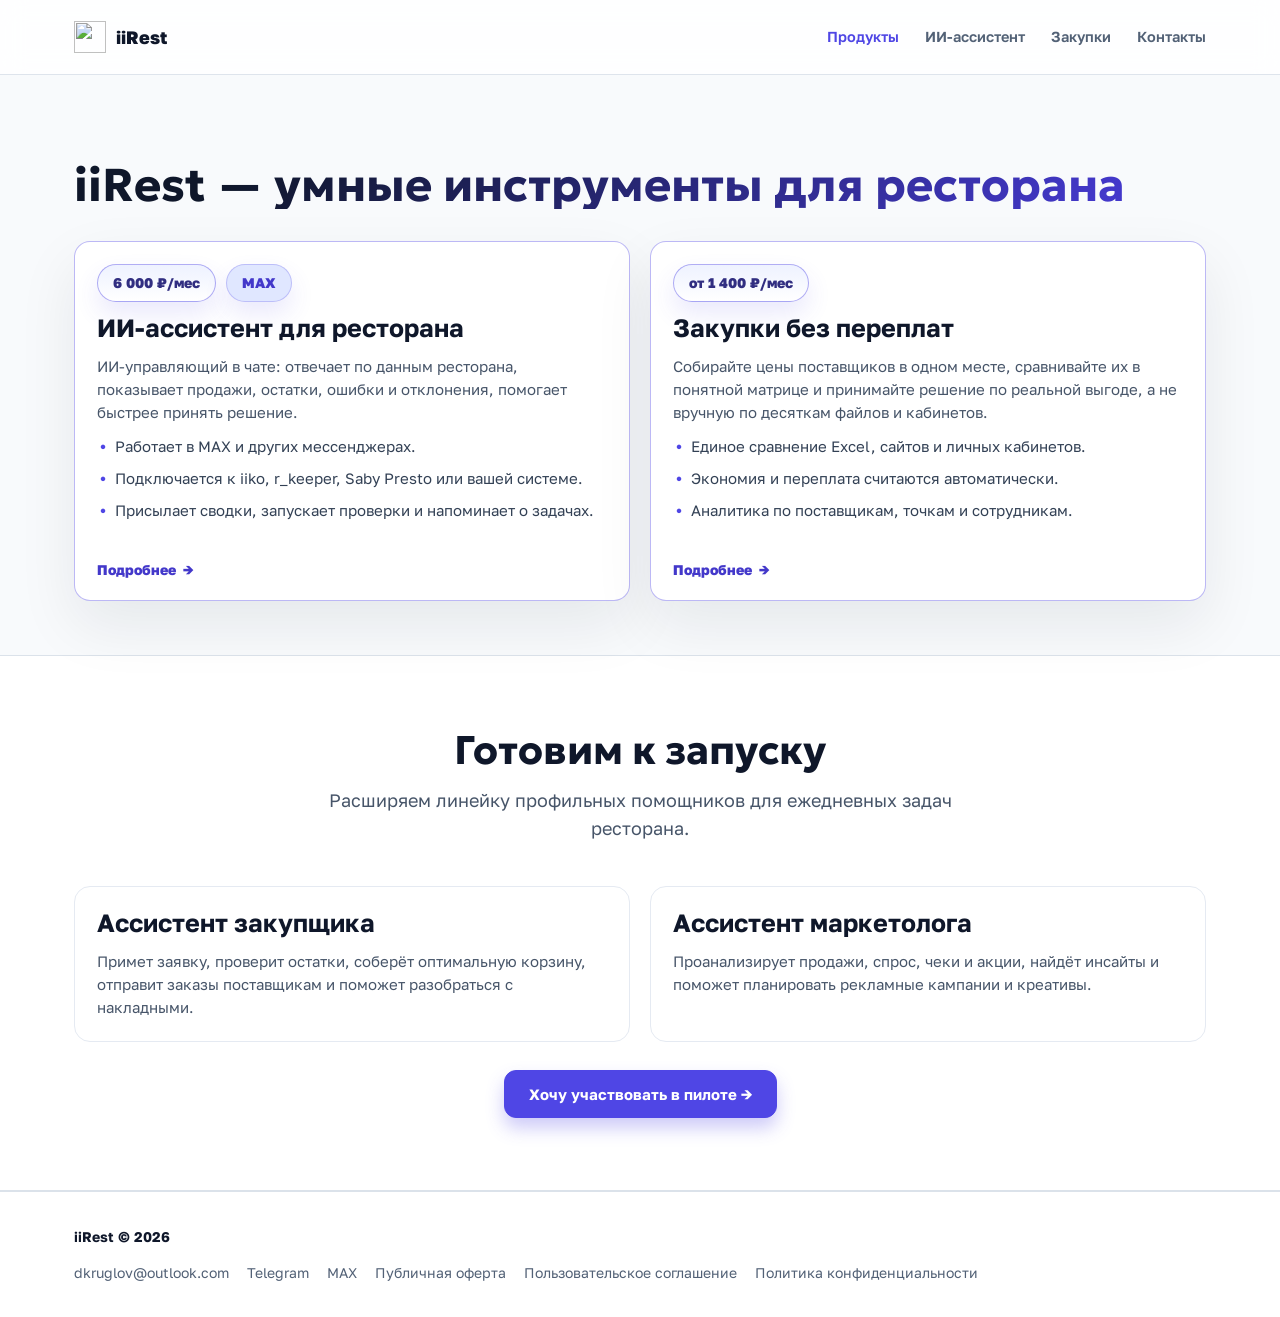
==== commit 6d4bc822: "Merge pull request #35 from Tabascoden/codex/AI Codex/ai" ====
--- a/index.html
+++ b/index.html
@@ -1,11 +1,11 @@
-﻿<!doctype html>
+<!doctype html>
 <html lang="ru">
 
 <head>
   <meta charset="utf-8" />
   <meta name="viewport" content="width=device-width, initial-scale=1" />
   <meta name="description"
-    content="Сравнивайте поставщиков по ценам из Excel, сайтов и личных кабинетов, собирайте оптимальную корзину и находите переплату в рублях." />
+    content="iiRest - два продукта для управления рестораном: ИИ-ассистент управляющего в MAX за 6 000 ₽/мес и контроль закупок со сравнением цен поставщиков." />
   <meta name="theme-color" content="#4f46e5" />
   <meta name="robots" content="index,follow,max-snippet:-1,max-image-preview:large,max-video-preview:-1" />
   <meta name="googlebot" content="index,follow,max-snippet:-1,max-image-preview:large,max-video-preview:-1" />
@@ -31,2836 +31,26 @@
       href="https://fonts.googleapis.com/css2?family=Geologica:wght@500;600;700;800&family=Golos+Text:wght@400;500;600;700;800&display=swap"
       rel="stylesheet" />
   </noscript>
-
-  <!-- Yandex.Metrika counter -->
-  <script type="text/javascript">
-    (function (w, d, t, src, fn) {
-      w[fn] = w[fn] || function () {
-        (w[fn].a = w[fn].a || []).push(arguments);
-      };
-      w[fn].l = Date.now();
-
-      var loaded = false;
-      function loadMetrika() {
-        if (loaded) return;
-        loaded = true;
-        var s = d.createElement(t);
-        s.async = true;
-        s.src = src;
-        var ref = d.getElementsByTagName(t)[0];
-        ref.parentNode.insertBefore(s, ref);
-      }
-
-      d.addEventListener("pointerdown", loadMetrika, { once: true, passive: true });
-      d.addEventListener("keydown", loadMetrika, { once: true });
-      d.addEventListener("scroll", loadMetrika, { once: true, passive: true });
-      w.setTimeout(loadMetrika, 12000);
-    })(window, document, "script", "https://mc.yandex.ru/metrika/tag.js", "ym");
-
-    ym(105886469, "init", {
-      clickmap: true,
-      trackLinks: true,
-      accurateTrackBounce: true,
-      webvisor: true,
-      trackHash: true,
-      ecommerce: "dataLayer"
-    });
-  </script>
-  <!-- /Yandex.Metrika counter -->
+  <link rel="stylesheet" href="site.css?v=20260608-products" />
 
   <meta property="og:type" content="website" />
   <meta property="og:site_name" content="iiRest" />
   <meta property="og:locale" content="ru_RU" />
-  <meta property="og:title" content="iiRest — сравнение цен поставщиков для ресторанов" />
+  <meta property="og:title" content="iiRest - ИИ-ассистент управляющего и контроль закупок" />
   <meta property="og:description"
-    content="Сравнивайте поставщиков по ценам из Excel, сайтов и личных кабинетов, собирайте оптимальную корзину и находите переплату в рублях." />
+    content="ИИ-ассистент в MAX отвечает по данным ресторана, а iiRest Закупки сравнивает цены поставщиков и показывает переплату." />
   <meta property="og:url" content="https://iirest.ru/" />
   <meta property="og:image" content="https://iirest.ru/hero-dashboard.png" />
   <meta property="og:image:type" content="image/png" />
-  <meta property="og:image:alt" content="Интерфейс iiRest для контроля закупки и сравнения цен поставщиков" />
+  <meta property="og:image:alt" content="Интерфейс iiRest для контроля данных ресторана" />
   <meta name="twitter:card" content="summary_large_image" />
-  <meta name="twitter:title" content="iiRest — сравнение цен поставщиков для ресторанов" />
+  <meta name="twitter:title" content="iiRest - ИИ-ассистент управляющего и контроль закупок" />
   <meta name="twitter:description"
-    content="Сравнивайте поставщиков по ценам из Excel, сайтов и личных кабинетов, собирайте оптимальную корзину и находите переплату в рублях." />
+    content="ИИ-ассистент в MAX отвечает по данным ресторана, а iiRest Закупки сравнивает цены поставщиков и показывает переплату." />
   <meta name="twitter:image" content="https://iirest.ru/hero-dashboard.png" />
 
-  <title>iiRest — сравнение цен поставщиков для ресторанов</title>
+  <title>iiRest - ИИ-ассистент управляющего и контроль закупок</title>
 
-  <style>
-    :root {
-      --font-display: "Geologica", system-ui, -apple-system, BlinkMacSystemFont, "Segoe UI", sans-serif;
-      --font-text: "Golos Text", system-ui, -apple-system, BlinkMacSystemFont, "Segoe UI", sans-serif;
-      --paper: #f8fafc;
-      --paper-accent: #eef2ff;
-      --cream: #ffffff;
-      --ink: #0f172a;
-      --muted: #475569;
-      --line: #dbe2ea;
-      --primary: #4f46e5;
-      --primary-dark: #4338ca;
-      --mint: #e0e7ff;
-      --soft-green: #dcfce7;
-      --success: #16a34a;
-      --warning: #dc2626;
-      --danger: #dc2626;
-      --radius-lg: 24px;
-      --radius-md: 16px;
-      --border-soft: #e5eaf2;
-      --bg-soft: #f7f9fc;
-      --text-main: #111827;
-      --text-muted: #667085;
-      --accent: var(--primary);
-      --shadow-sm: 0 4px 10px rgba(15, 23, 42, 0.07);
-      --shadow: 0 20px 44px rgba(79, 70, 229, 0.14);
-      --radius: 22px;
-      --max: 1180px;
-    }
-
-    * {
-      box-sizing: border-box;
-    }
-
-    html {
-      scroll-behavior: smooth;
-      overflow-x: hidden;
-    }
-
-    section[id] {
-      scroll-margin-top: 94px;
-    }
-
-    body {
-      margin: 0;
-      color: var(--ink);
-      font-family: var(--font-text);
-      font-size: 16.5px;
-      line-height: 1.58;
-      font-weight: 400;
-      letter-spacing: -0.005em;
-      text-rendering: optimizeLegibility;
-      -webkit-font-smoothing: antialiased;
-      overflow-x: hidden;
-      background: var(--paper);
-    }
-
-    a {
-      color: inherit;
-      text-decoration: none;
-    }
-
-    img {
-      max-width: 100%;
-      display: block;
-      height: auto;
-    }
-
-    h1,
-    h2,
-    h3,
-    .hero-title-full,
-    .section-header h2,
-    .plugin-copy h2,
-    .btn,
-    .hero-chip,
-    .result-row strong,
-    .result-summary strong,
-    .price,
-    .metric-value {
-      hyphens: none;
-      word-break: normal;
-      overflow-wrap: normal;
-    }
-
-    h1,
-    h2,
-    .hero-title-full,
-    .section-header h2,
-    .plugin-copy h2,
-    .result-summary strong {
-      font-family: var(--font-display);
-      font-weight: 700;
-      letter-spacing: -0.045em;
-      text-wrap: balance;
-    }
-
-    p,
-    li,
-    .faq-answer {
-      hyphens: none;
-      overflow-wrap: normal;
-      word-break: normal;
-    }
-
-    .long-url,
-    .code-like,
-    .email {
-      overflow-wrap: anywhere;
-    }
-
-    .metric-value,
-    .result-summary strong,
-    .price,
-    .pricing-price,
-    .mini-price,
-    td,
-    th {
-      font-variant-numeric: tabular-nums;
-      font-feature-settings: "tnum" 1, "lnum" 1;
-    }
-
-    .container {
-      max-width: var(--max);
-      margin: 0 auto;
-      padding: 0 24px;
-    }
-
-    .section {
-      padding: 96px 0;
-    }
-
-    .section-header {
-      max-width: 760px;
-      margin: 0 auto 44px;
-      text-align: center;
-    }
-
-    .section-header h2 {
-      margin: 0 0 14px;
-      font-size: clamp(30px, 3.1vw, 44px);
-      line-height: 1.1;
-      max-width: 780px;
-      margin-left: auto;
-      margin-right: auto;
-    }
-
-    .section-header p {
-      margin: 0;
-      max-width: 700px;
-      margin-left: auto;
-      margin-right: auto;
-      color: var(--muted);
-      font-size: clamp(16px, 1.45vw, 18px);
-      line-height: 1.56;
-    }
-
-    .eyebrow {
-      display: inline-flex;
-      align-items: center;
-      padding: 6px 14px;
-      border-radius: 999px;
-      background: var(--mint);
-      color: var(--primary-dark);
-      font-size: 12px;
-      line-height: 1.2;
-      font-weight: 700;
-      letter-spacing: 0.04em;
-      text-transform: uppercase;
-    }
-
-    .btn {
-      display: inline-flex;
-      align-items: center;
-      justify-content: center;
-      gap: 8px;
-      border-radius: 12px;
-      padding: 14px 24px;
-      font-family: var(--font-text);
-      font-size: 15px;
-      line-height: 1.2;
-      font-weight: 700;
-      white-space: nowrap;
-      cursor: pointer;
-      transition: transform 0.2s ease, box-shadow 0.2s ease, background-color 0.2s ease;
-    }
-
-    .btn.primary {
-      color: #fff;
-      border: 1px solid var(--primary);
-      background: var(--primary);
-      box-shadow: 0 10px 18px rgba(79, 70, 229, 0.28);
-    }
-
-    .btn.primary:hover {
-      background: var(--primary-dark);
-      transform: translateY(-1px);
-    }
-
-    .btn.secondary {
-      border: 1px solid var(--line);
-      background: #fff;
-      color: var(--ink);
-    }
-
-    .btn.secondary:hover {
-      border-color: #b9c5d4;
-      background: #f8fbff;
-    }
-
-    header {
-      position: sticky;
-      top: 0;
-      z-index: 80;
-      backdrop-filter: blur(12px);
-      background: rgba(255, 255, 255, 0.82);
-      border-bottom: 1px solid rgba(219, 226, 234, 0.9);
-    }
-
-    .nav {
-      display: flex;
-      align-items: center;
-      justify-content: space-between;
-      gap: 20px;
-      min-height: 74px;
-    }
-
-    .brand {
-      display: flex;
-      align-items: center;
-      gap: 10px;
-      white-space: nowrap;
-      font-family: var(--font-text);
-      font-size: 18px;
-      font-weight: 800;
-      letter-spacing: -0.02em;
-    }
-
-    .brand span {
-      margin-left: 6px;
-      padding-left: 8px;
-      border-left: 1px solid var(--line);
-      color: #617284;
-      font-family: var(--font-text);
-      font-size: 13px;
-      font-weight: 600;
-      letter-spacing: 0;
-      text-transform: lowercase;
-    }
-
-    .menu {
-      display: flex;
-      align-items: center;
-      gap: clamp(14px, 2vw, 26px);
-      font-family: var(--font-text);
-      font-size: 14.5px;
-      font-weight: 600;
-      color: #526176;
-    }
-
-    .menu a:hover {
-      color: var(--primary);
-    }
-
-    .nav-actions {
-      display: flex;
-      align-items: center;
-      gap: 8px;
-      flex-shrink: 0;
-    }
-
-    .nav-actions .btn {
-      padding: 10px 14px;
-      font-size: 14px;
-      font-weight: 700;
-      border-radius: 10px;
-      white-space: nowrap;
-    }
-
-    .nav-actions .btn.header-try {
-      padding: 10px 12px;
-    }
-
-    .header-try-short {
-      display: none;
-    }
-
-    .hero {
-      padding: 78px 0 54px;
-    }
-
-    .hero-grid {
-      display: grid;
-      grid-template-columns: minmax(0, 1fr) minmax(340px, 360px);
-      gap: clamp(28px, 3.4vw, 36px);
-      align-items: center;
-    }
-
-    .hero-copy {
-      max-width: 680px;
-    }
-
-    .hero-title-full {
-      margin: 16px 0 0;
-      max-width: 780px;
-      font-size: clamp(42px, 3.4vw, 46px);
-      line-height: 1.05;
-      letter-spacing: -0.045em;
-      text-wrap: balance;
-      background: linear-gradient(130deg, #0f172a 15%, #4338ca 95%);
-      -webkit-background-clip: text;
-      background-clip: text;
-      -webkit-text-fill-color: transparent;
-    }
-
-    @media (min-width: 768px) {
-      .hero-title-nowrap {
-        white-space: nowrap;
-      }
-    }
-
-    .hero p.hero-lead {
-      margin: 20px 0 0;
-      max-width: 640px;
-      color: #526176;
-      font-family: var(--font-text);
-      font-size: clamp(17px, 1.55vw, 20px);
-      font-weight: 400;
-      line-height: 1.48;
-    }
-
-    .hero p {
-      margin: 0;
-      max-width: 560px;
-      color: #526176;
-      font-size: clamp(16px, 1.55vw, 19px);
-      line-height: 1.5;
-    }
-
-    .hero-actions {
-      display: flex;
-      align-items: center;
-      flex-wrap: wrap;
-      gap: 14px 12px;
-      margin: 30px 0 12px;
-    }
-
-    .hero-actions .btn {
-      min-width: 180px;
-      min-height: 52px;
-    }
-
-    .hero-actions .btn.primary {
-      min-width: 210px;
-      box-shadow: 0 14px 26px rgba(79, 70, 229, 0.3);
-    }
-
-    .hero p.hero-note {
-      margin: 0;
-      color: #708196;
-      font-size: 14px;
-      font-weight: 600;
-    }
-
-    .hero-chips {
-      display: flex;
-      flex-wrap: wrap;
-      gap: 10px;
-      margin-top: 22px;
-      max-width: 620px;
-    }
-
-    .hero-chip {
-      display: inline-flex;
-      align-items: center;
-      min-height: 34px;
-      padding: 7px 13px;
-      border: 1px solid #d4ddff;
-      border-radius: 999px;
-      background: #fff;
-      color: #334155;
-      font-size: 13px;
-      font-weight: 800;
-      line-height: 1.2;
-      box-shadow: 0 4px 10px rgba(79, 70, 229, 0.06);
-    }
-
-    .hero-result-card {
-      width: 100%;
-      max-width: 420px;
-      justify-self: end;
-      border: 1px solid rgba(79, 70, 229, 0.2);
-      border-radius: var(--radius-lg);
-      background: #fff;
-      box-shadow: 0 24px 60px rgba(15, 23, 42, 0.08);
-      padding: 26px;
-    }
-
-    .result-card-head {
-      padding-bottom: 14px;
-      border-bottom: 1px solid #e2e8f0;
-    }
-
-    .result-kicker {
-      margin: 0;
-      color: #334155;
-      font-family: var(--font-text);
-      font-size: 12px;
-      line-height: 1.2;
-      font-weight: 700;
-      letter-spacing: 0.04em;
-      text-transform: uppercase;
-    }
-
-    .result-rows {
-      display: grid;
-      gap: 12px;
-      margin: 18px 0;
-    }
-
-    .result-row {
-      display: flex;
-      align-items: center;
-      justify-content: space-between;
-      gap: 18px;
-      padding: 13px 15px;
-      border: 1px solid #e2e8f0;
-      border-radius: 14px;
-      background: #fff;
-    }
-
-    .result-row span {
-      color: #64748b;
-      font-size: 13px;
-      line-height: 1.3;
-      font-weight: 600;
-    }
-
-    .result-row strong {
-      color: #0f172a;
-      font-family: var(--font-text);
-      font-size: 18px;
-      line-height: 1.15;
-      font-weight: 700;
-      white-space: nowrap;
-    }
-
-    .result-row-positive {
-      border-color: rgba(22, 163, 74, 0.22);
-      background: #f0fdf4;
-    }
-
-    .result-row-positive strong {
-      color: var(--success);
-    }
-
-    .result-summary {
-      display: grid;
-      gap: 7px;
-      padding: 22px 18px;
-      border: 1px solid rgba(220, 38, 38, 0.28);
-      border-radius: var(--radius-md);
-      background: #fef2f2;
-      box-shadow: 0 12px 22px rgba(220, 38, 38, 0.1);
-    }
-
-    .result-summary span {
-      color: #991b1b;
-      font-family: var(--font-text);
-      font-size: 14px;
-      line-height: 1.25;
-      font-weight: 700;
-      text-transform: lowercase;
-    }
-
-    .result-summary strong {
-      color: var(--warning);
-      font-family: var(--font-display);
-      font-size: clamp(46px, 4.4vw, 62px);
-      line-height: 0.96;
-      font-weight: 700;
-      letter-spacing: -0.045em;
-      white-space: nowrap;
-    }
-
-    .result-percent {
-      display: flex;
-      align-items: center;
-      justify-content: center;
-      min-height: 44px;
-      border: 1px solid rgba(220, 38, 38, 0.2);
-      border-radius: 14px;
-      border-color: rgba(220, 38, 38, 0.22);
-      background: #fef2f2;
-      color: var(--warning);
-      font-size: 13px;
-      font-weight: 700;
-      line-height: 1.3;
-      text-align: center;
-    }
-
-    .result-row-warning strong,
-    .result-percent strong {
-      color: var(--warning);
-    }
-
-    .result-footer {
-      display: grid;
-      gap: 5px;
-      padding-top: 16px;
-      border-top: 1px solid #e2e8f0;
-      color: #475569;
-      font-size: 12.5px;
-      font-weight: 600;
-      line-height: 1.35;
-    }
-
-    .result-footer strong {
-      color: #475569;
-      font-weight: 600;
-    }
-
-    .hero-image {
-      border: 1px solid var(--line);
-      border-radius: var(--radius);
-      overflow: hidden;
-      background: #fff;
-      box-shadow: var(--shadow);
-      max-width: 520px;
-      justify-self: end;
-      cursor: zoom-in;
-    }
-
-    .plugin-section {
-      border-top: 1px solid var(--line);
-      border-bottom: 1px solid var(--line);
-      background: linear-gradient(180deg, #eef2ff 0%, #f7f9fc 100%);
-    }
-
-    .plugin-box {
-      display: grid;
-      grid-template-columns: 1fr;
-      gap: clamp(26px, 4vw, 38px);
-      align-items: center;
-      padding: clamp(24px, 4vw, 38px);
-      border: 1px solid rgba(79, 70, 229, 0.24);
-      border-radius: var(--radius-lg);
-      background: #fff;
-      box-shadow: 0 24px 60px rgba(15, 23, 42, 0.08);
-    }
-
-    .plugin-copy {
-      max-width: 820px;
-    }
-
-    .plugin-eyebrow {
-      background: #eef2ff;
-      color: var(--primary-dark);
-      border: 1px solid rgba(79, 70, 229, 0.2);
-    }
-
-    .plugin-copy h2 {
-      margin: 14px 0 14px;
-      font-size: clamp(30px, 3.1vw, 44px);
-      line-height: 1.1;
-      max-width: 780px;
-    }
-
-    .plugin-copy p {
-      margin: 0;
-      color: var(--muted);
-      font-size: clamp(16px, 1.45vw, 18px);
-      line-height: 1.56;
-      max-width: 720px;
-    }
-
-    .plugin-copy p + p {
-      margin-top: 12px;
-    }
-
-    .plugin-actions {
-      margin-top: 22px;
-    }
-
-    .plugin-points {
-      display: grid;
-      grid-template-columns: repeat(3, minmax(0, 1fr));
-      gap: 10px;
-      margin-top: 22px;
-      max-width: 820px;
-    }
-
-    .plugin-point {
-      min-height: 86px;
-      padding: 14px;
-      border: 1px solid #e2e8f0;
-      border-radius: 14px;
-      background: #ffffff;
-      color: #334155;
-      font-size: 14px;
-      font-weight: 800;
-      line-height: 1.35;
-      box-shadow: none;
-    }
-
-    .plugin-scenario {
-      display: grid;
-      grid-template-columns: minmax(0, 1fr) auto minmax(0, 1fr) auto minmax(0, 1fr);
-      gap: 16px;
-      align-items: stretch;
-    }
-
-    .scenario-card {
-      display: grid;
-      grid-template-rows: auto auto 1fr;
-      gap: 14px;
-      min-width: 0;
-      min-height: 342px;
-      padding: 20px;
-      border: 1px solid rgba(148, 163, 184, 0.28);
-      border-radius: 22px;
-      background: linear-gradient(180deg, #ffffff 0%, #f8fafc 100%);
-      box-shadow: none;
-    }
-
-    .scenario-card.featured,
-    .scenario-card.is-primary {
-      border-color: rgba(79, 70, 229, 0.28);
-      box-shadow: 0 18px 38px rgba(79, 70, 229, 0.10);
-    }
-
-    .scenario-head {
-      display: grid;
-      gap: 7px;
-    }
-
-    .scenario-head span {
-      width: 28px;
-      height: 28px;
-      border-radius: 50%;
-      display: grid;
-      place-items: center;
-      background: #eef2ff;
-      color: var(--primary-dark);
-      font-size: 13px;
-      font-family: var(--font-text);
-      font-weight: 800;
-    }
-
-    .scenario-card h3 {
-      margin: 0;
-      font-family: var(--font-text);
-      font-size: 18px;
-      line-height: 1.25;
-      font-weight: 700;
-      letter-spacing: -0.015em;
-      text-wrap: balance;
-    }
-
-    .scenario-card p {
-      margin: 0;
-      color: var(--muted);
-      font-size: 15px;
-      line-height: 1.52;
-      font-weight: 400;
-    }
-
-    .scenario-connector {
-      align-self: center;
-      width: 28px;
-      height: 1px;
-      background: #c7d2fe;
-      position: relative;
-    }
-
-    .scenario-connector::after {
-      content: "";
-      position: absolute;
-      right: -1px;
-      top: 50%;
-      width: 7px;
-      height: 7px;
-      border-top: 1px solid #a5b4fc;
-      border-right: 1px solid #a5b4fc;
-      transform: translateY(-50%) rotate(45deg);
-      background: transparent;
-    }
-
-    .mini-interface {
-      align-self: stretch;
-      display: grid;
-      gap: 10px;
-      font-family: var(--font-text);
-      font-size: 12.5px;
-      line-height: 1.35;
-    }
-
-    .mini-panel {
-      border: 1px solid #e2e8f0;
-      border-radius: 14px;
-      background: var(--bg-soft);
-      overflow: hidden;
-    }
-
-    .mini-panel-head {
-      display: flex;
-      justify-content: space-between;
-      gap: 12px;
-      padding: 10px 12px;
-      border-bottom: 1px solid #e2e8f0;
-      color: #334155;
-      font-size: 12px;
-      font-weight: 700;
-      line-height: 1.3;
-    }
-
-    .mini-row {
-      display: grid;
-      grid-template-columns: minmax(0, 1fr) auto;
-      gap: 10px;
-      padding: 9px 12px;
-      color: #475569;
-      font-size: 12.5px;
-      font-weight: 600;
-      line-height: 1.35;
-    }
-
-    .mini-row + .mini-row {
-      border-top: 1px solid #e2e8f0;
-    }
-
-    .mini-row strong {
-      color: #111827;
-      white-space: nowrap;
-    }
-
-    .mini-status {
-      align-self: end;
-      display: grid;
-      gap: 2px;
-      border-radius: 12px;
-      padding: 10px 12px;
-      background: #eef2ff;
-      color: var(--primary-dark);
-      font-family: var(--font-text);
-      font-size: 12.5px;
-      font-weight: 600;
-      line-height: 1.35;
-    }
-
-    .mini-status strong {
-      color: #111827;
-      font-weight: 800;
-    }
-
-    .mini-matrix {
-      width: 100%;
-      border-collapse: collapse;
-      overflow: hidden;
-      border-radius: 14px;
-      background: #fff;
-      font-family: var(--font-text);
-      font-size: 12.5px;
-      line-height: 1.35;
-    }
-
-    .mini-matrix th,
-    .mini-matrix td {
-      padding: 9px 8px;
-      border-bottom: 1px solid #e2e8f0;
-      text-align: right;
-      white-space: nowrap;
-    }
-
-    .mini-matrix td {
-      font-size: 12.5px;
-      font-weight: 600;
-    }
-
-    .mini-matrix th:first-child,
-    .mini-matrix td:first-child {
-      text-align: left;
-      color: #475569;
-    }
-
-    .mini-matrix th {
-      color: #64748b;
-      font-size: 11px;
-      font-weight: 700;
-      background: #f8fafc;
-    }
-
-    .mini-matrix td.best {
-      color: var(--success);
-      font-weight: 800;
-      background: #f0fdf4;
-    }
-
-    .mini-cart {
-      display: grid;
-      gap: 5px;
-      padding: 12px;
-      border: 1px solid #e2e8f0;
-      border-radius: 14px;
-      background: #f8fafc;
-      color: #334155;
-      font-family: var(--font-text);
-      font-size: 12.5px;
-      font-weight: 600;
-      line-height: 1.35;
-    }
-
-    .mini-cart strong {
-      color: #111827;
-      font-size: 16px;
-      white-space: nowrap;
-    }
-
-    .solution-intro-section {
-      border-top: 1px solid var(--line);
-      background: linear-gradient(180deg, rgba(238, 242, 255, 0.44), rgba(248, 250, 252, 0));
-    }
-
-    .audience-section {
-      border-top: 1px solid var(--line);
-      background: linear-gradient(180deg, rgba(238, 242, 255, 0.34), rgba(248, 250, 252, 0));
-    }
-
-    .buyer-section {
-      background: linear-gradient(180deg, rgba(224, 231, 255, 0.22), rgba(248, 250, 252, 0));
-    }
-
-    .user-section {
-      border-top: 1px solid var(--line);
-      background: #fff;
-    }
-
-    .problem-section {
-      background: #fff;
-      border-top: 1px solid var(--line);
-      border-bottom: 1px solid var(--line);
-    }
-
-    .pain-grid {
-      display: grid;
-      grid-template-columns: repeat(auto-fit, minmax(220px, 1fr));
-      gap: 18px;
-    }
-
-    .pain-card {
-      padding: 26px 22px;
-      border-radius: 18px;
-      border: 1px solid #dbe5f2;
-      background: #fff;
-      box-shadow: var(--shadow-sm);
-    }
-
-    .pain-icon {
-      width: 46px;
-      height: 46px;
-      border-radius: 12px;
-      display: grid;
-      place-items: center;
-      margin-bottom: 16px;
-      font-size: 24px;
-      background: var(--mint);
-      color: var(--primary);
-    }
-
-    .pain-card h3 {
-      margin: 0 0 10px;
-      font-family: var(--font-text);
-      font-size: 18px;
-      font-weight: 700;
-      letter-spacing: -0.015em;
-      line-height: 1.25;
-      text-wrap: balance;
-    }
-
-    .pain-card p {
-      margin: 0;
-      color: var(--muted);
-      font-size: 15px;
-      line-height: 1.55;
-    }
-
-    .solution-grid {
-      display: grid;
-      grid-template-columns: repeat(auto-fit, minmax(220px, 1fr));
-      gap: 18px;
-    }
-
-    .solution-grid-secondary {
-      margin-top: 18px;
-    }
-
-    .solution-card {
-      border: 1px solid var(--border-soft);
-      border-radius: var(--radius-md);
-      background: #fff;
-      box-shadow: none;
-      padding: 24px;
-      height: 100%;
-    }
-
-    .solution-card h3 {
-      margin: 0 0 8px;
-      font-family: var(--font-text);
-      font-size: 18px;
-      font-weight: 700;
-      letter-spacing: -0.015em;
-      line-height: 1.25;
-      text-wrap: balance;
-    }
-
-    .solution-card p {
-      margin: 0;
-      color: var(--muted);
-      font-size: 15px;
-      line-height: 1.52;
-    }
-
-    .problem-grid {
-      display: grid;
-      grid-template-columns: repeat(4, minmax(0, 1fr));
-      gap: 18px;
-    }
-
-    .problem-card {
-      position: relative;
-      min-height: 176px;
-      padding: 24px;
-      border: 1px solid var(--border-soft);
-      border-radius: var(--radius-md);
-      background: #fff;
-      box-shadow: none;
-    }
-
-    .problem-card::before {
-      content: "";
-      display: block;
-      width: 32px;
-      height: 3px;
-      margin-bottom: 16px;
-      border-radius: 999px;
-      background: rgba(220, 38, 38, 0.7);
-      box-shadow: none;
-    }
-
-    .problem-card h3 {
-      margin: 0 0 8px;
-      color: #0f172a;
-      font-family: var(--font-text);
-      font-size: 18px;
-      font-weight: 700;
-      letter-spacing: -0.015em;
-      line-height: 1.25;
-      text-wrap: balance;
-    }
-
-    .problem-card p {
-      margin: 0;
-      color: #334155;
-      font-size: 15px;
-      line-height: 1.52;
-    }
-
-    .steps-grid {
-      display: grid;
-      grid-template-columns: repeat(3, minmax(0, 1fr));
-      gap: 18px;
-    }
-    .step-card {
-      padding: 24px 22px;
-      border-radius: var(--radius-md);
-      border: 1px solid var(--border-soft);
-      background: #fff;
-      box-shadow: none;
-    }
-
-    .step-head {
-      display: flex;
-      align-items: center;
-      gap: 10px;
-      margin-bottom: 12px;
-    }
-
-    .step-num {
-      flex: 0 0 30px;
-      width: 30px;
-      min-width: 30px;
-      height: 30px;
-      min-height: 30px;
-      aspect-ratio: 1 / 1;
-      border-radius: 50%;
-      display: grid;
-      place-items: center;
-      font-size: 13px;
-      font-weight: 800;
-      background: var(--primary);
-      color: #fff;
-    }
-
-    .step-card h3 {
-      margin: 0;
-      font-family: var(--font-text);
-      font-size: 18px;
-      font-weight: 700;
-      letter-spacing: -0.015em;
-      line-height: 1.25;
-      text-wrap: balance;
-    }
-
-    .step-card p {
-      margin: 0;
-      color: var(--muted);
-      font-size: 15px;
-      line-height: 1.55;
-    }
-
-    .how-features {
-      margin-top: 20px;
-      padding: 22px 24px;
-      border-radius: var(--radius-md);
-      border: 1px solid var(--border-soft);
-      background: #fff;
-      box-shadow: none;
-      overflow: hidden;
-    }
-
-    .features-head {
-      display: flex;
-      align-items: flex-end;
-      justify-content: space-between;
-      gap: 24px;
-    }
-
-    .features-head h2 {
-      margin: 0 0 10px;
-      font-family: var(--font-text);
-      font-size: 22px;
-      font-weight: 700;
-      letter-spacing: -0.015em;
-      line-height: 1.25;
-      text-wrap: balance;
-    }
-
-    .features-head p {
-      margin: 0;
-      color: var(--muted);
-      max-width: 620px;
-      font-size: 14px;
-      font-weight: 700;
-      line-height: 1.45;
-    }
-
-    .features-toggle {
-      flex: 0 0 auto;
-      min-height: 42px;
-      padding: 10px 14px;
-      font-size: 13px;
-    }
-
-    .features-toggle[aria-expanded="true"] {
-      color: var(--primary-dark);
-      border-color: rgba(79, 70, 229, 0.3);
-      background: #eef2ff;
-    }
-
-    .how-features-summary {
-      list-style: none;
-      cursor: pointer;
-      position: relative;
-      padding: 6px 34px 4px 0;
-      border-radius: 12px;
-      transition: background-color 0.2s ease;
-    }
-
-    .how-features-summary::-webkit-details-marker {
-      display: none;
-    }
-
-    .how-features-summary:hover,
-    .how-features-summary:focus-visible {
-      background: #f3f6ff;
-    }
-
-    .how-features-summary:focus-visible {
-      outline: 2px solid #b8c3ff;
-      outline-offset: 2px;
-    }
-
-    .how-features-summary::after {
-      content: "▾";
-      position: absolute;
-      right: 0;
-      top: 0;
-      font-size: 18px;
-      line-height: 1;
-      color: #64748b;
-      transform: rotate(0deg);
-      transform-origin: center;
-      transition: transform 0.2s ease, color 0.2s ease;
-    }
-
-    .how-features:not([open]) .how-features-summary::after {
-      animation: howFeaturesArrowNudge 1.4s ease-in-out infinite;
-    }
-
-    .how-features[open] .how-features-summary::after {
-      animation: none;
-      transform: rotate(180deg);
-      color: var(--primary);
-    }
-
-    .how-features-title {
-      display: block;
-      margin: 0;
-      font-size: 22px;
-      font-family: var(--font-text);
-      font-weight: 700;
-      letter-spacing: -0.015em;
-      line-height: 1.25;
-      text-wrap: balance;
-      transition: color 0.2s ease;
-    }
-
-    .how-features-summary:hover .how-features-title,
-    .how-features-summary:focus-visible .how-features-title {
-      color: var(--primary);
-    }
-
-    .how-features-note {
-      display: block;
-      margin-top: 8px;
-      color: #64748b;
-      font-size: 13px;
-      font-weight: 700;
-      line-height: 1.4;
-    }
-
-    .how-features-hint {
-      display: inline-block;
-      margin-top: 9px;
-      color: #4f46e5;
-      font-size: 12px;
-      font-weight: 700;
-      letter-spacing: 0.01em;
-      line-height: 1.2;
-      opacity: 0.86;
-    }
-
-    .how-features:not([open]) .how-features-hint {
-      animation: howFeaturesHintPulse 1.7s ease-in-out infinite;
-    }
-
-    .how-features[open] .how-features-hint {
-      display: none;
-    }
-
-    @keyframes howFeaturesArrowNudge {
-      0%,
-      100% {
-        transform: rotate(0deg) translateY(0);
-      }
-      50% {
-        transform: rotate(0deg) translateY(3px);
-      }
-    }
-
-    @keyframes howFeaturesHintPulse {
-      0%,
-      100% {
-        opacity: 0.64;
-        transform: translateX(0);
-      }
-      50% {
-        opacity: 1;
-        transform: translateX(4px);
-      }
-    }
-
-    @media (prefers-reduced-motion: reduce) {
-      .how-features-summary::after,
-      .how-features-hint {
-        animation: none !important;
-      }
-    }
-
-    .feature-groups {
-      margin-top: 22px;
-      display: grid;
-      grid-template-columns: repeat(3, minmax(0, 1fr));
-      gap: 14px;
-    }
-
-    .feature-groups[hidden] {
-      display: none;
-    }
-
-    .feature-group {
-      padding: 18px;
-      border: 1px solid var(--border-soft);
-      border-radius: var(--radius-md);
-      background: #f8fafc;
-    }
-
-    .feature-group h3 {
-      margin: 0 0 12px;
-      color: #0f172a;
-      font-family: var(--font-text);
-      font-size: 17px;
-      font-weight: 700;
-      letter-spacing: -0.015em;
-      line-height: 1.25;
-    }
-
-    .feature-group ul {
-      list-style: none;
-      margin: 0;
-      padding: 0;
-      display: grid;
-      gap: 8px;
-    }
-
-    .feature-group li {
-      position: relative;
-      padding-left: 18px;
-      color: var(--muted);
-      font-size: 14px;
-      line-height: 1.45;
-    }
-
-    .feature-group li::before {
-      content: "•";
-      position: absolute;
-      left: 2px;
-      top: -1px;
-      color: var(--primary);
-      font-weight: 800;
-    }
-
-    .showcase-section {
-      background: #fff;
-      border-top: 1px solid var(--line);
-      border-bottom: 1px solid var(--line);
-    }
-
-    .product-tabs {
-      border-radius: var(--radius-lg);
-      border: 1px solid var(--border-soft);
-      background: #fff;
-      box-shadow: 0 22px 44px rgba(15, 23, 42, 0.08);
-      padding: 18px;
-    }
-
-    .product-zoom-hint {
-      display: none;
-      margin: 0 0 12px;
-      color: var(--muted);
-      font-size: 12px;
-      font-weight: 700;
-      line-height: 1.35;
-    }
-
-    .product-tab-list {
-      display: flex;
-      flex-wrap: wrap;
-      gap: 8px;
-      margin-bottom: 16px;
-      padding: 6px;
-      border: 1px solid #e2e8f0;
-      border-radius: var(--radius-md);
-      background: #f8fafc;
-    }
-
-    .product-tab {
-      flex: 1 1 120px;
-      min-height: 42px;
-      border: 1px solid transparent;
-      border-radius: 12px;
-      background: transparent;
-      color: #475569;
-      font: inherit;
-      font-size: 14px;
-      font-weight: 800;
-      cursor: pointer;
-      transition: background-color 0.2s ease, border-color 0.2s ease, color 0.2s ease, box-shadow 0.2s ease;
-    }
-
-    .product-tab:hover,
-    .product-tab:focus-visible {
-      color: var(--primary-dark);
-      background: #fff;
-      border-color: #d4ddff;
-    }
-
-    .product-tab:focus-visible {
-      outline: 2px solid #b8c3ff;
-      outline-offset: 2px;
-    }
-
-    .product-tab.active {
-      color: var(--primary-dark);
-      background: #fff;
-      border-color: rgba(79, 70, 229, 0.24);
-      box-shadow: 0 8px 16px rgba(79, 70, 229, 0.1);
-    }
-
-    .product-stage {
-      position: relative;
-    }
-
-    .product-panel {
-      display: none;
-      grid-template-columns: minmax(240px, 0.34fr) minmax(0, 0.66fr);
-      gap: 18px;
-      align-items: stretch;
-    }
-
-    .product-panel.is-active {
-      display: grid;
-    }
-
-    .product-copy {
-      padding: 22px;
-      border: 1px solid var(--border-soft);
-      border-radius: var(--radius-md);
-      background: var(--bg-soft);
-    }
-
-    .product-title {
-      margin: 0 0 10px;
-      font-family: var(--font-text);
-      font-size: 22px;
-      font-weight: 700;
-      letter-spacing: -0.015em;
-      line-height: 1.25;
-    }
-
-    .product-caption {
-      margin: 0;
-      color: var(--muted);
-      font-size: 15px;
-      line-height: 1.52;
-    }
-
-    .product-visual {
-      min-width: 0;
-      border: 1px solid #dbe2ea;
-      border-radius: var(--radius-md);
-      background: #fff;
-      overflow: hidden;
-      box-shadow: 0 8px 18px rgba(15, 23, 42, 0.06);
-    }
-
-    .product-shot {
-      margin: 0;
-      height: 100%;
-      cursor: zoom-in;
-    }
-
-    .product-shot img {
-      width: 100%;
-      height: 100%;
-      min-height: 360px;
-      display: block;
-      object-fit: contain;
-      background: #fff;
-    }
-
-    .plugin-mockup {
-      height: 100%;
-      min-height: 360px;
-      padding: 20px;
-      display: grid;
-      grid-template-columns: minmax(0, 1.25fr) minmax(180px, 0.75fr);
-      grid-template-rows: repeat(2, minmax(0, 1fr));
-      gap: 14px;
-      background: linear-gradient(180deg, #f8fbff, #ffffff);
-    }
-
-    .mock-card {
-      display: grid;
-      align-content: start;
-      gap: 10px;
-      min-width: 0;
-      padding: 16px;
-      border: 1px solid var(--border-soft);
-      border-radius: var(--radius-md);
-      background: #fff;
-      color: #334155;
-      font-size: 13px;
-      font-weight: 800;
-    }
-
-    .mock-card.main {
-      grid-row: 1 / span 2;
-    }
-
-    .mock-card.accent {
-      border-color: rgba(79, 70, 229, 0.24);
-      background: #eef2ff;
-      color: var(--primary-dark);
-    }
-
-    .mock-card h4 {
-      margin: 0;
-      color: #111827;
-      font-family: var(--font-text);
-      font-size: 15px;
-      font-weight: 700;
-      letter-spacing: -0.015em;
-      line-height: 1.25;
-    }
-
-    .mock-row {
-      display: grid;
-      grid-template-columns: minmax(0, 1fr) auto;
-      gap: 12px;
-      align-items: center;
-      padding: 11px 0;
-      border-bottom: 1px solid #e2e8f0;
-      color: #475569;
-      font-size: 13px;
-      font-weight: 700;
-      line-height: 1.3;
-    }
-
-    .mock-row:last-child {
-      border-bottom: 0;
-    }
-
-    .mock-row strong {
-      color: #111827;
-      white-space: nowrap;
-    }
-
-    .mock-stat {
-      color: #111827;
-      font-family: var(--font-text);
-      font-size: 20px;
-      font-weight: 800;
-      line-height: 1.15;
-    }
-
-    .mock-action {
-      width: fit-content;
-      border-radius: 999px;
-      padding: 8px 11px;
-      background: #fff;
-      color: var(--primary-dark);
-      font-size: 12px;
-      font-weight: 900;
-      line-height: 1;
-    }
-
-    .deliverables-section {
-      background: #fff;
-      border-top: 1px solid var(--line);
-    }
-
-    .not-table-section,
-    .after-check-section {
-      padding: 72px 0;
-    }
-
-    .deliverables-grid {
-      display: grid;
-      grid-template-columns: repeat(4, minmax(0, 1fr));
-      gap: 18px;
-    }
-
-    .deliverable-card {
-      display: grid;
-      gap: 10px;
-      min-height: 174px;
-      padding: 24px;
-      border: 1px solid var(--border-soft);
-      border-radius: var(--radius-md);
-      background: #fff;
-      box-shadow: none;
-    }
-
-    .deliverable-card h3 {
-      margin: 0;
-      font-family: var(--font-text);
-      font-size: 18px;
-      font-weight: 700;
-      letter-spacing: -0.015em;
-      line-height: 1.25;
-      text-wrap: balance;
-    }
-
-    .deliverable-card p {
-      margin: 0;
-      color: var(--muted);
-      font-size: 15px;
-      line-height: 1.52;
-    }
-
-    .pricing-section {
-      background: linear-gradient(180deg, rgba(224, 231, 255, 0.25) 0%, rgba(248, 250, 252, 0) 60%);
-    }
-
-    .pricing-grid {
-      display: grid;
-      grid-template-columns: repeat(3, minmax(0, 1fr));
-      gap: 20px;
-    }
-
-    .pricing-card {
-      border: 1px solid var(--border-soft);
-      border-radius: var(--radius-md);
-      background: #fff;
-      padding: 22px;
-      display: flex;
-      flex-direction: column;
-      gap: 12px;
-      box-shadow: none;
-    }
-
-    .pricing-card.featured {
-      border-color: rgba(79, 70, 229, 0.38);
-      box-shadow: 0 24px 60px rgba(15, 23, 42, 0.08);
-    }
-
-    .pricing-badge {
-      width: fit-content;
-      border-radius: 999px;
-      border: 1px solid rgba(79, 70, 229, 0.25);
-      background: rgba(79, 70, 229, 0.08);
-      color: var(--primary-dark);
-      padding: 4px 11px;
-      font-size: 12px;
-      font-weight: 700;
-    }
-
-    .pricing-card h3 {
-      margin: 0;
-      font-family: var(--font-text);
-      font-size: 25px;
-      font-weight: 700;
-      letter-spacing: -0.015em;
-      line-height: 1.15;
-    }
-
-    .pricing-price {
-      margin: 0;
-      font-family: var(--font-display);
-      font-size: 31px;
-      font-weight: 800;
-      line-height: 1.1;
-      letter-spacing: -0.035em;
-    }
-
-    .pricing-note {
-      margin: 0;
-      color: var(--muted);
-      font-size: 14px;
-      font-weight: 600;
-      line-height: 1.45;
-    }
-
-    .pricing-note.free {
-      width: fit-content;
-      border-radius: 999px;
-      padding: 6px 10px;
-      background: #eef2ff;
-      color: var(--primary-dark);
-      font-size: 13px;
-      font-weight: 800;
-    }
-
-    .pricing-list {
-      list-style: none;
-      margin: 0;
-      padding: 0;
-      display: grid;
-      gap: 9px;
-    }
-
-    .pricing-list li {
-      position: relative;
-      padding-left: 18px;
-      color: #334155;
-      font-size: 15px;
-      line-height: 1.52;
-    }
-
-    .pricing-list li::before {
-      content: "•";
-      position: absolute;
-      left: 3px;
-      top: -1px;
-      color: var(--primary);
-      font-weight: 700;
-    }
-
-    .pricing-cta {
-      margin-top: auto;
-      border: 1px solid #ccd6e4;
-      border-radius: 11px;
-      padding: 11px 14px;
-      text-align: center;
-      font-size: 14px;
-      font-weight: 700;
-      background: #fff;
-      transition: all 0.2s ease;
-    }
-
-    .pricing-cta:hover {
-      color: var(--primary);
-      border-color: var(--primary);
-    }
-
-    .pricing-cta.lavender {
-      background: var(--primary);
-      border-color: var(--primary);
-      color: #fff;
-      box-shadow: 0 10px 20px rgba(79, 70, 229, 0.22);
-    }
-
-    .pricing-cta.lavender:hover {
-      background: var(--primary-dark);
-      border-color: var(--primary-dark);
-      color: #fff;
-    }
-
-    .faq-section {
-      border-top: 1px solid var(--line);
-      background: #fff;
-    }
-
-    .faq-list {
-      display: grid;
-      gap: 12px;
-      max-width: 860px;
-      margin: 0 auto;
-    }
-
-    .faq-item {
-      border: 1px solid #dbe2ea;
-      border-radius: 14px;
-      overflow: hidden;
-      background: #fff;
-    }
-
-    .faq-item summary {
-      list-style: none;
-      cursor: pointer;
-      padding: 18px 20px;
-      font-size: 17px;
-      font-weight: 700;
-      color: #1e293b;
-      position: relative;
-      padding-right: 52px;
-      line-height: 1.36;
-    }
-
-    .faq-item summary::-webkit-details-marker {
-      display: none;
-    }
-
-    .faq-item summary::after {
-      content: "+";
-      position: absolute;
-      right: 18px;
-      top: 50%;
-      transform: translateY(-50%);
-      color: #64748b;
-      font-size: 24px;
-      line-height: 1;
-    }
-
-    .faq-item[open] summary::after {
-      content: "−";
-      color: var(--primary);
-    }
-
-    .faq-answer {
-      margin: 0;
-      padding: 0 20px 18px;
-      color: var(--muted);
-      font-size: 15px;
-      line-height: 1.58;
-    }
-
-    .compare-box {
-      padding: 28px;
-      border-radius: 24px;
-      border: 1px solid var(--border-soft);
-      background: #fff;
-      box-shadow: none;
-      display: grid;
-      grid-template-columns: minmax(0, 0.9fr) minmax(0, 1.1fr);
-      gap: 28px;
-      align-items: center;
-    }
-
-    .compare-copy h2 {
-      margin: 0 0 12px;
-      font-family: var(--font-display);
-      font-size: clamp(28px, 3vw, 38px);
-      line-height: 1.15;
-      letter-spacing: -0.035em;
-    }
-
-    .compare-copy p {
-      margin: 0;
-      color: var(--muted);
-      font-size: 16px;
-      line-height: 1.6;
-    }
-
-    .compare-list {
-      list-style: none;
-      margin: 0;
-      padding: 0;
-      display: grid;
-      grid-template-columns: repeat(2, minmax(0, 1fr));
-      gap: 14px 18px;
-    }
-
-    .compare-list li {
-      position: relative;
-      padding-left: 22px;
-      color: #334155;
-      font-size: 16px;
-      line-height: 1.55;
-    }
-
-    .compare-list li::before {
-      content: "•";
-      position: absolute;
-      left: 0;
-      top: 0;
-      color: var(--primary);
-      font-size: 20px;
-      font-weight: 800;
-      line-height: 1.1;
-    }
-
-    .cta-section {
-      padding: 92px 0;
-    }
-
-    .cta-box {
-      border-radius: var(--radius-lg);
-      background: #eef2ff;
-      border: 1px solid rgba(79, 70, 229, 0.22);
-      color: var(--text-main);
-      text-align: center;
-      padding: 54px 24px;
-      position: relative;
-      overflow: hidden;
-    }
-
-    .cta-box h2 {
-      margin: 0 0 14px;
-      font-family: var(--font-display);
-      font-size: clamp(28px, 4vw, 42px);
-      line-height: 1.14;
-      position: relative;
-      z-index: 1;
-    }
-
-    .cta-box p {
-      margin: 0 auto 28px;
-      max-width: 680px;
-      color: var(--muted);
-      font-size: clamp(16px, 1.8vw, 20px);
-      line-height: 1.5;
-      position: relative;
-      z-index: 1;
-    }
-
-    .cta-actions {
-      display: flex;
-      align-items: center;
-      justify-content: center;
-      flex-wrap: wrap;
-      gap: 12px;
-      position: relative;
-      z-index: 1;
-    }
-
-    .card,
-    .problem-card,
-    .solution-card,
-    .step-card,
-    .deliverable-card,
-    .feature-group,
-    .pricing-card {
-      box-shadow: none;
-      border: 1px solid rgba(148, 163, 184, 0.22);
-      background: #fff;
-    }
-
-    .hero-result-card,
-    .plugin-box,
-    .pricing-card.featured {
-      box-shadow: 0 24px 60px rgba(15, 23, 42, 0.08);
-    }
-
-    .cta-box .btn {
-      padding-left: 34px;
-      padding-right: 34px;
-      font-size: 17px;
-      background: #ffffff;
-      border-color: #d4ddff;
-      color: #312e81;
-      box-shadow: 0 12px 24px rgba(79, 70, 229, 0.16);
-    }
-
-    .cta-box .btn:hover {
-      background: #fff;
-      border-color: var(--primary);
-      color: var(--primary-dark);
-    }
-
-    .cta-box .btn.primary {
-      background: var(--primary);
-      border-color: var(--primary);
-      color: #fff;
-      box-shadow: 0 12px 24px rgba(79, 70, 229, 0.22);
-    }
-
-    .cta-box .btn.primary:hover {
-      background: var(--primary-dark);
-      border-color: var(--primary-dark);
-      color: #fff;
-    }
-
-    .cta-footnote {
-      margin-top: 12px;
-      color: #7868a0;
-      font-size: 13px;
-      position: relative;
-      z-index: 1;
-    }
-
-    .modal-backdrop {
-      position: fixed;
-      inset: 0;
-      z-index: 110;
-      display: grid;
-      place-items: center;
-      padding: 20px;
-      background: rgba(15, 23, 42, 0.56);
-      backdrop-filter: blur(4px);
-    }
-
-    .modal-backdrop[hidden] {
-      display: none;
-    }
-
-    .consult-modal {
-      width: min(100%, 540px);
-      border: 1px solid #dbe2ea;
-      border-radius: 18px;
-      background: #fff;
-      box-shadow: 0 24px 48px rgba(15, 23, 42, 0.24);
-      padding: 24px;
-    }
-
-    .consult-modal-head {
-      display: flex;
-      align-items: flex-start;
-      justify-content: space-between;
-      gap: 16px;
-      margin-bottom: 14px;
-    }
-
-    .consult-modal h3 {
-      margin: 0 0 6px;
-      font-size: 24px;
-      line-height: 1.2;
-      font-family: var(--font-text);
-      font-weight: 800;
-    }
-
-    .consult-modal p {
-      margin: 0;
-      color: var(--muted);
-      font-size: 14px;
-      line-height: 1.5;
-    }
-
-    .consult-close {
-      width: 36px;
-      height: 36px;
-      border: 1px solid #dbe2ea;
-      border-radius: 10px;
-      background: #fff;
-      color: #334155;
-      font-size: 20px;
-      line-height: 1;
-      cursor: pointer;
-      transition: all 0.2s ease;
-    }
-
-    .consult-close:hover {
-      border-color: #a9b9df;
-      color: var(--primary);
-    }
-
-    .consult-form {
-      display: grid;
-      gap: 12px;
-    }
-
-    .consult-field {
-      display: grid;
-      gap: 6px;
-    }
-
-    .consult-field span {
-      font-size: 13px;
-      font-weight: 700;
-      color: #334155;
-    }
-
-    .consult-field input,
-    .consult-field textarea {
-      width: 100%;
-      border: 1px solid #cbd5e1;
-      border-radius: 10px;
-      padding: 11px 12px;
-      font: inherit;
-      color: #0f172a;
-      background: #fff;
-      transition: border-color 0.2s ease, box-shadow 0.2s ease;
-    }
-
-    .consult-field input:focus,
-    .consult-field textarea:focus {
-      outline: none;
-      border-color: var(--primary);
-      box-shadow: 0 0 0 3px rgba(79, 70, 229, 0.14);
-    }
-
-    .consult-field textarea {
-      min-height: 120px;
-      resize: vertical;
-    }
-
-    .consult-form-actions {
-      display: flex;
-      align-items: center;
-      justify-content: space-between;
-      gap: 12px;
-      margin-top: 2px;
-      flex-wrap: wrap;
-    }
-
-    .consult-feedback {
-      margin: 0;
-      font-size: 13px;
-      color: #526176;
-    }
-
-    .consult-feedback.success {
-      color: #166534;
-    }
-
-    .consult-feedback.error {
-      color: #b91c1c;
-    }
-
-    body.modal-open {
-      overflow: hidden;
-    }
-
-    .hero-image:focus-visible,
-    .product-shot:focus-visible,
-    .lightbox-action:focus-visible {
-      outline: 2px solid #b8c3ff;
-      outline-offset: 3px;
-    }
-
-    .lightbox-backdrop {
-      position: fixed;
-      inset: 0;
-      z-index: 120;
-      display: flex;
-      align-items: stretch;
-      justify-content: center;
-      padding: 20px;
-      background: rgba(15, 23, 42, 0.82);
-      backdrop-filter: blur(6px);
-    }
-
-    .lightbox-backdrop[hidden] {
-      display: none;
-    }
-
-    .lightbox-dialog {
-      width: min(100%, 1320px);
-      height: 100%;
-      border-radius: 24px;
-      border: 1px solid rgba(148, 163, 184, 0.24);
-      background: rgba(15, 23, 42, 0.92);
-      box-shadow: 0 24px 48px rgba(15, 23, 42, 0.36);
-      color: #e2e8f0;
-      display: flex;
-      flex-direction: column;
-      overflow: hidden;
-    }
-
-    .lightbox-head {
-      display: flex;
-      align-items: flex-start;
-      justify-content: space-between;
-      gap: 18px;
-      padding: 18px 20px 14px;
-      border-bottom: 1px solid rgba(148, 163, 184, 0.18);
-    }
-
-    .lightbox-meta {
-      min-width: 0;
-      display: grid;
-      gap: 4px;
-    }
-
-    .lightbox-title {
-      margin: 0;
-      font-family: var(--font-text);
-      font-size: clamp(20px, 2.4vw, 28px);
-      font-weight: 800;
-      line-height: 1.2;
-      color: #fff;
-    }
-
-    .lightbox-caption {
-      margin: 0;
-      color: #cbd5e1;
-      font-size: 14px;
-      line-height: 1.55;
-    }
-
-    .lightbox-actions {
-      display: flex;
-      align-items: center;
-      gap: 8px;
-      flex-wrap: wrap;
-    }
-
-    .lightbox-action {
-      width: 42px;
-      height: 42px;
-      border: 1px solid rgba(148, 163, 184, 0.28);
-      border-radius: 12px;
-      background: rgba(30, 41, 59, 0.92);
-      color: #f8fafc;
-      font-size: 22px;
-      line-height: 1;
-      cursor: pointer;
-      transition: background-color 0.2s ease, border-color 0.2s ease, transform 0.2s ease;
-    }
-
-    .lightbox-action:hover {
-      background: rgba(51, 65, 85, 0.98);
-      border-color: rgba(191, 219, 254, 0.34);
-      transform: translateY(-1px);
-    }
-
-    .lightbox-action:disabled {
-      cursor: default;
-      opacity: 0.48;
-      transform: none;
-    }
-
-    .lightbox-zoom {
-      min-width: 56px;
-      text-align: center;
-      font-size: 14px;
-      font-weight: 700;
-      color: #e2e8f0;
-    }
-
-    .lightbox-view {
-      flex: 1;
-      min-height: 0;
-      padding: 18px;
-    }
-
-    .lightbox-scroll {
-      width: 100%;
-      height: 100%;
-      overflow: auto;
-      border-radius: 18px;
-      border: 1px solid rgba(148, 163, 184, 0.16);
-      background: rgba(15, 23, 42, 0.56);
-    }
-
-    .lightbox-canvas {
-      margin: 0 auto;
-    }
-
-    .lightbox-image {
-      width: 100%;
-      height: 100%;
-      display: block;
-      object-fit: contain;
-      user-select: none;
-      -webkit-user-drag: none;
-    }
-
-    footer {
-      border-top: 1px solid var(--line);
-      padding: 34px 0;
-      font-size: 14px;
-      color: #526176;
-    }
-
-    .footer-grid {
-      display: grid;
-      gap: 16px;
-      justify-items: start;
-    }
-
-    .footer-brand {
-      font-weight: 700;
-      color: #0f172a;
-    }
-
-    .footer-links {
-      display: flex;
-      flex-wrap: wrap;
-      gap: 14px 18px;
-      line-height: 1.35;
-    }
-
-    .footer-links a:hover {
-      color: var(--primary);
-    }
-
-    .card h3,
-    .solution-card h3,
-    .problem-card h3,
-    .step-card h3,
-    .scenario-card h3,
-    .pain-card h3,
-    .pricing-card h3,
-    .feature-group h3,
-    .deliverable-card h3,
-    .faq-question {
-      font-family: var(--font-text);
-      font-weight: 700;
-      letter-spacing: -0.015em;
-      text-wrap: balance;
-    }
-
-    @media (max-width: 1080px) {
-      .hero-grid {
-        grid-template-columns: 1fr;
-      }
-
-      .hero-result-card {
-        justify-self: center;
-        max-width: 640px;
-      }
-
-      .hero-image {
-        max-width: 780px;
-        margin: 0 auto;
-      }
-
-      .plugin-box {
-        grid-template-columns: 1fr;
-      }
-
-      .pain-grid,
-      .solution-grid,
-      .problem-grid,
-      .steps-grid,
-      .deliverables-grid,
-      .pricing-grid {
-        grid-template-columns: repeat(2, minmax(0, 1fr));
-      }
-
-      .feature-groups {
-        grid-template-columns: 1fr;
-      }
-
-      .pricing-grid .pricing-card:last-child {
-        grid-column: span 2;
-      }
-    }
-
-    @media (max-width: 860px) {
-      section[id] {
-        scroll-margin-top: 220px;
-      }
-
-      .nav {
-        flex-wrap: wrap;
-        align-items: flex-start;
-        gap: 10px 12px;
-        min-height: 0;
-        padding: 10px 24px 12px;
-      }
-
-      .menu {
-        order: 2;
-        display: flex;
-        flex: 1 0 100%;
-        flex-wrap: wrap;
-        gap: 8px;
-        font-size: 14px;
-      }
-
-      .menu a {
-        display: inline-flex;
-        align-items: center;
-        justify-content: center;
-        padding: 8px 11px;
-        border: 1px solid var(--line);
-        border-radius: 999px;
-        background: #fff;
-        line-height: 1;
-      }
-
-      .nav-actions {
-        order: 3;
-        display: grid;
-        grid-template-columns: repeat(3, minmax(0, 1fr));
-        flex: 1 0 100%;
-        gap: 8px;
-      }
-
-      .nav .btn {
-        width: 100%;
-        padding: 10px 8px;
-        font-size: 13px;
-        white-space: normal;
-        line-height: 1.25;
-      }
-
-      .nav-actions .btn-consult,
-      .nav-actions .btn-login {
-        display: inline-flex;
-      }
-
-      .hero {
-        padding-top: 56px;
-      }
-
-      .hero-title-full {
-        font-size: clamp(34px, 7vw, 46px);
-        line-height: 1.08;
-        letter-spacing: -0.04em;
-      }
-
-      .section-header h2 {
-        line-height: 1.12;
-      }
-
-      .hero-chips {
-        gap: 8px;
-      }
-
-      .hero-actions .btn {
-        width: 100%;
-      }
-
-      .hero-result-card {
-        padding: 18px;
-      }
-
-      .result-card-head,
-      .result-footer {
-        align-items: flex-start;
-        flex-direction: column;
-      }
-
-      .pain-grid,
-      .solution-grid,
-      .steps-grid {
-        grid-template-columns: 1fr;
-      }
-
-      .problem-grid {
-        grid-template-columns: 1fr;
-      }
-
-      .compare-list {
-        grid-template-columns: 1fr;
-      }
-
-      .compare-box {
-        grid-template-columns: 1fr;
-        padding: 24px 22px;
-      }
-
-      .plugin-box {
-        padding: 24px 20px;
-      }
-
-      .plugin-points {
-        grid-template-columns: 1fr;
-      }
-
-      .plugin-scenario {
-        grid-template-columns: 1fr;
-        gap: 14px;
-      }
-
-      .scenario-card {
-        min-height: 0;
-      }
-
-      .scenario-connector {
-        width: 1px;
-        height: 28px;
-        margin: 0 auto;
-      }
-
-      .scenario-connector::after {
-        right: auto;
-        left: 50%;
-        top: auto;
-        bottom: 0;
-        width: 9px;
-        height: 9px;
-        border: 0;
-        border-right: 1px solid #a5b4fc;
-        border-bottom: 1px solid #a5b4fc;
-        transform: translateX(-50%) rotate(45deg);
-      }
-
-      .how-features {
-        padding: 22px 18px;
-      }
-
-      .pricing-grid {
-        display: flex;
-        flex-direction: column;
-        gap: 14px;
-      }
-
-      .pricing-grid .pricing-card,
-      .pricing-grid .pricing-card:last-child {
-        width: 100%;
-        grid-column: auto;
-      }
-
-      .section {
-        padding: 72px 0;
-      }
-
-      .product-tabs {
-        padding: 12px 10px 12px;
-      }
-
-      .product-tab-list {
-        overflow-x: auto;
-        flex-wrap: nowrap;
-        justify-content: flex-start;
-        scrollbar-width: thin;
-      }
-
-      .product-tab {
-        flex: 0 0 auto;
-        min-width: 126px;
-      }
-
-      .product-panel,
-      .product-panel.is-active {
-        grid-template-columns: 1fr;
-      }
-
-      .product-copy {
-        padding: 18px;
-      }
-
-      .product-shot img,
-      .plugin-mockup {
-        min-height: 260px;
-      }
-
-      .plugin-mockup {
-        grid-template-columns: 1fr;
-        grid-template-rows: auto;
-      }
-
-      .mock-card.main {
-        grid-row: auto;
-      }
-
-      .faq-item summary {
-        font-size: 16px;
-        line-height: 1.33;
-      }
-
-      .cta-section {
-        padding: 72px 0;
-      }
-
-      .consult-modal {
-        padding: 18px;
-      }
-
-      .consult-modal h3 {
-        font-size: 21px;
-      }
-
-      .lightbox-backdrop {
-        padding: 12px;
-      }
-
-      .lightbox-dialog {
-        border-radius: 18px;
-      }
-
-      .lightbox-head {
-        flex-direction: column;
-        align-items: stretch;
-      }
-
-      .lightbox-actions {
-        justify-content: space-between;
-      }
-
-      .lightbox-view {
-        padding: 12px;
-      }
-    }
-
-    @media (max-width: 767px) {
-      body {
-        font-size: 16px;
-        line-height: 1.56;
-      }
-
-      .hero {
-        padding: 48px 0 40px;
-      }
-
-      .hero-title-full {
-        font-size: clamp(32px, 9vw, 38px);
-        line-height: 1.08;
-        letter-spacing: -0.035em;
-        max-width: 100%;
-      }
-
-      .hero-title-break {
-        display: none;
-      }
-
-      .hero p.hero-lead {
-        font-size: 16.5px;
-        line-height: 1.48;
-      }
-
-      .section {
-        padding: 64px 0;
-      }
-
-      .section-header {
-        margin-bottom: 30px;
-      }
-
-      .section-header h2,
-      .plugin-copy h2 {
-        font-size: clamp(28px, 7.5vw, 34px);
-        line-height: 1.12;
-        letter-spacing: -0.035em;
-      }
-
-      .section-header p,
-      .plugin-copy p {
-        font-size: 16px;
-        line-height: 1.52;
-      }
-
-      .card h3,
-      .solution-card h3,
-      .problem-card h3,
-      .step-card h3,
-      .scenario-card h3 {
-        font-size: 17px;
-        line-height: 1.25;
-      }
-
-      .btn {
-        font-size: 15px;
-        min-height: 48px;
-      }
-
-      .nav {
-        min-height: 62px;
-        flex-wrap: nowrap;
-        align-items: center;
-        padding: 0 20px;
-      }
-
-      .brand span,
-      .menu {
-        display: none;
-      }
-
-      .nav-actions {
-        order: 0;
-        display: flex;
-        flex: 0 0 auto;
-        gap: 0;
-      }
-
-      .nav-actions .btn.secondary,
-      .nav-actions .btn-consult,
-      .nav-actions .btn-login {
-        display: none;
-      }
-
-      .nav-actions .btn.primary,
-      .nav-actions .btn.header-try {
-        width: auto;
-        min-height: 38px;
-        padding: 9px 12px;
-        font-size: 13px;
-        line-height: 1.2;
-        white-space: nowrap;
-      }
-
-      .header-try-full {
-        display: none;
-      }
-
-      .header-try-short {
-        display: inline;
-      }
-
-      .hero-actions {
-        display: grid;
-        grid-template-columns: 1fr;
-        gap: 10px;
-        margin-top: 24px;
-      }
-
-      .hero-actions .btn {
-        width: 100%;
-        min-height: 50px;
-      }
-
-      .hero-actions .btn.secondary {
-        min-height: auto;
-        padding: 8px 0;
-        border: 0;
-        background: transparent;
-        box-shadow: none;
-      }
-
-      .hero-chips {
-        display: none;
-      }
-
-      .hero-result-card {
-        padding: 18px;
-        border-radius: 20px;
-        box-shadow: 0 18px 42px rgba(15, 23, 42, 0.08);
-      }
-
-      .result-row {
-        padding: 11px 12px;
-        gap: 10px;
-      }
-
-      .result-row span {
-        font-size: 12.5px;
-      }
-
-      .result-row strong {
-        font-size: 16px;
-      }
-
-      .result-summary {
-        padding: 18px 14px;
-      }
-
-      .result-summary strong {
-        font-size: clamp(40px, 12vw, 50px);
-      }
-
-      .plugin-points {
-        display: none;
-      }
-
-      .plugin-scenario {
-        display: grid;
-        grid-template-columns: 1fr;
-        gap: 12px;
-      }
-
-      .scenario-connector {
-        display: none;
-      }
-
-      .scenario-card {
-        min-height: auto;
-        padding: 16px;
-        border-radius: 18px;
-        gap: 10px;
-      }
-
-      .scenario-head {
-        display: flex;
-        align-items: center;
-        gap: 10px;
-      }
-
-      .scenario-card p {
-        display: none;
-      }
-
-      .mini-interface {
-        font-size: 12px;
-        min-width: 0;
-        overflow: hidden;
-      }
-
-      .mini-row {
-        padding: 7px 10px;
-      }
-
-      .mini-matrix th,
-      .mini-matrix td {
-        padding: 5px 2px;
-        font-size: 9.8px;
-      }
-
-      .mini-matrix {
-        table-layout: fixed;
-      }
-
-      .mini-matrix th:first-child,
-      .mini-matrix td:first-child {
-        width: 34%;
-        overflow: hidden;
-        text-overflow: ellipsis;
-      }
-
-      .mini-cart strong {
-        font-size: 14px;
-      }
-
-      .plugin-actions .btn {
-        width: 100%;
-        white-space: normal;
-        text-align: center;
-      }
-
-      .features-head {
-        display: grid;
-        gap: 16px;
-        text-align: left;
-      }
-
-      .features-toggle {
-        width: 100%;
-      }
-
-      .not-table-section,
-      .after-check-section {
-        padding: 52px 0;
-      }
-
-      .compare-box {
-        grid-template-columns: 1fr;
-        padding: 20px;
-      }
-
-      .product-tab-list {
-        display: flex;
-        overflow-x: auto;
-        flex-wrap: nowrap;
-        gap: 8px;
-        padding-bottom: 6px;
-        margin-left: -4px;
-        margin-right: -4px;
-        scrollbar-width: none;
-      }
-
-      .product-tab-list::-webkit-scrollbar {
-        display: none;
-      }
-
-      .product-tab {
-        flex: 0 0 auto;
-        min-width: 0;
-        white-space: nowrap;
-        padding: 9px 12px;
-        font-size: 13px;
-      }
-
-      .product-visual,
-      .product-panel {
-        overflow: hidden;
-        border-radius: 18px;
-      }
-
-      .product-zoom-hint {
-        display: block;
-      }
-    }
-
-    @media (max-width: 640px) {
-      section[id] {
-        scroll-margin-top: 260px;
-      }
-
-      .nav-actions {
-        grid-template-columns: repeat(2, minmax(0, 1fr));
-      }
-
-      .nav-actions .header-try {
-        grid-column: 1 / -1;
-      }
-
-      .hero-chip {
-        flex: 1 1 calc(50% - 8px);
-        justify-content: center;
-        text-align: center;
-      }
-
-      .result-row {
-        align-items: center;
-        flex-direction: row;
-        gap: 10px;
-      }
-
-      .result-row strong {
-        font-size: 16px;
-      }
-
-      .result-summary strong {
-        font-size: clamp(40px, 12vw, 50px);
-      }
-
-      .mock-row {
-        grid-template-columns: 1fr;
-        gap: 4px;
-      }
-
-      .deliverables-grid {
-        grid-template-columns: 1fr;
-      }
-
-      .cta-actions .btn {
-        width: 100%;
-      }
-    }
-  </style>
-
-  <script type="application/ld+json">
-  {
-    "@context": "https://schema.org",
-    "@type": "SoftwareApplication",
-    "name": "iiRest",
-    "applicationCategory": "BusinessApplication",
-    "operatingSystem": "Web",
-    "inLanguage": "ru-RU",
-    "image": "https://iirest.ru/hero-dashboard.png",
-    "offers": {
-      "@type": "Offer",
-      "price": "1400",
-      "priceCurrency": "RUB",
-      "availability": "https://schema.org/InStock",
-      "url": "https://iirest.ru/"
-    },
-    "description": "Сравнивайте поставщиков по ценам из Excel, сайтов и личных кабинетов, собирайте оптимальную корзину и находите переплату в рублях.",
-    "url": "https://iirest.ru/"
-  }
-  </script>
   <script type="application/ld+json">
   {
     "@context": "https://schema.org",
@@ -2879,72 +69,20 @@
   <script type="application/ld+json">
   {
     "@context": "https://schema.org",
-    "@type": "WebSite",
-    "name": "iiRest",
-    "url": "https://iirest.ru/",
-    "inLanguage": "ru-RU"
-  }
-  </script>
-  <script type="application/ld+json">
-  {
-    "@context": "https://schema.org",
-    "@type": "FAQPage",
-    "mainEntity": [
+    "@type": "ItemList",
+    "name": "Линейка продуктов iiRest",
+    "itemListElement": [
       {
-        "@type": "Question",
-        "name": "Как быстро можно начать?",
-        "acceptedAnswer": {
-          "@type": "Answer",
-          "text": "Обычно первый тест можно провести в тот же день: загрузить Excel-прайсы или подтянуть цены с сайтов, собрать реальный список закупки и увидеть сравнение по поставщикам без долгого внедрения."
-        }
+        "@type": "ListItem",
+        "position": 1,
+        "name": "ИИ-ассистент управляющего",
+        "url": "https://iirest.ru/agent/"
       },
       {
-        "@type": "Question",
-        "name": "Что делать, если поставщик не даёт Excel-прайс?",
-        "acceptedAnswer": {
-          "@type": "Answer",
-          "text": "Если поставщик показывает цены только на сайте или в личном кабинете, плагин iiRest может подтянуть эти цены и передать их в матрицу сравнения. Так поставщик не выпадает из контроля, а вы можете сравнить его с остальными по реальному заказу."
-        }
-      },
-      {
-        "@type": "Question",
-        "name": "Можно ли после сравнения оформить заказ на сайте поставщика?",
-        "acceptedAnswer": {
-          "@type": "Answer",
-          "text": "Да. После выбора оптимальной корзины плагин помогает сформировать корзины на сайтах выбранных поставщиков, чтобы не собирать заказ заново вручную."
-        }
-      },
-      {
-        "@type": "Question",
-        "name": "Что делать, если у поставщиков разные названия товаров?",
-        "acceptedAnswer": {
-          "@type": "Answer",
-          "text": "iiRest приводит прайсы к сопоставимому виду и помогает подобрать соответствия. Если наименования отличаются сильно, закупщик может быстро уточнить позицию вручную и сохранить корректный вариант для дальнейшей работы."
-        }
-      },
-      {
-        "@type": "Question",
-        "name": "Нужно ли менять текущий процесс закупки?",
-        "acceptedAnswer": {
-          "@type": "Answer",
-          "text": "Нет. На старте можно работать с теми прайсами и списками, которые уже есть. iiRest встраивается поверх текущего процесса и постепенно убирает ручную сводку."
-        }
-      },
-      {
-        "@type": "Question",
-        "name": "Можно ли работать с несколькими поставщиками одновременно?",
-        "acceptedAnswer": {
-          "@type": "Answer",
-          "text": "Да. Сервис позволяет сравнивать предложения нескольких поставщиков в одном окне и собирать корзину по разным поставщикам в рамках одного заказа."
-        }
-      },
-      {
-        "@type": "Question",
-        "name": "Как считается переплата?",
-        "acceptedAnswer": {
-          "@type": "Answer",
-          "text": "Система сравнивает текущую корзину с оптимальным сценарием закупки и показывает разницу в рублях и процентах. Эффект виден по заказу, поставщику, закупщику и точке."
-        }
+        "@type": "ListItem",
+        "position": 2,
+        "name": "iiRest Закупки",
+        "url": "https://iirest.ru/zakupki/"
       }
     ]
   }
@@ -2952,1192 +90,106 @@
 </head>
 
 <body>
-  <header>
+  <header class="site-header">
     <div class="container nav">
-      <a class="brand" href="/" data-track-goal="brand_click">
-        <img src="logo.svg" alt="iiRest logo" width="32" height="32" decoding="async" />
+      <a class="brand" href="index.html" aria-label="iiRest">
+        <img src="logo.svg" alt="" width="32" height="32" decoding="async" />
         iiRest
       </a>
       <nav class="menu" aria-label="Основная навигация">
-        <a href="#solution" data-track-goal="menu_solution">Решение</a>
-        <a href="#how" data-track-goal="menu_how">Как это работает</a>
-        <a href="#pricing" data-track-goal="menu_pricing">Тарифы</a>
-        <a href="#faq" data-track-goal="menu_faq">FAQ</a>
+        <a href="index.html" aria-current="page">Продукты</a>
+        <a href="agent/index.html">ИИ-ассистент</a>
+        <a href="zakupki/index.html">Закупки</a>
+        <a href="contact/index.html">Контакты</a>
       </nav>
-      <div class="nav-actions">
-        <a class="btn secondary btn-login" href="https://app.iirest.ru" target="_blank" rel="noopener noreferrer"
-          data-track-goal="cta_header_login">Войти</a>
-        <button class="btn secondary btn-consult" type="button"
-          data-track-goal="cta_header_consult">Получить консультацию</button>
-        <a class="btn primary header-try" href="https://app.iirest.ru/register" target="_blank" rel="noopener noreferrer"
-          data-track-goal="cta_header_try" aria-label="Проверить закупку"><span class="header-try-full"
-            aria-hidden="true">Проверить закупку</span><span class="header-try-short"
-            aria-hidden="true">Проверить</span></a>
-      </div>
     </div>
   </header>
 
   <main>
-    <section class="hero">
-      <div class="container hero-grid">
-        <div class="hero-copy">
-          <span class="eyebrow">Для ресторанов, кафе и сетей</span>
-          <h1 class="hero-title-full">Вы уверены, что закупаетесь<br class="hero-title-break" /> <span
-              class="hero-title-nowrap">по лучшим&nbsp;ценам?</span></h1>
-          <p class="hero-lead">iiRest собирает цены из Excel, сайтов и личных кабинетов, сравнивает их по вашему заказу
-            и показывает найденную переплату в рублях.</p>
-          <div class="hero-actions">
-            <a class="btn primary" href="https://app.iirest.ru/register" target="_blank" rel="noopener noreferrer"
-              data-track-goal="cta_hero_try">Проверить закупку</a>
-            <a class="btn secondary" href="#plugin" data-track-goal="cta_hero_demo">Как работает плагин</a>
-          </div>
-          <p class="hero-note">Пилот можно запустить на текущих поставщиках и реальном заказе.</p>
+    <section class="hero products-hero" id="products">
+      <div class="container hero-simple">
+        <h1 class="hero-title">iiRest — умные инструменты для ресторана</h1>
 
-          <div class="hero-chips" aria-label="Ключевые возможности iiRest">
-            <span class="hero-chip">Реальный заказ</span>
-            <span class="hero-chip">Лучшая корзина</span>
-            <span class="hero-chip">Переплата в ₽</span>
-          </div>
-        </div>
-        <aside class="hero-result-card" aria-label="Пример результата проверки закупки">
-          <div class="result-card-head">
-            <p class="result-kicker">Демо-расчёт по закупке</p>
-          </div>
-          <div class="result-rows">
-            <div class="result-row">
-              <span>Текущая корзина</span>
-              <strong>184&nbsp;600&nbsp;₽</strong>
+        <div class="product-grid hero-products home-product-grid" aria-label="Текущие продукты iiRest">
+          <a class="product-card product-showcase featured product-card-link" href="agent/index.html">
+            <div class="product-meta">
+              <span class="tag">6 000 ₽/мес</span>
+              <span class="tag blue">MAX</span>
             </div>
-            <div class="result-row result-row-positive">
-              <span>Оптимальная корзина</span>
-              <strong>171&nbsp;900&nbsp;₽</strong>
+            <h3>ИИ-ассистент для ресторана</h3>
+            <p>ИИ-управляющий в чате: отвечает по данным ресторана, показывает продажи, остатки, ошибки и отклонения,
+              помогает быстрее принять решение.</p>
+            <ul>
+              <li>Работает в MAX и других мессенджерах.</li>
+              <li>Подключается к iiko, r_keeper, Saby Presto или вашей системе.</li>
+              <li>Присылает сводки, запускает проверки и напоминает о задачах.</li>
+            </ul>
+            <span class="product-card-cta">Подробнее</span>
+          </a>
+
+          <a class="product-card product-showcase featured product-card-link" href="zakupki/index.html">
+            <div class="product-meta">
+              <span class="tag">от 1 400 ₽/мес</span>
             </div>
-            <div class="result-summary">
-              <strong>12&nbsp;700&nbsp;₽</strong>
-              <span>найденная переплата</span>
-            </div>
-            <div class="result-percent">6,8% к текущей корзине</div>
-          </div>
-          <div class="result-footer">
-            <span>Цены:</span>
-            <strong>Excel · сайт · личный кабинет</strong>
-          </div>
-        </aside>
-      </div>
-    </section>
-
-    <section class="section plugin-section" id="plugin">
-      <div class="container">
-        <div class="plugin-box">
-          <div class="plugin-copy">
-            <span class="eyebrow plugin-eyebrow">Не только Excel</span>
-            <h2>Не все поставщики дают прайсы. iiRest всё равно сравнит цены.</h2>
-            <p>Часть поставщиков показывает цены только на сайте или в личном кабинете. Обычно их проверяют
-              вручную — поэтому они не попадают в честное сравнение.</p>
-            <p>Плагин iiRest забирает актуальные цены с сайта, передаёт их в матрицу и помогает сформировать корзины у
-              выбранных поставщиков после сравнения.</p>
-            <div class="plugin-actions">
-              <a class="btn primary" href="https://app.iirest.ru/register" target="_blank" rel="noopener noreferrer"
-                data-track-goal="cta_plugin_try">Проверить поставщиков без прайсов</a>
-            </div>
-            <div class="plugin-points" aria-label="Что убирает плагин iiRest">
-              <div class="plugin-point">Не переписывайте цены вручную</div>
-              <div class="plugin-point">Не исключайте поставщиков без прайсов</div>
-              <div class="plugin-point">Не собирайте корзины заново после сравнения</div>
-            </div>
-          </div>
-          <div class="plugin-scenario" aria-label="Сценарий работы плагина iiRest">
-            <article class="scenario-card">
-              <div class="scenario-head">
-                <span>1</span>
-                <h3>Цены поставщиков</h3>
-              </div>
-              <p>Excel-прайс, сайт поставщика и личный кабинет.</p>
-              <div class="mini-interface">
-                <div class="mini-panel">
-                  <div class="mini-panel-head">
-                    <span>Сайт поставщика</span>
-                  </div>
-                  <div class="mini-row"><span>Томаты 5 кг</span><strong>1&nbsp;240&nbsp;₽</strong></div>
-                  <div class="mini-row"><span>Моцарелла 1 кг</span><strong>690&nbsp;₽</strong></div>
-                  <div class="mini-row"><span>Мука 25 кг</span><strong>1&nbsp;180&nbsp;₽</strong></div>
-                </div>
-                <div class="mini-status"><strong>Плагин iiRest</strong><span>цены найдены</span></div>
-              </div>
-            </article>
-            <span class="scenario-connector" aria-hidden="true"></span>
-            <article class="scenario-card is-primary">
-              <div class="scenario-head">
-                <span>2</span>
-                <h3>Матрица iiRest</h3>
-              </div>
-              <p>Все цены в одном сравнении.</p>
-              <div class="mini-interface">
-                <table class="mini-matrix" aria-label="Пример матрицы цен">
-                  <thead>
-                    <tr>
-                      <th>Товар</th>
-                      <th>П1</th>
-                      <th>П2</th>
-                      <th>П3</th>
-                    </tr>
-                  </thead>
-                  <tbody>
-                    <tr>
-                      <td>Томаты</td>
-                      <td>1&nbsp;240&nbsp;₽</td>
-                      <td class="best">1&nbsp;180&nbsp;₽</td>
-                      <td>1&nbsp;210&nbsp;₽</td>
-                    </tr>
-                    <tr>
-                      <td>Моцарелла</td>
-                      <td>690&nbsp;₽</td>
-                      <td>720&nbsp;₽</td>
-                      <td class="best">675&nbsp;₽</td>
-                    </tr>
-                    <tr>
-                      <td>Мука</td>
-                      <td class="best">1&nbsp;180&nbsp;₽</td>
-                      <td>1&nbsp;230&nbsp;₽</td>
-                      <td>1&nbsp;210&nbsp;₽</td>
-                    </tr>
-                  </tbody>
-                </table>
-              </div>
-            </article>
-            <span class="scenario-connector" aria-hidden="true"></span>
-            <article class="scenario-card">
-              <div class="scenario-head">
-                <span>3</span>
-                <h3>Корзины у поставщиков</h3>
-              </div>
-              <p>Выбранные позиции готовы к заказу.</p>
-              <div class="mini-interface">
-                <div class="mini-cart">
-                  <span>Поставщик 1</span>
-                  <strong>3 позиции · 42&nbsp;300&nbsp;₽</strong>
-                </div>
-                <div class="mini-cart">
-                  <span>Поставщик 3</span>
-                  <strong>5 позиций · 87&nbsp;900&nbsp;₽</strong>
-                </div>
-              </div>
-            </article>
-          </div>
+            <h3>Закупки без переплат</h3>
+            <p>Собирайте цены поставщиков в одном месте, сравнивайте их в понятной матрице и принимайте решение по
+              реальной выгоде, а не вручную по десяткам файлов и кабинетов.</p>
+            <ul>
+              <li>Единое сравнение Excel, сайтов и личных кабинетов.</li>
+              <li>Экономия и переплата считаются автоматически.</li>
+              <li>Аналитика по поставщикам, точкам и сотрудникам.</li>
+            </ul>
+            <span class="product-card-cta">Подробнее</span>
+          </a>
         </div>
       </div>
     </section>
 
-    <section class="section audience-section" id="audience">
+    <section class="section alt compact">
       <div class="container">
         <div class="section-header">
-          <h2>Когда iiRest окупается быстрее всего</h2>
-          <p>Чем больше поставщиков, точек и ручных сверок, тем быстрее iiRest показывает эффект.</p>
+          <h2>Готовим к запуску</h2>
+          <p>Расширяем линейку профильных помощников для ежедневных задач ресторана.</p>
         </div>
-        <div class="solution-grid">
-          <article class="solution-card">
-            <h3>5+&nbsp;поставщиков</h3>
-            <p>Сложно понять, кто выгоднее по всей корзине, а не по отдельным позициям.</p>
+
+        <div class="upcoming-grid home-upcoming-grid">
+          <article class="upcoming-card">
+            <h3>Ассистент закупщика</h3>
+            <p>Примет заявку, проверит остатки, соберёт оптимальную корзину, отправит заказы поставщикам и поможет
+              разобраться с накладными.</p>
           </article>
-          <article class="solution-card">
-            <h3>Цены на сайтах</h3>
-            <p>Часть поставщиков не присылает прайсы, и их цены проверяют вручную.</p>
+
+          <article class="upcoming-card">
+            <h3>Ассистент маркетолога</h3>
+            <p>Проанализирует продажи, спрос, чеки и акции, найдёт инсайты и поможет планировать рекламные кампании и
+              креативы.</p>
           </article>
-          <article class="solution-card">
-            <h3>Несколько точек</h3>
-            <p>Закупка идёт по-разному, а единый контроль цен быстро теряется.</p>
-          </article>
-          <article class="solution-card">
-            <h3>Excel и чаты</h3>
-            <p>Прайсы, заявки и решения разбросаны по файлам, почте и мессенджерам.</p>
-          </article>
+        </div>
+
+        <div class="home-upcoming-actions">
+          <a class="btn primary" href="contact/index.html">Хочу участвовать в пилоте →</a>
         </div>
       </div>
     </section>
-
-    <section class="section problem-section" id="problem">
-      <div class="container">
-        <div class="section-header">
-          <h2>Почему поставщик кажется выгодным</h2>
-          <p>Пока вы сравниваете отдельные позиции, а не всю корзину, реальная переплата остаётся незаметной.</p>
-        </div>
-        <div class="problem-grid">
-          <article class="problem-card">
-            <h3>Одна позиция не показывает картину</h3>
-            <p>Поставщик может быть дешевле по томатам и дороже по всей корзине.</p>
-          </article>
-          <article class="problem-card">
-            <h3>Сайты выпадают из сравнения</h3>
-            <p>Если нет Excel-прайса, цены часто проверяются вручную или не проверяются вообще.</p>
-          </article>
-          <article class="problem-card">
-            <h3>Заказ собирается по привычке</h3>
-            <p>Команда выбирает знакомый сценарий, даже если он уже не самый выгодный.</p>
-          </article>
-          <article class="problem-card">
-            <h3>Excel не показывает итог</h3>
-            <p>В файле видны строки, но не видно лучшую корзину и переплату в рублях.</p>
-          </article>
-        </div>
-      </div>
-    </section>
-
-    <section class="section solution-intro-section" id="solution">
-      <div class="container">
-        <div class="section-header">
-          <h2>Сравнивайте не прайсы, а итоговую корзину</h2>
-          <p>iiRest считает стоимость реального заказа по разным поставщикам и показывает, какой сценарий выгоднее.</p>
-        </div>
-        <div class="solution-grid">
-          <article class="solution-card">
-            <h3>Все цены в одном сравнении</h3>
-            <p>Прайсы и цены с сайтов попадают в единую матрицу.</p>
-          </article>
-          <article class="solution-card">
-            <h3>Лучший вариант по корзине</h3>
-            <p>iiRest считает не отдельные строки, а итоговую стоимость заказа.</p>
-          </article>
-          <article class="solution-card">
-            <h3>Переплата в рублях</h3>
-            <p>Разница между текущей и оптимальной корзиной видна сразу.</p>
-          </article>
-          <article class="solution-card">
-            <h3>Заказ без повторного набора</h3>
-            <p>Выбранные позиции можно разложить по поставщикам и перенести в корзины.</p>
-          </article>
-        </div>
-      </div>
-    </section>
-
-    <section class="section" id="how">
-      <div class="container">
-        <div class="section-header">
-          <h2>Как проходит проверка закупки</h2>
-          <p>Берём текущий список заказа и ваших поставщиков. На выходе — расчёт переплаты и оптимальный сценарий
-            закупки.</p>
-        </div>
-        <div class="steps-grid">
-          <article class="step-card">
-            <div class="step-head">
-              <span class="step-num">1</span>
-              <h3>Собираем цены</h3>
-            </div>
-            <p>Загружаем прайсы и подтягиваем цены с сайтов поставщиков.</p>
-          </article>
-          <article class="step-card">
-            <div class="step-head">
-              <span class="step-num">2</span>
-              <h3>Сравниваем корзину</h3>
-            </div>
-            <p>iiRest считает стоимость заказа в разных вариантах закупки.</p>
-          </article>
-          <article class="step-card">
-            <div class="step-head">
-              <span class="step-num">3</span>
-              <h3>Показываем результат</h3>
-            </div>
-            <p>Вы видите найденную переплату, лучшую корзину и поставщиков для заказа.</p>
-          </article>
-        </div>
-        <div class="how-features features-section">
-          <div class="features-head">
-            <div>
-              <h2>Всё для контроля закупки</h2>
-              <p>От сравнения цен до аналитики по поставщикам, закупщикам и точкам.</p>
-            </div>
-            <button class="btn secondary features-toggle" type="button" aria-expanded="false"
-              aria-controls="feature-groups" data-features-toggle>Посмотреть весь список</button>
-          </div>
-          <div class="feature-groups" id="feature-groups" hidden>
-            <article class="feature-group">
-              <h3>Сравнение</h3>
-              <ul>
-                <li>Прайсы и цены с сайтов</li>
-                <li>Матрица поставщиков</li>
-                <li>Подбор похожих позиций</li>
-              </ul>
-            </article>
-            <article class="feature-group">
-              <h3>Заказ</h3>
-              <ul>
-                <li>Корзина по поставщикам</li>
-                <li>Редактирование количества</li>
-                <li>Экспорт результата</li>
-              </ul>
-            </article>
-            <article class="feature-group">
-              <h3>Контроль</h3>
-              <ul>
-                <li>Переплата по заказу</li>
-                <li>Индекс цен</li>
-                <li>Динамика по точкам</li>
-              </ul>
-            </article>
-          </div>
-        </div>
-      </div>
-    </section>
-
-    <section class="section showcase-section" id="visuals">
-      <div class="container">
-        <div class="section-header">
-          <h2>Цифры, по которым можно принимать решение</h2>
-          <p>Смотрите, кто реально выгоднее по заказам, где появилась переплата и как меняются цены по поставщикам и
-            точкам.</p>
-        </div>
-
-        <div class="product-tabs" data-product-tabs>
-          <div class="product-tab-list" role="tablist" aria-label="Экраны продукта iiRest">
-            <button class="product-tab active" id="product-tab-matrix" type="button" role="tab" aria-selected="true"
-              aria-controls="product-panel-matrix" data-product-tab="matrix">Матрица</button>
-            <button class="product-tab" id="product-tab-cart" type="button" role="tab" aria-selected="false"
-              aria-controls="product-panel-cart" data-product-tab="cart" tabindex="-1">Корзина</button>
-            <button class="product-tab" id="product-tab-analytics" type="button" role="tab" aria-selected="false"
-              aria-controls="product-panel-analytics" data-product-tab="analytics" tabindex="-1">Аналитика</button>
-            <button class="product-tab" id="product-tab-plugin" type="button" role="tab" aria-selected="false"
-              aria-controls="product-panel-plugin" data-product-tab="plugin" tabindex="-1">Плагин</button>
-          </div>
-          <p class="product-zoom-hint">Нажмите, чтобы увеличить экран</p>
-          <div class="product-stage">
-            <article class="product-panel is-active" id="product-panel-matrix" role="tabpanel"
-              aria-labelledby="product-tab-matrix" data-product-panel="matrix">
-              <div class="product-copy">
-                <h3 class="product-title">Матрица</h3>
-                <p class="product-caption">Сравнение поставщиков по каждой позиции и по всей корзине.</p>
-              </div>
-              <div class="product-visual">
-                <figure class="product-shot" role="button" tabindex="0" data-lightbox-trigger
-                  aria-label="Открыть скриншот: Матрица">
-                  <img src="Screenshots/Матрица.png" alt="Экран матрицы сравнения цен поставщиков" width="1070"
-                    height="634" loading="eager" decoding="async" />
-                </figure>
-              </div>
-            </article>
-            <article class="product-panel" id="product-panel-cart" role="tabpanel" aria-labelledby="product-tab-cart"
-              data-product-panel="cart" hidden>
-              <div class="product-copy">
-                <h3 class="product-title">Корзина</h3>
-                <p class="product-caption">Заказ разложен по поставщикам с итоговыми суммами.</p>
-              </div>
-              <div class="product-visual">
-                <figure class="product-shot" role="button" tabindex="0" data-lightbox-trigger
-                  aria-label="Открыть скриншот: Корзина">
-                  <img src="Screenshots/Корзина.png" alt="Экран корзины с итогами заказа" width="1066" height="532"
-                    loading="eager" decoding="async" />
-                </figure>
-              </div>
-            </article>
-            <article class="product-panel" id="product-panel-analytics" role="tabpanel"
-              aria-labelledby="product-tab-analytics" data-product-panel="analytics" hidden>
-              <div class="product-copy">
-                <h3 class="product-title">Аналитика</h3>
-                <p class="product-caption">Переплата, динамика цен и эффективность закупки.</p>
-              </div>
-              <div class="product-visual">
-                <figure class="product-shot" role="button" tabindex="0" data-lightbox-trigger
-                  aria-label="Открыть скриншот: Аналитика">
-                  <img src="Screenshots/Аналитика Корзина.png" alt="Комбинированный экран аналитики и корзины"
-                    width="1065" height="282" loading="eager" decoding="async" />
-                </figure>
-              </div>
-            </article>
-            <article class="product-panel" id="product-panel-plugin" role="tabpanel"
-              aria-labelledby="product-tab-plugin" data-product-panel="plugin" hidden>
-              <div class="product-copy">
-                <h3 class="product-title">Плагин</h3>
-                <p class="product-caption">Цены с сайта поставщика передаются в сравнение и заказ.</p>
-              </div>
-              <div class="product-visual">
-                <div class="plugin-mockup" aria-label="Мокап работы плагина iiRest">
-                  <div class="mock-card main">
-                    <h4>Личный кабинет поставщика</h4>
-                    <div class="mock-row"><span>Томаты сливка 5 кг</span><strong>1&nbsp;240&nbsp;₽</strong></div>
-                    <div class="mock-row"><span>Моцарелла 1 кг</span><strong>690&nbsp;₽</strong></div>
-                    <div class="mock-row"><span>Мука пшеничная 25 кг</span><strong>1&nbsp;180&nbsp;₽</strong></div>
-                    <div class="mock-row"><span>Масло оливковое 5 л</span><strong>4&nbsp;760&nbsp;₽</strong></div>
-                  </div>
-                  <div class="mock-card accent">
-                    <h4>Плагин iiRest</h4>
-                    <span class="mock-stat">4 цены найдены</span>
-                    <span class="mock-action">Передать в матрицу</span>
-                  </div>
-                  <div class="mock-card">
-                    <h4>Матрица iiRest</h4>
-                    <span>Цены обновлены</span>
-                    <span>Поставщик добавлен в сравнение</span>
-                  </div>
-                  <div class="mock-card">
-                    <h4>Корзина поставщика</h4>
-                    <span>3 позиции готовы к заказу</span>
-                  </div>
-                </div>
-              </div>
-            </article>
-          </div>
-        </div>
-      </div>
-    </section>
-
-    <section class="section not-table-section" id="difference">
-      <div class="container">
-        <div class="compare-box not-table-box">
-          <div class="compare-copy">
-            <h2>iiRest — не ещё одна таблица</h2>
-            <p>iiRest соединяет Excel-прайсы, сайты поставщиков и реальный заказ. В одном окне видно, где дешевле, что
-              покупать и сколько вы переплачиваете.</p>
-          </div>
-          <ul class="compare-list">
-            <li>Вместо ручной сводки в Excel</li>
-            <li>Вместо закупки по привычке</li>
-            <li>Вместо догадок — переплата в рублях</li>
-            <li>Вместо споров — понятный расчёт по заказу</li>
-          </ul>
-        </div>
-      </div>
-    </section>
-
-    <section class="section deliverables-section after-check-section" id="pilot-result">
-      <div class="container">
-        <div class="section-header">
-          <h2>Что вы получите после проверки</h2>
-          <p>Не презентацию, а расчёт по вашей реальной закупке.</p>
-        </div>
-        <div class="deliverables-grid">
-          <article class="deliverable-card">
-            <h3>Матрицу цен</h3>
-            <p>Все поставщики и цены в одном сравнении.</p>
-          </article>
-          <article class="deliverable-card">
-            <h3>Оптимальную корзину</h3>
-            <p>Какие позиции у кого выгоднее покупать.</p>
-          </article>
-          <article class="deliverable-card">
-            <h3>Найденную переплату</h3>
-            <p>Разница между текущим и лучшим сценарием в рублях.</p>
-          </article>
-          <article class="deliverable-card">
-            <h3>План следующего шага</h3>
-            <p>Что можно автоматизировать сразу, а что оставить в текущем процессе.</p>
-          </article>
-        </div>
-      </div>
-    </section>
-
-    <section class="section pricing-section" id="pricing">
-      <div class="container">
-        <div class="section-header">
-          <span class="eyebrow">Пилот</span>
-          <h2>Начните с проверки одной закупки</h2>
-          <p>Проверьте эффект на реальном заказе, а потом выберите подходящий формат работы.</p>
-        </div>
-
-        <div class="pricing-grid">
-          <article class="pricing-card featured">
-            <h3>Базовый</h3>
-            <p class="pricing-price">От 1&nbsp;400&nbsp;₽/мес</p>
-            <p class="pricing-note">Пилот на реальной закупке: проверим поставщиков, корзину и найденную переплату.</p>
-            <p class="pricing-note free">1 месяц теста — бесплатно</p>
-            <ul class="pricing-list">
-              <li>Автозагрузка прайс-листов</li>
-              <li>Умная матрица сравнения</li>
-              <li>Базовая аналитика закупок</li>
-            </ul>
-            <a class="pricing-cta" href="https://app.iirest.ru/register" target="_blank" rel="noopener noreferrer"
-              data-track-goal="cta_pricing_basic">Проверить закупку</a>
-          </article>
-
-          <article class="pricing-card">
-            <h3>Pro</h3>
-            <p class="pricing-price">По запросу</p>
-            <p class="pricing-note">Для компаний с регулярными закупками</p>
-            <ul class="pricing-list">
-              <li>Расширенная аналитика и отчеты</li>
-              <li>Интеграции с кабинетами/API поставщиков</li>
-              <li>Автоматизация сборки и отправки заказа</li>
-            </ul>
-            <a class="pricing-cta lavender btn-consult" href="#consult-modal" data-track-goal="cta_pricing_pro">Запросить
-              предложение</a>
-          </article>
-
-          <article class="pricing-card">
-            <h3>ТОП</h3>
-            <p class="pricing-price">По запросу</p>
-            <p class="pricing-note">Формат полного сопровождения закупки</p>
-            <ul class="pricing-list">
-              <li>Аутсорсинг закупочного процесса</li>
-              <li>Экспертные рекомендации и консалтинг</li>
-              <li>Работа с накладными и актами сверки</li>
-            </ul>
-            <a class="pricing-cta lavender btn-consult" href="#consult-modal" data-track-goal="cta_pricing_top">Обсудить
-              запуск</a>
-          </article>
-        </div>
-      </div>
-    </section>
-    <section class="section faq-section" id="faq">
-      <div class="container">
-        <div class="section-header">
-          <span class="eyebrow">FAQ</span>
-          <h2>Вопросы перед запуском</h2>
-          <p>Собрали ответы на основные барьеры перед тестом на реальной закупке.</p>
-        </div>
-
-        <div class="faq-list">
-          <details class="faq-item" open>
-            <summary>Как быстро можно начать?</summary>
-            <p class="faq-answer">Обычно первый тест можно провести в тот же день: загрузить Excel-прайсы или подтянуть
-              цены с сайтов, собрать реальный список закупки и увидеть сравнение по поставщикам без долгого внедрения.</p>
-          </details>
-          <details class="faq-item">
-            <summary>Что делать, если поставщик не даёт Excel-прайс?</summary>
-            <p class="faq-answer">Если поставщик показывает цены только на сайте или в личном кабинете, плагин iiRest
-              может подтянуть эти цены и передать их в матрицу сравнения. Так поставщик не выпадает из контроля, а вы
-              можете сравнить его с остальными по реальному заказу.</p>
-          </details>
-          <details class="faq-item">
-            <summary>Можно ли после сравнения оформить заказ на сайте поставщика?</summary>
-            <p class="faq-answer">Да. После выбора оптимальной корзины плагин помогает сформировать корзины на сайтах
-              выбранных поставщиков, чтобы не собирать заказ заново вручную.</p>
-          </details>
-          <details class="faq-item">
-            <summary>Что делать, если у поставщиков разные названия товаров?</summary>
-            <p class="faq-answer">iiRest приводит прайсы к сопоставимому виду и помогает подобрать соответствия. Если
-              наименования отличаются сильно, закупщик может быстро уточнить позицию вручную и сохранить корректный
-              вариант для дальнейшей работы.</p>
-          </details>
-          <details class="faq-item">
-            <summary>Нужно ли менять текущий процесс закупки?</summary>
-            <p class="faq-answer">Нет. На старте можно работать с теми прайсами и списками, которые уже есть. iiRest
-              встраивается поверх текущего процесса и постепенно убирает ручную сводку.</p>
-          </details>
-          <details class="faq-item">
-            <summary>Можно ли работать с несколькими поставщиками одновременно?</summary>
-            <p class="faq-answer">Да. Сервис позволяет сравнивать предложения нескольких поставщиков в одном окне и
-              собирать корзину по разным поставщикам в рамках одного заказа.</p>
-          </details>
-          <details class="faq-item">
-            <summary>Как считается переплата?</summary>
-            <p class="faq-answer">Система сравнивает текущую корзину с оптимальным сценарием закупки и показывает
-              разницу в рублях и процентах. Эффект виден по заказу, поставщику, закупщику и точке.</p>
-          </details>
-        </div>
-      </div>
-    </section>
-
-    <section class="cta-section" id="cta">
-      <div class="container">
-        <div class="cta-box">
-          <h2>Найдите переплату в ближайшей закупке</h2>
-          <p>Загрузите текущий список заказа и цены поставщиков. iiRest сравнит варианты и покажет, где можно закупиться
-            выгоднее.</p>
-          <div class="cta-actions">
-            <a class="btn primary" href="https://app.iirest.ru/register" target="_blank" rel="noopener noreferrer"
-              data-track-goal="cta_final_try">Проверить закупку</a>
-            <button class="btn secondary btn-consult" type="button"
-              data-track-goal="cta_final_consult">Получить консультацию</button>
-          </div>
-        </div>
-      </div>
-    </section>
-
-    <div class="modal-backdrop" id="consult-modal" hidden>
-      <div class="consult-modal" role="dialog" aria-modal="true" aria-labelledby="consult-modal-title">
-        <div class="consult-modal-head">
-          <div>
-            <h3 id="consult-modal-title">Получить консультацию</h3>
-            <p>Оставьте запрос, и мы поможем проверить вашу закупку на реальном списке.</p>
-          </div>
-          <button class="consult-close" type="button" data-consult-close aria-label="Закрыть">×</button>
-        </div>
-
-        <form id="consult-form" class="consult-form" novalidate>
-          <label class="consult-field">
-            <span>Имя</span>
-            <input type="text" name="name" placeholder="Как к вам обращаться" />
-          </label>
-
-          <label class="consult-field">
-            <span>Контакт</span>
-            <input type="text" name="contact" placeholder="Телефон или email" required />
-          </label>
-
-          <label class="consult-field">
-            <span>Запрос</span>
-            <textarea name="message" placeholder="Опишите текущую закупку, задачу или вопрос" required></textarea>
-          </label>
-
-          <div class="consult-form-actions">
-            <p class="consult-feedback" id="consult-feedback" aria-live="polite"></p>
-            <button class="btn primary" type="submit" id="consult-submit-btn">Отправить</button>
-          </div>
-        </form>
-      </div>
-    </div>
-
-    <div class="lightbox-backdrop" id="image-lightbox" hidden>
-      <div class="lightbox-dialog" role="dialog" aria-modal="true" aria-labelledby="lightbox-title">
-        <div class="lightbox-head">
-          <div class="lightbox-meta">
-            <h3 class="lightbox-title" id="lightbox-title">Скриншот iiRest</h3>
-            <p class="lightbox-caption" id="lightbox-caption">Откройте изображение крупно и увеличьте его для
-              детального просмотра.</p>
-          </div>
-          <div class="lightbox-actions">
-            <button class="lightbox-action" type="button" data-lightbox-zoom-out aria-label="Уменьшить">−</button>
-            <span class="lightbox-zoom" id="lightbox-zoom-value">1.0x</span>
-            <button class="lightbox-action" type="button" data-lightbox-zoom-in aria-label="Увеличить">+</button>
-            <button class="lightbox-action" type="button" data-lightbox-close aria-label="Закрыть">×</button>
-          </div>
-        </div>
-        <div class="lightbox-view">
-          <div class="lightbox-scroll" id="lightbox-scroll">
-            <div class="lightbox-canvas" id="lightbox-canvas">
-              <img class="lightbox-image" id="lightbox-image" alt="" />
-            </div>
-          </div>
-        </div>
-      </div>
-    </div>
   </main>
 
-  <footer>
+  <footer class="site-footer">
     <div class="container footer-grid">
-      <div class="footer-brand"><strong>iiRest</strong> © <span id="year"></span></div>
+      <div class="footer-brand"><strong>iiRest</strong> © 2026</div>
       <div class="footer-links">
-        <a href="mailto:dkruglov@outlook.com" data-track-goal="contact_email">dkruglov@outlook.com</a>
-        <a href="https://t.me/tabascoden" target="_blank" rel="noopener noreferrer"
-          data-track-goal="contact_telegram">Telegram</a>
-        <a href="https://app.iirest.ru/legal/public-offer" target="_blank" rel="noopener noreferrer"
-          data-track-goal="legal_offer">Публичная оферта</a>
-        <a href="https://app.iirest.ru/legal/user-agreement" target="_blank" rel="noopener noreferrer"
-          data-track-goal="legal_user_agreement">Пользовательское соглашение</a>
-        <a href="https://app.iirest.ru/legal/privacy-policy" target="_blank" rel="noopener noreferrer"
-          data-track-goal="legal_privacy">Политика конфиденциальности</a>
+        <a href="mailto:dkruglov@outlook.com">dkruglov@outlook.com</a>
+        <a href="https://t.me/tabascoden" target="_blank" rel="noopener noreferrer">Telegram</a>
+        <a href="https://max.ru/u/f9LHodD0cOJpI81NPVc5_l0T62eCSPDfkmxLUmDs4HoEdcl6RTxsCxSdbXw" target="_blank"
+          rel="noopener noreferrer">MAX</a>
+        <a href="https://app.iirest.ru/legal/public-offer" target="_blank" rel="noopener noreferrer">Публичная
+          оферта</a>
+        <a href="https://app.iirest.ru/legal/user-agreement" target="_blank"
+          rel="noopener noreferrer">Пользовательское соглашение</a>
+        <a href="https://app.iirest.ru/legal/privacy-policy" target="_blank" rel="noopener noreferrer">Политика
+          конфиденциальности</a>
       </div>
     </div>
   </footer>
-
-  <script>
-    (function () {
-      var counterId = 105886469;
-      var consultConfig = {
-        // n8n webhook endpoint (Production URL).
-        webhookUrl: "https://n8n.iirest.ru/webhook/site-contact",
-        // Header auth for n8n Webhook node (authentication = Header Auth).
-        webhookSecretHeader: "x-webhook-key",
-        webhookSecretValue: "super_secret_123",
-        fallbackEmail: "dkruglov@outlook.com"
-      };
-
-      function trackGoal(goal, params) {
-        if (!goal || typeof ym !== "function") return;
-        try {
-          ym(counterId, "reachGoal", goal, params || {});
-        } catch (err) {
-          // noop
-        }
-      }
-
-      function initGoalTracking() {
-        document.addEventListener("click", function (event) {
-          var target = event.target;
-          if (!(target instanceof Element)) return;
-
-          var trackNode = target.closest("[data-track-goal]");
-          if (trackNode) {
-            var goal = trackNode.getAttribute("data-track-goal");
-            trackGoal(goal, {
-              path: location.pathname
-            });
-          }
-
-          var appLink = target.closest("a[href^='https://app.iirest.ru']");
-          if (appLink) {
-            trackGoal("app_transition", {
-              href: appLink.getAttribute("href")
-            });
-          }
-        });
-      }
-
-      function initSectionViews() {
-        if (!("IntersectionObserver" in window)) return;
-
-        var observed = {};
-        var observer = new IntersectionObserver(function (entries) {
-          entries.forEach(function (entry) {
-            if (!entry.isIntersecting) return;
-            var id = entry.target.id;
-            if (!id || observed[id]) return;
-            observed[id] = true;
-            trackGoal("view_" + id);
-            observer.unobserve(entry.target);
-          });
-        }, {
-          threshold: 0.45
-        });
-
-        ["plugin", "visuals", "pricing", "faq"].forEach(function (id) {
-          var node = document.getElementById(id);
-          if (node) observer.observe(node);
-        });
-      }
-
-      function initFaqAccordion() {
-        var items = Array.prototype.slice.call(document.querySelectorAll(".faq-list .faq-item"));
-        if (items.length === 0) return;
-
-        items.forEach(function (item) {
-          item.addEventListener("toggle", function () {
-            if (!item.open) return;
-            items.forEach(function (other) {
-              if (other === item) return;
-              other.open = false;
-            });
-          });
-        });
-      }
-
-      function initFeaturesToggle() {
-        var button = document.querySelector("[data-features-toggle]");
-        if (!button) return;
-
-        var targetId = button.getAttribute("aria-controls");
-        var target = targetId ? document.getElementById(targetId) : null;
-        if (!target) return;
-
-        button.addEventListener("click", function () {
-          var shouldOpen = target.hidden;
-          target.hidden = !shouldOpen;
-          button.setAttribute("aria-expanded", shouldOpen ? "true" : "false");
-          button.textContent = shouldOpen ? "Скрыть список" : "Посмотреть весь список";
-        });
-      }
-
-      function initConsultModal() {
-        var modal = document.getElementById("consult-modal");
-        var form = document.getElementById("consult-form");
-        var feedback = document.getElementById("consult-feedback");
-        var submitBtn = document.getElementById("consult-submit-btn");
-        var closeBtn = modal ? modal.querySelector("[data-consult-close]") : null;
-        var openButtons = Array.prototype.slice.call(document.querySelectorAll(".btn-consult"));
-        var lastFocused = null;
-
-        if (!modal || !form || !feedback || !submitBtn || openButtons.length === 0) return;
-
-        function setFeedback(text, state) {
-          feedback.textContent = text || "";
-          feedback.classList.remove("success", "error");
-          if (state) feedback.classList.add(state);
-        }
-
-        function buildPayload() {
-          var formData = new FormData(form);
-          var contact = String(formData.get("contact") || "").trim();
-          var emailMatch = contact.match(/[A-Z0-9._%+-]+@[A-Z0-9.-]+\.[A-Z]{2,}/i);
-          var phoneOnly = contact.replace(/[^\d+]/g, "");
-          var phone = phoneOnly.replace(/\+/g, "").length >= 10 ? phoneOnly : "";
-
-          return {
-            name: String(formData.get("name") || "").trim(),
-            contact: contact,
-            email: emailMatch ? emailMatch[0] : "",
-            phone: phone,
-            message: String(formData.get("message") || "").trim(),
-            page: window.location.href,
-            createdAt: new Date().toISOString()
-          };
-        }
-
-        function openModal(button) {
-          lastFocused = button || document.activeElement;
-          modal.hidden = false;
-          document.body.classList.add("modal-open");
-          setFeedback("");
-          window.setTimeout(function () {
-            var firstInput = form.querySelector("input, textarea");
-            if (firstInput) firstInput.focus();
-          }, 0);
-          trackGoal("consult_modal_open", {
-            path: location.pathname
-          });
-        }
-
-        function closeModal() {
-          modal.hidden = true;
-          document.body.classList.remove("modal-open");
-          setFeedback("");
-          if (lastFocused && typeof lastFocused.focus === "function") {
-            lastFocused.focus();
-          }
-        }
-
-        function sendViaWebhook(payload) {
-          var headers = {
-            "Content-Type": "application/json"
-          };
-          if (consultConfig.webhookSecretHeader && consultConfig.webhookSecretValue) {
-            headers[consultConfig.webhookSecretHeader] = consultConfig.webhookSecretValue;
-          }
-
-          return fetch(consultConfig.webhookUrl, {
-            method: "POST",
-            headers: headers,
-            body: JSON.stringify(payload)
-          }).then(function (response) {
-            if (!response.ok) {
-              throw new Error("Webhook response error");
-            }
-          });
-        }
-
-        function openMailFallback(payload) {
-          var subject = encodeURIComponent("Заявка с сайта iiRest");
-          var lines = [
-            "Имя: " + (payload.name || "-"),
-            "Контакт: " + (payload.contact || "-"),
-            "Email: " + (payload.email || "-"),
-            "Телефон: " + (payload.phone || "-"),
-            "",
-            "Запрос:",
-            payload.message || "-",
-            "",
-            "Страница: " + payload.page,
-            "Дата: " + payload.createdAt
-          ];
-          var body = encodeURIComponent(lines.join("\n"));
-          window.location.href = "mailto:" + consultConfig.fallbackEmail + "?subject=" + subject + "&body=" + body;
-        }
-
-        openButtons.forEach(function (button) {
-          button.addEventListener("click", function (event) {
-            if (event && typeof event.preventDefault === "function") {
-              event.preventDefault();
-            }
-            openModal(button);
-          });
-        });
-
-        if (closeBtn) {
-          closeBtn.addEventListener("click", closeModal);
-        }
-
-        modal.addEventListener("click", function (event) {
-          if (event.target === modal) {
-            closeModal();
-          }
-        });
-
-        document.addEventListener("keydown", function (event) {
-          if (event.key === "Escape" && !modal.hidden) {
-            closeModal();
-          }
-        });
-
-        form.addEventListener("submit", function (event) {
-          event.preventDefault();
-
-          var payload = buildPayload();
-          if (!payload.contact || !payload.message) {
-            setFeedback("Укажите контакт и текст запроса.", "error");
-            return;
-          }
-
-          submitBtn.disabled = true;
-          submitBtn.textContent = "Отправляем...";
-          setFeedback("Отправка запроса...");
-
-          if (consultConfig.webhookUrl) {
-            sendViaWebhook(payload)
-              .then(function () {
-                setFeedback("Готово. Заявка отправлена.", "success");
-                form.reset();
-                trackGoal("consult_submit", {
-                  channel: "webhook"
-                });
-              })
-              .catch(function () {
-                setFeedback("Не удалось отправить автоматически. Открываем почту...", "error");
-                openMailFallback(payload);
-                trackGoal("consult_submit_fallback", {
-                  channel: "mailto"
-                });
-              })
-              .finally(function () {
-                submitBtn.disabled = false;
-                submitBtn.textContent = "Отправить";
-              });
-            return;
-          }
-
-          openMailFallback(payload);
-          setFeedback("Открыли почтовый клиент для отправки заявки.", "success");
-          trackGoal("consult_submit_fallback", {
-            channel: "mailto"
-          });
-          submitBtn.disabled = false;
-          submitBtn.textContent = "Отправить";
-        });
-      }
-
-      function initImageLightbox() {
-        var lightbox = document.getElementById("image-lightbox");
-        var image = document.getElementById("lightbox-image");
-        var canvas = document.getElementById("lightbox-canvas");
-        var scroll = document.getElementById("lightbox-scroll");
-        var title = document.getElementById("lightbox-title");
-        var caption = document.getElementById("lightbox-caption");
-        var zoomValue = document.getElementById("lightbox-zoom-value");
-        var zoomOutBtn = lightbox ? lightbox.querySelector("[data-lightbox-zoom-out]") : null;
-        var zoomInBtn = lightbox ? lightbox.querySelector("[data-lightbox-zoom-in]") : null;
-        var closeBtn = lightbox ? lightbox.querySelector("[data-lightbox-close]") : null;
-
-        if (!lightbox || !image || !canvas || !scroll || !title || !caption || !zoomValue || !zoomOutBtn || !zoomInBtn || !closeBtn) return;
-
-        var currentTrigger = null;
-        var currentZoom = 1;
-        var maxZoom = 4;
-        var naturalWidth = 0;
-        var naturalHeight = 0;
-        var resizeRaf = null;
-
-        function isOpen() {
-          return !lightbox.hidden;
-        }
-
-        function clampZoom(value) {
-          return Math.max(1, Math.min(maxZoom, Math.round(value * 4) / 4));
-        }
-
-        function triggerFromEvent(event) {
-          if (!(event.target instanceof Element)) return null;
-          return event.target.closest("[data-lightbox-trigger]");
-        }
-
-        function payloadFromTrigger(trigger) {
-          if (!trigger) return null;
-
-          var img = trigger.querySelector("img");
-          if (!img) return null;
-
-          var productPanel = trigger.closest(".product-panel");
-          var headline = productPanel ? productPanel.querySelector(".product-title") : null;
-          var copy = productPanel ? productPanel.querySelector(".product-caption") : null;
-
-          return {
-            src: trigger.getAttribute("data-lightbox-src") || img.currentSrc || img.src,
-            alt: img.getAttribute("alt") || "",
-            title: trigger.getAttribute("data-lightbox-title") || (headline ? headline.textContent.trim() : (img.getAttribute("alt") || "Скриншот iiRest")),
-            caption: trigger.getAttribute("data-lightbox-caption") || (copy ? copy.textContent.trim() : "Откройте изображение крупно и увеличьте его для детального просмотра.")
-          };
-        }
-
-        function syncCanvas() {
-          if (!naturalWidth || !naturalHeight) return;
-
-          var availableWidth = Math.max(scroll.clientWidth - 32, 320);
-          var availableHeight = Math.max(scroll.clientHeight - 32, 240);
-          var fitScale = Math.min(availableWidth / naturalWidth, availableHeight / naturalHeight, 1);
-          var renderScale = fitScale * currentZoom;
-
-          canvas.style.width = Math.max(1, Math.round(naturalWidth * renderScale)) + "px";
-          canvas.style.height = Math.max(1, Math.round(naturalHeight * renderScale)) + "px";
-          zoomValue.textContent = currentZoom.toFixed(1) + "x";
-          zoomOutBtn.disabled = currentZoom <= 1;
-          zoomInBtn.disabled = currentZoom >= maxZoom;
-        }
-
-        function setZoom(nextZoom) {
-          var clampedZoom = clampZoom(nextZoom);
-          if (clampedZoom === currentZoom || !naturalWidth || !naturalHeight) return;
-
-          var ratioX = (scroll.scrollLeft + scroll.clientWidth / 2) / Math.max(scroll.scrollWidth, 1);
-          var ratioY = (scroll.scrollTop + scroll.clientHeight / 2) / Math.max(scroll.scrollHeight, 1);
-
-          currentZoom = clampedZoom;
-          syncCanvas();
-
-          window.requestAnimationFrame(function () {
-            scroll.scrollLeft = Math.max(0, scroll.scrollWidth * ratioX - scroll.clientWidth / 2);
-            scroll.scrollTop = Math.max(0, scroll.scrollHeight * ratioY - scroll.clientHeight / 2);
-          });
-        }
-
-        function openLightbox(trigger) {
-          var payload = payloadFromTrigger(trigger);
-          if (!payload) return;
-
-          currentTrigger = trigger;
-          currentZoom = 1;
-          naturalWidth = 0;
-          naturalHeight = 0;
-          title.textContent = payload.title;
-          caption.textContent = payload.caption;
-          image.alt = payload.alt || payload.title;
-          image.removeAttribute("src");
-          canvas.style.width = "";
-          canvas.style.height = "";
-          zoomValue.textContent = "1.0x";
-          zoomOutBtn.disabled = true;
-          zoomInBtn.disabled = false;
-          lightbox.hidden = false;
-          document.body.classList.add("modal-open");
-          image.src = payload.src;
-          closeBtn.focus();
-
-          trackGoal("screenshot_open", {
-            title: payload.title
-          });
-        }
-
-        function closeLightbox() {
-          if (lightbox.hidden) return;
-
-          lightbox.hidden = true;
-          image.removeAttribute("src");
-          canvas.style.width = "";
-          canvas.style.height = "";
-          document.body.classList.remove("modal-open");
-
-          if (currentTrigger && typeof currentTrigger.focus === "function") {
-            currentTrigger.focus();
-          }
-
-          currentTrigger = null;
-        }
-
-        image.addEventListener("load", function () {
-          naturalWidth = image.naturalWidth || 1;
-          naturalHeight = image.naturalHeight || 1;
-          scroll.scrollTop = 0;
-          scroll.scrollLeft = 0;
-          syncCanvas();
-        });
-
-        document.addEventListener("click", function (event) {
-          var trigger = triggerFromEvent(event);
-          if (trigger) {
-            event.preventDefault();
-            openLightbox(trigger);
-          }
-        });
-
-        document.addEventListener("keydown", function (event) {
-          var trigger = event.target instanceof Element ? event.target.closest("[data-lightbox-trigger]") : null;
-
-          if (trigger && (event.key === "Enter" || event.key === " ")) {
-            event.preventDefault();
-            openLightbox(trigger);
-            return;
-          }
-
-          if (!isOpen()) return;
-
-          if (event.key === "Escape") {
-            closeLightbox();
-            return;
-          }
-
-          if (event.key === "+" || event.key === "=") {
-            event.preventDefault();
-            setZoom(currentZoom + 0.25);
-          }
-
-          if (event.key === "-") {
-            event.preventDefault();
-            setZoom(currentZoom - 0.25);
-          }
-        });
-
-        lightbox.addEventListener("click", function (event) {
-          if (event.target === lightbox) {
-            closeLightbox();
-          }
-        });
-
-        zoomInBtn.addEventListener("click", function () {
-          setZoom(currentZoom + 0.25);
-        });
-
-        zoomOutBtn.addEventListener("click", function () {
-          setZoom(currentZoom - 0.25);
-        });
-
-        closeBtn.addEventListener("click", closeLightbox);
-
-        image.addEventListener("dblclick", function (event) {
-          event.preventDefault();
-          setZoom(currentZoom > 1 ? 1 : 2);
-        });
-
-        window.addEventListener("resize", function () {
-          if (!isOpen()) return;
-          if (resizeRaf) {
-            window.cancelAnimationFrame(resizeRaf);
-          }
-          resizeRaf = window.requestAnimationFrame(function () {
-            resizeRaf = null;
-            syncCanvas();
-          });
-        });
-      }
-
-      function initProductTabs() {
-        var root = document.querySelector("[data-product-tabs]");
-        if (!root) return;
-
-        var tabs = Array.prototype.slice.call(root.querySelectorAll("[data-product-tab]"));
-        var panels = Array.prototype.slice.call(root.querySelectorAll("[data-product-panel]"));
-        if (tabs.length === 0 || panels.length === 0) return;
-
-        function setActive(name, shouldTrack) {
-          tabs.forEach(function (tab) {
-            var isActive = tab.getAttribute("data-product-tab") === name;
-            tab.classList.toggle("active", isActive);
-            tab.setAttribute("aria-selected", isActive ? "true" : "false");
-            tab.tabIndex = isActive ? 0 : -1;
-          });
-
-          panels.forEach(function (panel) {
-            var isActive = panel.getAttribute("data-product-panel") === name;
-            panel.classList.toggle("is-active", isActive);
-            panel.hidden = !isActive;
-          });
-
-          if (shouldTrack) {
-            trackGoal("product_tab_click", {
-              tab: name
-            });
-          }
-        }
-
-        tabs.forEach(function (tab, index) {
-          tab.addEventListener("click", function () {
-            setActive(tab.getAttribute("data-product-tab"), true);
-          });
-
-          tab.addEventListener("keydown", function (event) {
-            if (event.key !== "ArrowRight" && event.key !== "ArrowLeft") return;
-            event.preventDefault();
-            var direction = event.key === "ArrowRight" ? 1 : -1;
-            var nextIndex = (index + direction + tabs.length) % tabs.length;
-            var nextTab = tabs[nextIndex];
-            setActive(nextTab.getAttribute("data-product-tab"), true);
-            nextTab.focus();
-          });
-        });
-      }
-
-      document.getElementById("year").textContent = new Date().getFullYear();
-      initGoalTracking();
-      initSectionViews();
-      initFaqAccordion();
-      initFeaturesToggle();
-      initConsultModal();
-      initImageLightbox();
-      initProductTabs();
-    })();
-  </script>
 </body>
 
 </html>
--- a/site.css
+++ b/site.css
@@ -0,0 +1,1431 @@
+:root {
+  --font-display: "Geologica", system-ui, -apple-system, BlinkMacSystemFont, "Segoe UI", sans-serif;
+  --font-text: "Golos Text", system-ui, -apple-system, BlinkMacSystemFont, "Segoe UI", sans-serif;
+  --paper: #f8fafc;
+  --paper-accent: #eef2ff;
+  --cream: #ffffff;
+  --ink: #0f172a;
+  --muted: #475569;
+  --line: #dbe2ea;
+  --primary: #4f46e5;
+  --primary-dark: #4338ca;
+  --mint: #e0e7ff;
+  --soft-green: #dcfce7;
+  --success: #16a34a;
+  --warning: #dc2626;
+  --danger: #dc2626;
+  --radius-lg: 24px;
+  --radius-md: 16px;
+  --border-soft: #e5eaf2;
+  --bg-soft: #f7f9fc;
+  --text-main: #111827;
+  --text-muted: #667085;
+  --accent: var(--primary);
+  --shadow-sm: 0 4px 10px rgba(15, 23, 42, 0.07);
+  --shadow: 0 20px 44px rgba(79, 70, 229, 0.14);
+  --radius: 22px;
+  --max: 1180px;
+}
+
+* {
+  box-sizing: border-box;
+}
+
+html {
+  scroll-behavior: smooth;
+  overflow-x: hidden;
+}
+
+section[id] {
+  scroll-margin-top: 94px;
+}
+
+body {
+  margin: 0;
+  color: var(--ink);
+  font-family: var(--font-text);
+  font-size: 16.5px;
+  line-height: 1.58;
+  font-weight: 400;
+  letter-spacing: 0;
+  text-rendering: optimizeLegibility;
+  -webkit-font-smoothing: antialiased;
+  overflow-x: hidden;
+  background: var(--paper);
+}
+
+a {
+  color: inherit;
+  text-decoration: none;
+}
+
+img {
+  display: block;
+  max-width: 100%;
+  height: auto;
+}
+
+.sr-only {
+  position: absolute;
+  width: 1px;
+  height: 1px;
+  padding: 0;
+  margin: -1px;
+  overflow: hidden;
+  clip: rect(0, 0, 0, 0);
+  white-space: nowrap;
+  border: 0;
+}
+
+button,
+input,
+textarea {
+  font: inherit;
+}
+
+h1,
+h2,
+h3,
+p {
+  margin: 0;
+}
+
+h1,
+h2,
+h3,
+.hero-title,
+.section-header h2,
+.result-summary strong,
+.metric-value,
+.price,
+.pricing-price,
+.type-display {
+  font-family: var(--font-display);
+  font-weight: 700;
+  letter-spacing: 0;
+  text-wrap: balance;
+}
+
+p,
+li {
+  hyphens: none;
+  overflow-wrap: normal;
+  word-break: normal;
+}
+
+.metric-value,
+.result-summary strong,
+.price,
+.pricing-price,
+td,
+th {
+  font-variant-numeric: tabular-nums;
+  font-feature-settings: "tnum" 1, "lnum" 1;
+}
+
+.container {
+  max-width: var(--max);
+  margin: 0 auto;
+  padding: 0 24px;
+}
+
+.section {
+  padding: 96px 0;
+}
+
+.section.compact {
+  padding: 72px 0;
+}
+
+.section.alt {
+  border-top: 1px solid var(--line);
+  border-bottom: 1px solid var(--line);
+  background: #fff;
+}
+
+.section-header {
+  max-width: 760px;
+  margin: 0 auto 44px;
+  text-align: center;
+}
+
+.section-header h2 {
+  margin: 0 0 14px;
+  font-size: 40px;
+  line-height: 1.1;
+}
+
+.section-header p {
+  max-width: 700px;
+  margin: 0 auto;
+  color: var(--muted);
+  font-size: 18px;
+  line-height: 1.56;
+}
+
+.section-head {
+  display: grid;
+  grid-template-columns: minmax(0, 0.82fr) minmax(300px, 0.5fr);
+  gap: 36px;
+  align-items: end;
+  margin-bottom: 34px;
+}
+
+.section-head h2 {
+  max-width: 760px;
+  font-size: 40px;
+  line-height: 1.1;
+}
+
+.section-head p {
+  color: var(--muted);
+  font-size: 18px;
+  line-height: 1.56;
+}
+
+.eyebrow {
+  display: inline-flex;
+  align-items: center;
+  width: fit-content;
+  padding: 6px 14px;
+  border-radius: 999px;
+  background: var(--mint);
+  color: var(--primary-dark);
+  font-size: 12px;
+  line-height: 1.2;
+  font-weight: 700;
+  letter-spacing: 0;
+  text-transform: uppercase;
+}
+
+.btn {
+  display: inline-flex;
+  align-items: center;
+  justify-content: center;
+  gap: 8px;
+  border-radius: 12px;
+  padding: 14px 24px;
+  border: 1px solid transparent;
+  font-family: var(--font-text);
+  font-size: 15px;
+  line-height: 1.2;
+  font-weight: 700;
+  white-space: nowrap;
+  cursor: pointer;
+  transition: transform 0.2s ease, box-shadow 0.2s ease, background-color 0.2s ease, border-color 0.2s ease, color 0.2s ease;
+}
+
+.btn.primary {
+  color: #fff;
+  border-color: var(--primary);
+  background: var(--primary);
+  box-shadow: 0 10px 18px rgba(79, 70, 229, 0.28);
+}
+
+.btn.primary:hover {
+  background: var(--primary-dark);
+  transform: translateY(-1px);
+}
+
+.btn.secondary {
+  border-color: var(--line);
+  background: #fff;
+  color: var(--ink);
+}
+
+.btn.secondary:hover {
+  border-color: #b9c5d4;
+  background: #f8fbff;
+}
+
+.btn.ghost {
+  border-color: #ccd6e4;
+  background: transparent;
+  color: #334155;
+}
+
+.site-header {
+  position: sticky;
+  top: 0;
+  z-index: 80;
+  border-bottom: 1px solid rgba(219, 226, 234, 0.9);
+  background: rgba(255, 255, 255, 0.82);
+  backdrop-filter: blur(12px);
+}
+
+.nav {
+  display: flex;
+  align-items: center;
+  justify-content: space-between;
+  gap: 20px;
+  min-height: 74px;
+}
+
+.brand {
+  display: flex;
+  align-items: center;
+  gap: 10px;
+  color: var(--ink);
+  white-space: nowrap;
+  font-family: var(--font-text);
+  font-size: 18px;
+  font-weight: 800;
+  letter-spacing: 0;
+}
+
+.brand img {
+  width: 32px;
+  height: 32px;
+}
+
+.menu {
+  display: flex;
+  align-items: center;
+  gap: 26px;
+  color: #526176;
+  font-family: var(--font-text);
+  font-size: 14.5px;
+  font-weight: 600;
+}
+
+.menu a {
+  white-space: nowrap;
+}
+
+.menu a:hover,
+.menu a[aria-current="page"] {
+  color: var(--primary);
+}
+
+.nav-actions {
+  display: flex;
+  align-items: center;
+  flex-shrink: 0;
+  gap: 8px;
+}
+
+.nav-actions .btn {
+  padding: 10px 14px;
+  border-radius: 10px;
+  font-size: 14px;
+  font-weight: 700;
+}
+
+.hero {
+  padding: 78px 0 54px;
+}
+
+.hero-grid {
+  display: grid;
+  grid-template-columns: minmax(0, 1fr) minmax(340px, 420px);
+  gap: 36px;
+  align-items: center;
+}
+
+.hero-copy {
+  max-width: 700px;
+}
+
+.hero-simple {
+  display: block;
+}
+
+.hero-simple .hero-title {
+  max-width: 1080px;
+  text-wrap: balance;
+}
+
+.hero-simple .lead {
+  max-width: 920px;
+}
+
+.hero-products {
+  margin-top: 30px;
+}
+
+.products-hero {
+  padding-top: 70px;
+}
+
+.products-hero .hero-products {
+  margin-top: 32px;
+}
+
+.home-product-grid {
+  align-items: stretch;
+}
+
+.hero-products .product-card {
+  min-height: 360px;
+}
+
+.product-showcase {
+  min-height: 430px;
+  padding: 32px;
+  border-color: rgba(79, 70, 229, 0.24);
+  background:
+    linear-gradient(180deg, #ffffff 0%, #f8fafc 100%);
+}
+
+.product-showcase h3 {
+  max-width: 520px;
+  font-size: 32px;
+}
+
+.product-showcase p {
+  max-width: 560px;
+  font-size: 16px;
+}
+
+.product-card-link {
+  position: relative;
+  color: inherit;
+  cursor: pointer;
+  transition: transform 0.2s ease, border-color 0.2s ease, box-shadow 0.2s ease, background 0.2s ease;
+}
+
+.product-card-link:hover,
+.product-card-link:focus-visible {
+  border-color: rgba(79, 70, 229, 0.58);
+  background:
+    linear-gradient(180deg, #ffffff 0%, #f3f6ff 100%);
+  box-shadow: 0 30px 70px rgba(15, 23, 42, 0.13);
+  transform: translateY(-4px);
+}
+
+.product-card-link:focus-visible {
+  outline: 3px solid rgba(79, 70, 229, 0.28);
+  outline-offset: 4px;
+}
+
+.home-product-grid .product-meta {
+  gap: 10px;
+}
+
+.home-product-grid .tag {
+  min-height: 38px;
+  padding: 8px 15px;
+  border-color: rgba(67, 56, 202, 0.28);
+  background: #ffffff;
+  color: #1e293b;
+  font-size: 14px;
+  box-shadow: 0 12px 24px rgba(79, 70, 229, 0.12);
+}
+
+.home-product-grid .tag:first-child {
+  border-color: rgba(79, 70, 229, 0.44);
+  background: linear-gradient(180deg, #eef2ff 0%, #ffffff 100%);
+  color: #312e81;
+}
+
+.product-card-cta {
+  display: inline-flex;
+  align-items: center;
+  width: fit-content;
+  margin-top: auto;
+  color: var(--primary-dark);
+  font-size: 14px;
+  font-weight: 800;
+  line-height: 1.2;
+}
+
+.product-card-cta::after {
+  margin-left: 7px;
+  content: "→";
+  transition: transform 0.2s ease;
+}
+
+.product-card-link:hover .product-card-cta::after,
+.product-card-link:focus-visible .product-card-cta::after {
+  transform: translateX(3px);
+}
+
+.hero-title,
+.hero h1 {
+  margin: 16px 0 0;
+  max-width: 780px;
+  font-size: 46px;
+  line-height: 1.05;
+  background: linear-gradient(130deg, #0f172a 15%, #4338ca 95%);
+  -webkit-background-clip: text;
+  background-clip: text;
+  -webkit-text-fill-color: transparent;
+}
+
+.hero .lead,
+.hero p.hero-lead {
+  margin: 20px 0 0;
+  max-width: 640px;
+  color: #526176;
+  font-family: var(--font-text);
+  font-size: 19px;
+  font-weight: 400;
+  line-height: 1.48;
+}
+
+.hero .hero-simple .lead {
+  max-width: 920px;
+}
+
+.hero-actions {
+  display: flex;
+  align-items: center;
+  flex-wrap: wrap;
+  gap: 14px 12px;
+  margin: 30px 0 12px;
+}
+
+.hero-actions .btn {
+  min-width: 180px;
+  min-height: 52px;
+}
+
+.hero-actions .btn.primary {
+  min-width: 210px;
+  box-shadow: 0 14px 26px rgba(79, 70, 229, 0.3);
+}
+
+.hero-note {
+  margin: 0;
+  color: #708196;
+  font-size: 14px;
+  font-weight: 600;
+}
+
+.hero-chips {
+  display: flex;
+  flex-wrap: wrap;
+  gap: 10px;
+  margin-top: 22px;
+  max-width: 620px;
+}
+
+.hero-chip,
+.tag,
+.product-label,
+.pricing-badge {
+  display: inline-flex;
+  align-items: center;
+  min-height: 34px;
+  padding: 7px 13px;
+  border: 1px solid #d4ddff;
+  border-radius: 999px;
+  background: #fff;
+  color: #334155;
+  font-size: 13px;
+  font-weight: 800;
+  line-height: 1.2;
+  box-shadow: 0 4px 10px rgba(79, 70, 229, 0.06);
+}
+
+.tag.green,
+.label-live {
+  border-color: rgba(22, 163, 74, 0.22);
+  background: var(--soft-green);
+  color: #166534;
+}
+
+.tag.blue,
+.label-next {
+  border-color: rgba(79, 70, 229, 0.25);
+  background: var(--mint);
+  color: var(--primary-dark);
+}
+
+.tag.warning {
+  border-color: rgba(220, 38, 38, 0.2);
+  background: #fef2f2;
+  color: #991b1b;
+}
+
+.hero-result-card,
+.agent-console {
+  width: 100%;
+  max-width: 420px;
+  justify-self: end;
+  padding: 26px;
+  border: 1px solid rgba(79, 70, 229, 0.2);
+  border-radius: var(--radius-lg);
+  background: #fff;
+  box-shadow: 0 24px 60px rgba(15, 23, 42, 0.08);
+}
+
+.result-card-head,
+.console-top {
+  padding-bottom: 14px;
+  border-bottom: 1px solid #e2e8f0;
+}
+
+.result-kicker,
+.console-state {
+  margin: 0;
+  color: #334155;
+  font-family: var(--font-text);
+  font-size: 12px;
+  line-height: 1.2;
+  font-weight: 700;
+  letter-spacing: 0;
+  text-transform: uppercase;
+}
+
+.result-rows,
+.console-body {
+  display: grid;
+  gap: 12px;
+  margin: 18px 0;
+}
+
+.result-row,
+.agent-task,
+.chat-line {
+  display: flex;
+  align-items: center;
+  justify-content: space-between;
+  gap: 18px;
+  padding: 13px 15px;
+  border: 1px solid #e2e8f0;
+  border-radius: 14px;
+  background: #fff;
+}
+
+.result-row span,
+.agent-task small,
+.chat-line span {
+  color: #64748b;
+  font-size: 13px;
+  line-height: 1.3;
+  font-weight: 600;
+}
+
+.result-row strong,
+.agent-task strong,
+.chat-line strong {
+  color: #0f172a;
+  font-family: var(--font-text);
+  font-size: 18px;
+  line-height: 1.15;
+  font-weight: 700;
+  white-space: nowrap;
+}
+
+.result-row-positive {
+  border-color: rgba(22, 163, 74, 0.22);
+  background: #f0fdf4;
+}
+
+.result-row-positive strong {
+  color: var(--success);
+}
+
+.result-row-warning {
+  border-color: rgba(220, 38, 38, 0.22);
+  background: #fef2f2;
+}
+
+.result-row-warning strong {
+  color: var(--warning);
+}
+
+.result-summary {
+  display: grid;
+  gap: 7px;
+  padding: 22px 18px;
+  border: 1px solid rgba(220, 38, 38, 0.28);
+  border-radius: var(--radius-md);
+  background: #fef2f2;
+  box-shadow: 0 12px 22px rgba(220, 38, 38, 0.1);
+}
+
+.result-summary.primary {
+  border-color: rgba(79, 70, 229, 0.28);
+  background: #eef2ff;
+  box-shadow: 0 12px 22px rgba(79, 70, 229, 0.1);
+}
+
+.result-summary span {
+  color: #991b1b;
+  font-family: var(--font-text);
+  font-size: 14px;
+  line-height: 1.25;
+  font-weight: 700;
+  text-transform: lowercase;
+}
+
+.result-summary.primary span {
+  color: var(--primary-dark);
+}
+
+.result-summary strong {
+  color: var(--warning);
+  font-size: 52px;
+  line-height: 0.96;
+  white-space: nowrap;
+}
+
+.result-summary.primary strong {
+  color: var(--primary-dark);
+}
+
+.result-footer {
+  display: grid;
+  gap: 5px;
+  padding-top: 16px;
+  border-top: 1px solid #e2e8f0;
+  color: #475569;
+  font-size: 12.5px;
+  font-weight: 600;
+  line-height: 1.35;
+}
+
+.metric-row {
+  display: grid;
+  grid-template-columns: repeat(3, 1fr);
+  gap: 10px;
+  margin-top: 14px;
+}
+
+.metric {
+  padding: 15px;
+  border: 1px solid var(--border-soft);
+  border-radius: 14px;
+  background: #fff;
+}
+
+.metric span {
+  display: block;
+  color: var(--muted);
+  font-size: 13px;
+  font-weight: 600;
+}
+
+.metric-value {
+  margin-top: 3px;
+  color: var(--ink);
+  font-size: 20px;
+  line-height: 1.12;
+}
+
+.metric.is-success .metric-value {
+  color: var(--success);
+}
+
+.metric.is-warning .metric-value {
+  color: var(--warning);
+}
+
+.product-grid,
+.upcoming-grid,
+.use-grid,
+.guardrail-grid,
+.brandbook-grid,
+.map-grid {
+  display: grid;
+  gap: 20px;
+}
+
+.product-grid {
+  grid-template-columns: repeat(2, minmax(0, 1fr));
+}
+
+.upcoming-grid,
+.guardrail-grid,
+.brandbook-grid,
+.map-grid {
+  grid-template-columns: repeat(3, minmax(0, 1fr));
+}
+
+.home-upcoming-grid {
+  grid-template-columns: repeat(2, minmax(0, 1fr));
+}
+
+.use-grid {
+  grid-template-columns: repeat(4, minmax(0, 1fr));
+}
+
+.product-card,
+.upcoming-card,
+.use-item,
+.timeline-step,
+.guardrail,
+.brandbook-card,
+.map-item,
+.pricing-card {
+  display: flex;
+  flex-direction: column;
+  gap: 12px;
+  border: 1px solid var(--border-soft);
+  border-radius: var(--radius-md);
+  background: #fff;
+  padding: 22px;
+  box-shadow: none;
+}
+
+.product-card.featured,
+.pricing-card.featured {
+  border-color: rgba(79, 70, 229, 0.38);
+  box-shadow: 0 24px 60px rgba(15, 23, 42, 0.08);
+}
+
+.product-card h3,
+.upcoming-card h3,
+.use-item h3,
+.guardrail h3,
+.brandbook-card h3,
+.map-item h3,
+.pricing-card h3 {
+  margin: 0;
+  font-family: var(--font-text);
+  font-size: 25px;
+  font-weight: 700;
+  line-height: 1.15;
+}
+
+.use-item h3,
+.guardrail h3,
+.brandbook-card h3,
+.map-item h3 {
+  font-size: 18px;
+  line-height: 1.25;
+}
+
+.product-card p,
+.upcoming-card p,
+.use-item p,
+.guardrail p,
+.brandbook-card p,
+.map-item p,
+.pricing-card p {
+  margin: 0;
+  color: var(--muted);
+  font-size: 15px;
+  line-height: 1.52;
+}
+
+.product-card ul,
+.upcoming-card ul,
+.pricing-list,
+.usage-list,
+.voice-list {
+  display: grid;
+  gap: 9px;
+  margin: 0;
+  padding: 0;
+  list-style: none;
+}
+
+.product-card li,
+.upcoming-card li,
+.pricing-list li,
+.usage-list li {
+  position: relative;
+  padding-left: 18px;
+  color: #334155;
+  font-size: 15px;
+  line-height: 1.52;
+}
+
+.product-card li::before,
+.upcoming-card li::before,
+.pricing-list li::before,
+.usage-list li::before {
+  position: absolute;
+  left: 3px;
+  top: -1px;
+  color: var(--primary);
+  font-weight: 700;
+  content: "•";
+}
+
+.product-meta {
+  display: flex;
+  flex-wrap: wrap;
+  gap: 8px;
+}
+
+.product-card .btn,
+.upcoming-card .btn {
+  width: fit-content;
+  margin-top: auto;
+}
+
+.home-upcoming-actions {
+  display: flex;
+  justify-content: center;
+  margin-top: 28px;
+}
+
+.contact-hero {
+  padding: 72px 0 78px;
+}
+
+.contact-card {
+  display: grid;
+  grid-template-columns: minmax(0, 0.9fr) minmax(340px, 0.55fr);
+  gap: 36px;
+  align-items: center;
+  padding: 32px;
+  border: 1px solid rgba(79, 70, 229, 0.22);
+  border-radius: var(--radius-lg);
+  background: linear-gradient(180deg, #ffffff 0%, #f8fafc 100%);
+  box-shadow: 0 24px 60px rgba(15, 23, 42, 0.08);
+}
+
+.contact-copy {
+  display: grid;
+  gap: 20px;
+  max-width: 720px;
+}
+
+.contact-direct {
+  display: grid;
+  gap: 12px;
+  max-width: 520px;
+}
+
+.contact-method {
+  display: grid;
+  gap: 5px;
+  padding: 17px 18px;
+  border: 1px solid var(--border-soft);
+  border-radius: 16px;
+  background: linear-gradient(180deg, #ffffff 0%, #f8fafc 100%);
+  color: inherit;
+  transition: border-color 0.2s ease, box-shadow 0.2s ease, transform 0.2s ease;
+}
+
+.contact-method:hover,
+.contact-method:focus-visible {
+  border-color: rgba(79, 70, 229, 0.46);
+  box-shadow: 0 18px 34px rgba(79, 70, 229, 0.12);
+  transform: translateY(-2px);
+}
+
+.contact-method span {
+  color: var(--muted);
+  font-size: 13px;
+  font-weight: 700;
+}
+
+.contact-method strong {
+  color: var(--ink);
+  font-size: 18px;
+  line-height: 1.25;
+  overflow-wrap: anywhere;
+}
+
+.contact-method.is-primary {
+  border-color: rgba(79, 70, 229, 0.34);
+  background: linear-gradient(180deg, #eef2ff 0%, #ffffff 100%);
+}
+
+.contact-form {
+  display: grid;
+  gap: 15px;
+  padding: 28px;
+  border: 1px solid rgba(79, 70, 229, 0.16);
+  border-radius: var(--radius-md);
+  background: #fff;
+  box-shadow: 0 18px 44px rgba(15, 23, 42, 0.07);
+}
+
+.contact-form label {
+  display: grid;
+  gap: 8px;
+  color: #334155;
+  font-size: 14px;
+  font-weight: 700;
+}
+
+.contact-form input,
+.contact-form textarea {
+  width: 100%;
+  border: 1px solid #dbe4ef;
+  border-radius: 14px;
+  background: #f8fafc;
+  color: var(--ink);
+  padding: 14px 15px;
+  font: inherit;
+  font-size: 15px;
+  line-height: 1.35;
+  outline: none;
+  transition: border-color 0.2s ease, box-shadow 0.2s ease, background-color 0.2s ease;
+}
+
+.contact-form textarea {
+  min-height: 138px;
+  resize: vertical;
+}
+
+.contact-form input::placeholder,
+.contact-form textarea::placeholder {
+  color: #94a3b8;
+}
+
+.contact-form input:focus,
+.contact-form textarea:focus {
+  border-color: rgba(79, 70, 229, 0.55);
+  background: #fff;
+  box-shadow: 0 0 0 4px rgba(79, 70, 229, 0.1);
+}
+
+.contact-form .btn {
+  width: fit-content;
+}
+
+.form-note {
+  color: var(--muted);
+  font-size: 13px;
+  line-height: 1.45;
+}
+
+.lineup-board {
+  display: grid;
+  gap: 14px;
+}
+
+.lineup-card {
+  display: grid;
+  grid-template-columns: 1fr auto;
+  gap: 18px;
+  padding: 18px;
+  border: 1px solid var(--border-soft);
+  border-radius: var(--radius-md);
+  background: #fff;
+}
+
+.lineup-card strong {
+  display: block;
+  margin-bottom: 6px;
+  font-family: var(--font-text);
+  font-size: 18px;
+  line-height: 1.25;
+  font-weight: 700;
+}
+
+.lineup-card p {
+  color: var(--muted);
+  font-size: 15px;
+  line-height: 1.5;
+}
+
+.dashboard-strip,
+.screen-frame {
+  overflow: hidden;
+  border: 1px solid var(--line);
+  border-radius: var(--radius);
+  background: #fff;
+  box-shadow: var(--shadow);
+}
+
+.dashboard-strip {
+  margin-top: 18px;
+}
+
+.dashboard-strip img,
+.screen-frame img {
+  width: 100%;
+  aspect-ratio: 16 / 10;
+  object-fit: cover;
+  object-position: top left;
+}
+
+.split {
+  display: grid;
+  grid-template-columns: minmax(0, 0.9fr) minmax(420px, 1.1fr);
+  gap: 46px;
+  align-items: center;
+}
+
+.split h2 {
+  font-size: 40px;
+  line-height: 1.1;
+}
+
+.split p {
+  margin-top: 18px;
+  color: var(--muted);
+  font-size: 18px;
+  line-height: 1.56;
+}
+
+.timeline {
+  display: grid;
+  gap: 12px;
+}
+
+.timeline-step {
+  display: grid;
+  grid-template-columns: 78px 1fr;
+  gap: 20px;
+}
+
+.timeline-step strong,
+.map-index {
+  color: var(--primary-dark);
+  font-family: var(--font-display);
+  font-size: 31px;
+  line-height: 1.1;
+}
+
+.timeline-step h3 {
+  font-size: 18px;
+}
+
+.cta-band {
+  display: grid;
+  grid-template-columns: 1fr auto;
+  gap: 26px;
+  align-items: center;
+  padding: 32px;
+  border: 1px solid rgba(79, 70, 229, 0.38);
+  border-radius: var(--radius-lg);
+  background: #fff;
+  box-shadow: 0 24px 60px rgba(15, 23, 42, 0.08);
+}
+
+.cta-band h2 {
+  font-size: 31px;
+  line-height: 1.12;
+}
+
+.cta-band p {
+  margin-top: 10px;
+  color: var(--muted);
+  font-size: 16px;
+  line-height: 1.5;
+}
+
+.cta-actions {
+  display: flex;
+  flex-wrap: wrap;
+  gap: 10px;
+  justify-content: flex-end;
+}
+
+.site-footer {
+  border-top: 1px solid var(--line);
+  background: #fff;
+  padding: 34px 0;
+  color: #526176;
+  font-size: 14px;
+}
+
+.footer-grid {
+  display: grid;
+  gap: 16px;
+  justify-items: start;
+}
+
+.footer-brand {
+  color: #0f172a;
+  font-weight: 700;
+}
+
+.footer-links {
+  display: flex;
+  flex-wrap: wrap;
+  gap: 14px 18px;
+  line-height: 1.35;
+}
+
+.footer-links a:hover {
+  color: var(--primary);
+}
+
+.agent-console {
+  display: grid;
+  gap: 0;
+}
+
+.console-top {
+  display: flex;
+  align-items: center;
+  justify-content: space-between;
+}
+
+.console-top strong {
+  font-family: var(--font-text);
+  font-size: 18px;
+  font-weight: 800;
+}
+
+.chat-line {
+  display: grid;
+  gap: 6px;
+  justify-content: stretch;
+}
+
+.chat-line.agent {
+  border-color: rgba(79, 70, 229, 0.2);
+  background: #eef2ff;
+}
+
+.agent-task-list {
+  display: grid;
+  gap: 8px;
+  padding-top: 0;
+}
+
+.agent-task {
+  display: grid;
+  grid-template-columns: auto 1fr auto;
+}
+
+.agent-task span:first-child {
+  color: var(--primary);
+  font-weight: 800;
+}
+
+.price {
+  margin: 0;
+  font-size: 31px;
+  line-height: 1.1;
+  color: var(--primary-dark);
+}
+
+.price-note {
+  color: var(--muted);
+  font-size: 14px;
+  font-weight: 600;
+}
+
+.brandbook-page .hero {
+  padding-bottom: 36px;
+}
+
+.brandbook-hero-grid,
+.type-panel,
+.voice-grid {
+  display: grid;
+  grid-template-columns: minmax(0, 0.95fr) minmax(0, 1.05fr);
+  gap: 20px;
+}
+
+.brandbook-cover,
+.type-sample {
+  display: flex;
+  flex-direction: column;
+  justify-content: space-between;
+  min-height: 360px;
+  padding: 26px;
+  border: 1px solid rgba(79, 70, 229, 0.2);
+  border-radius: var(--radius-lg);
+  background: #fff;
+  box-shadow: 0 24px 60px rgba(15, 23, 42, 0.08);
+}
+
+.brandbook-logo {
+  display: inline-flex;
+  align-items: center;
+  gap: 12px;
+  font-family: var(--font-text);
+  font-size: 18px;
+  font-weight: 800;
+}
+
+.brandbook-logo img {
+  width: 44px;
+  height: 44px;
+}
+
+.brandbook-token {
+  color: var(--primary-dark);
+  font-size: 12px;
+  font-weight: 800;
+  text-transform: uppercase;
+}
+
+.palette-grid {
+  display: grid;
+  grid-template-columns: repeat(4, minmax(0, 1fr));
+  gap: 12px;
+}
+
+.swatch {
+  overflow: hidden;
+  border: 1px solid var(--border-soft);
+  border-radius: var(--radius-md);
+  background: #fff;
+}
+
+.swatch-color {
+  height: 96px;
+}
+
+.swatch-info {
+  padding: 12px;
+}
+
+.swatch-info strong,
+.swatch-info span {
+  display: block;
+}
+
+.swatch-info span {
+  margin-top: 3px;
+  color: var(--muted);
+  font-size: 14px;
+}
+
+.type-display {
+  font-size: 46px;
+  line-height: 1.05;
+}
+
+.type-body {
+  margin-top: 16px;
+  color: var(--muted);
+  font-size: 18px;
+  line-height: 1.56;
+}
+
+.component-showcase {
+  display: flex;
+  flex-wrap: wrap;
+  gap: 12px;
+  align-items: center;
+}
+
+.voice-list li {
+  padding: 12px 14px;
+  border: 1px solid var(--border-soft);
+  border-radius: var(--radius-md);
+  background: #fff;
+  color: #334155;
+}
+
+.voice-list li strong {
+  color: var(--ink);
+}
+
+@media (max-width: 1040px) {
+  .nav {
+    align-items: flex-start;
+    flex-direction: column;
+    padding: 14px 0;
+  }
+
+  .menu,
+  .nav-actions {
+    width: 100%;
+    justify-content: flex-start;
+    overflow-x: auto;
+  }
+
+  .hero-grid,
+  .split,
+  .section-head,
+  .contact-card,
+  .brandbook-hero-grid,
+  .type-panel,
+  .voice-grid {
+    grid-template-columns: 1fr;
+  }
+
+  .product-grid,
+  .upcoming-grid,
+  .map-grid,
+  .guardrail-grid,
+  .brandbook-grid {
+    grid-template-columns: 1fr;
+  }
+
+  .use-grid,
+  .palette-grid {
+    grid-template-columns: repeat(2, minmax(0, 1fr));
+  }
+
+  .hero-result-card,
+  .agent-console {
+    justify-self: stretch;
+    max-width: none;
+  }
+}
+
+@media (max-width: 720px) {
+  .container {
+    padding: 0 16px;
+  }
+
+  .menu {
+    gap: 14px;
+    font-size: 13.5px;
+  }
+
+  .section {
+    padding: 64px 0;
+  }
+
+  .hero {
+    padding: 52px 0 40px;
+  }
+
+  .hero-title,
+  .hero h1 {
+    font-size: 38px;
+  }
+
+  .product-showcase {
+    min-height: auto;
+    padding: 28px;
+  }
+
+  .product-showcase h3 {
+    font-size: 28px;
+  }
+
+  .contact-card,
+  .contact-form {
+    border-radius: var(--radius-md);
+  }
+
+  .contact-card,
+  .contact-form {
+    padding: 22px;
+  }
+
+  .contact-form .btn {
+    width: 100%;
+  }
+
+  .hero .lead,
+  .hero p.hero-lead,
+  .section-header p,
+  .section-head p,
+  .split p {
+    font-size: 16px;
+  }
+
+  .section-header h2,
+  .section-head h2,
+  .split h2 {
+    font-size: 30px;
+  }
+
+  .hero-actions .btn,
+  .hero-actions .btn.primary {
+    width: 100%;
+    min-width: 0;
+  }
+
+  .metric-row,
+  .use-grid,
+  .palette-grid,
+  .timeline-step,
+  .cta-band,
+  .lineup-card {
+    grid-template-columns: 1fr;
+  }
+
+  .cta-actions {
+    justify-content: flex-start;
+  }
+
+  .result-summary strong {
+    font-size: 42px;
+  }
+
+  .footer-links {
+    justify-content: flex-start;
+  }
+}
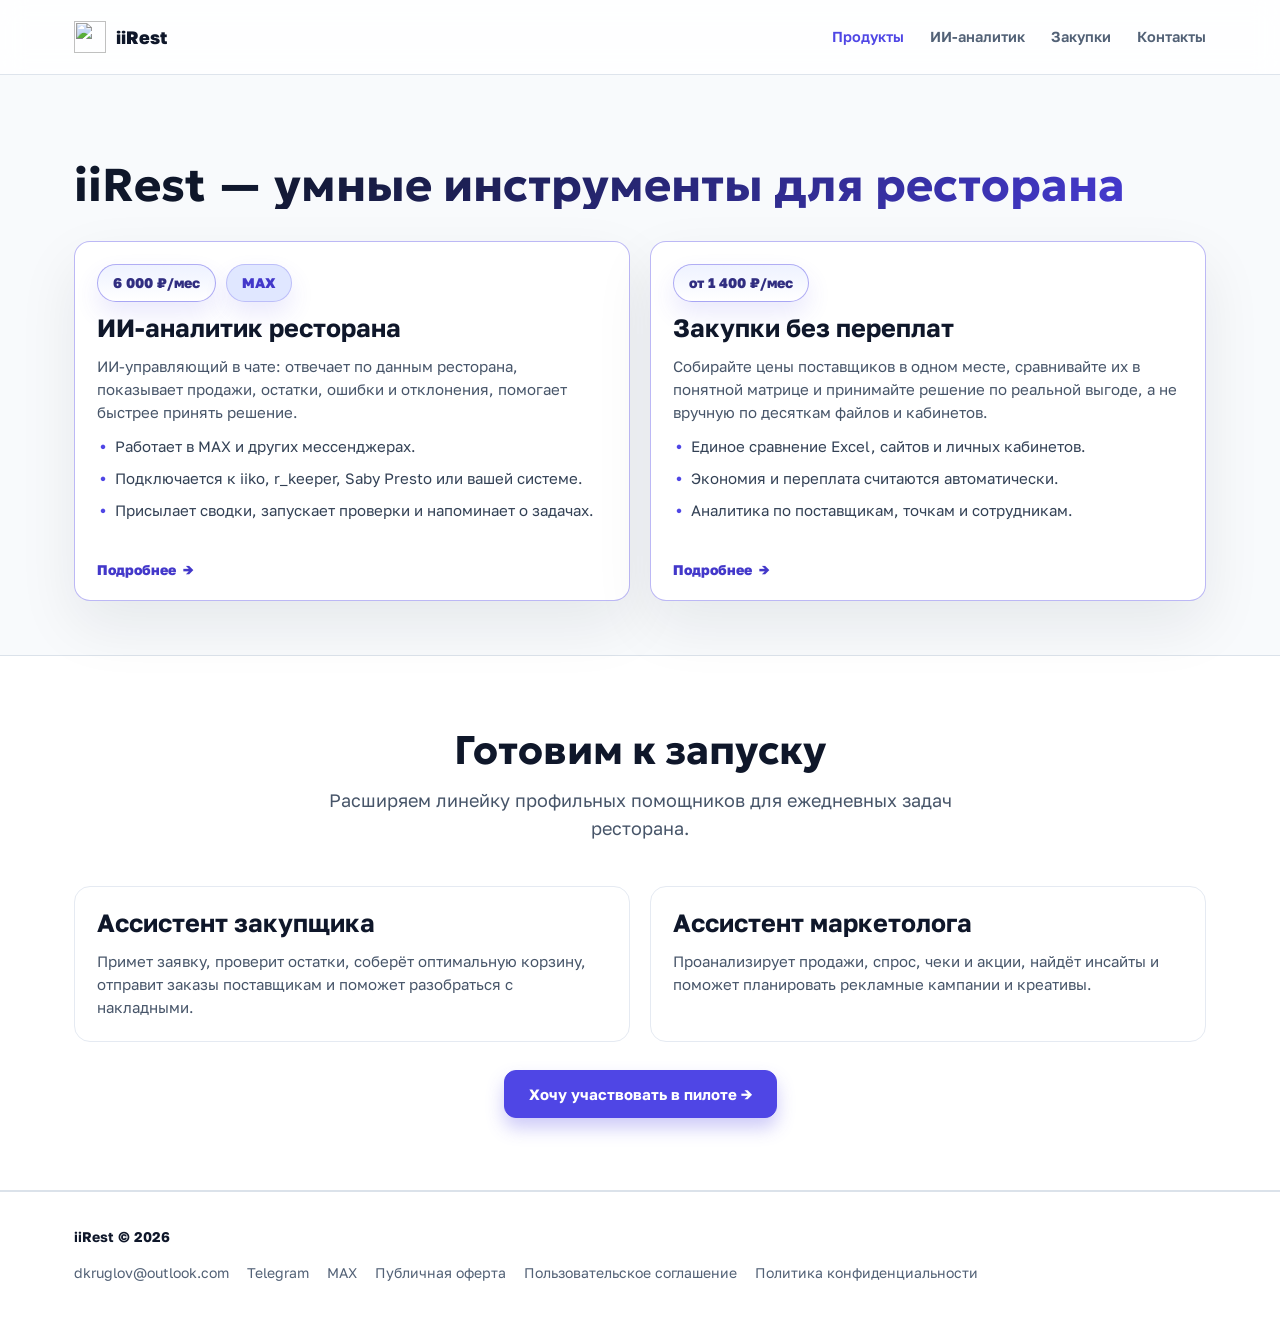
==== commit 14f176ec: "Rename AI assistant to AI analyst" ====
--- a/index.html
+++ b/index.html
@@ -5,7 +5,7 @@
   <meta charset="utf-8" />
   <meta name="viewport" content="width=device-width, initial-scale=1" />
   <meta name="description"
-    content="iiRest - два продукта для управления рестораном: ИИ-ассистент управляющего в MAX за 6 000 ₽/мес и контроль закупок со сравнением цен поставщиков." />
+    content="iiRest - два продукта для управления рестораном: ИИ-аналитик ресторана в MAX за 6 000 ₽/мес и контроль закупок со сравнением цен поставщиков." />
   <meta name="theme-color" content="#4f46e5" />
   <meta name="robots" content="index,follow,max-snippet:-1,max-image-preview:large,max-video-preview:-1" />
   <meta name="googlebot" content="index,follow,max-snippet:-1,max-image-preview:large,max-video-preview:-1" />
@@ -36,20 +36,20 @@
   <meta property="og:type" content="website" />
   <meta property="og:site_name" content="iiRest" />
   <meta property="og:locale" content="ru_RU" />
-  <meta property="og:title" content="iiRest - ИИ-ассистент управляющего и контроль закупок" />
+  <meta property="og:title" content="iiRest - ИИ-аналитик ресторана и контроль закупок" />
   <meta property="og:description"
-    content="ИИ-ассистент в MAX отвечает по данным ресторана, а iiRest Закупки сравнивает цены поставщиков и показывает переплату." />
+    content="ИИ-аналитик ресторана в MAX отвечает по данным ресторана, а iiRest Закупки сравнивает цены поставщиков и показывает переплату." />
   <meta property="og:url" content="https://iirest.ru/" />
   <meta property="og:image" content="https://iirest.ru/hero-dashboard.png" />
   <meta property="og:image:type" content="image/png" />
   <meta property="og:image:alt" content="Интерфейс iiRest для контроля данных ресторана" />
   <meta name="twitter:card" content="summary_large_image" />
-  <meta name="twitter:title" content="iiRest - ИИ-ассистент управляющего и контроль закупок" />
+  <meta name="twitter:title" content="iiRest - ИИ-аналитик ресторана и контроль закупок" />
   <meta name="twitter:description"
-    content="ИИ-ассистент в MAX отвечает по данным ресторана, а iiRest Закупки сравнивает цены поставщиков и показывает переплату." />
+    content="ИИ-аналитик ресторана в MAX отвечает по данным ресторана, а iiRest Закупки сравнивает цены поставщиков и показывает переплату." />
   <meta name="twitter:image" content="https://iirest.ru/hero-dashboard.png" />
 
-  <title>iiRest - ИИ-ассистент управляющего и контроль закупок</title>
+  <title>iiRest - ИИ-аналитик ресторана и контроль закупок</title>
 
   <script type="application/ld+json">
   {
@@ -75,7 +75,7 @@
       {
         "@type": "ListItem",
         "position": 1,
-        "name": "ИИ-ассистент управляющего",
+        "name": "ИИ-аналитик ресторана",
         "url": "https://iirest.ru/agent/"
       },
       {
@@ -87,9 +87,39 @@
     ]
   }
   </script>
+  <!-- Yandex.Metrika counter -->
+  <script type="text/javascript">
+    (function (m, e, t, r, i, k, a) {
+      m[i] = m[i] || function () {
+        (m[i].a = m[i].a || []).push(arguments);
+      };
+      m[i].l = 1 * new Date();
+      for (var j = 0; j < document.scripts.length; j++) {
+        if (document.scripts[j].src === r) return;
+      }
+      k = e.createElement(t);
+      a = e.getElementsByTagName(t)[0];
+      k.async = 1;
+      k.src = r;
+      a.parentNode.insertBefore(k, a);
+    })(window, document, "script", "https://mc.yandex.ru/metrika/tag.js", "ym");
+
+    ym(105886469, "init", {
+      clickmap: true,
+      trackLinks: true,
+      accurateTrackBounce: true,
+      webvisor: true,
+      trackHash: true,
+      ecommerce: "dataLayer"
+    });
+  </script>
+  <!-- /Yandex.Metrika counter -->
 </head>
 
 <body>
+  <noscript>
+    <div><img src="https://mc.yandex.ru/watch/105886469" style="position:absolute; left:-9999px;" alt="" /></div>
+  </noscript>
   <header class="site-header">
     <div class="container nav">
       <a class="brand" href="index.html" aria-label="iiRest">
@@ -98,7 +128,7 @@
       </a>
       <nav class="menu" aria-label="Основная навигация">
         <a href="index.html" aria-current="page">Продукты</a>
-        <a href="agent/index.html">ИИ-ассистент</a>
+        <a href="agent/index.html">ИИ-аналитик</a>
         <a href="zakupki/index.html">Закупки</a>
         <a href="contact/index.html">Контакты</a>
       </nav>
@@ -111,12 +141,13 @@
         <h1 class="hero-title">iiRest — умные инструменты для ресторана</h1>
 
         <div class="product-grid hero-products home-product-grid" aria-label="Текущие продукты iiRest">
-          <a class="product-card product-showcase featured product-card-link" href="agent/index.html">
+          <a class="product-card product-showcase featured product-card-link" href="agent/index.html"
+            data-track-goal="home_product_agent">
             <div class="product-meta">
               <span class="tag">6 000 ₽/мес</span>
               <span class="tag blue">MAX</span>
             </div>
-            <h3>ИИ-ассистент для ресторана</h3>
+            <h3>ИИ-аналитик ресторана</h3>
             <p>ИИ-управляющий в чате: отвечает по данным ресторана, показывает продажи, остатки, ошибки и отклонения,
               помогает быстрее принять решение.</p>
             <ul>
@@ -127,7 +158,8 @@
             <span class="product-card-cta">Подробнее</span>
           </a>
 
-          <a class="product-card product-showcase featured product-card-link" href="zakupki/index.html">
+          <a class="product-card product-showcase featured product-card-link" href="zakupki/index.html"
+            data-track-goal="home_product_zakupki">
             <div class="product-meta">
               <span class="tag">от 1 400 ₽/мес</span>
             </div>
@@ -167,7 +199,7 @@
         </div>
 
         <div class="home-upcoming-actions">
-          <a class="btn primary" href="contact/index.html">Хочу участвовать в пилоте →</a>
+          <a class="btn primary" href="contact/index.html" data-track-goal="home_pilot_contact">Хочу участвовать в пилоте →</a>
         </div>
       </div>
     </section>
@@ -177,19 +209,55 @@
     <div class="container footer-grid">
       <div class="footer-brand"><strong>iiRest</strong> © 2026</div>
       <div class="footer-links">
-        <a href="mailto:dkruglov@outlook.com">dkruglov@outlook.com</a>
-        <a href="https://t.me/tabascoden" target="_blank" rel="noopener noreferrer">Telegram</a>
+        <a href="mailto:dkruglov@outlook.com" data-track-goal="contact_email">dkruglov@outlook.com</a>
+        <a href="https://t.me/tabascoden" target="_blank" rel="noopener noreferrer"
+          data-track-goal="contact_telegram">Telegram</a>
         <a href="https://max.ru/u/f9LHodD0cOJpI81NPVc5_l0T62eCSPDfkmxLUmDs4HoEdcl6RTxsCxSdbXw" target="_blank"
-          rel="noopener noreferrer">MAX</a>
-        <a href="https://app.iirest.ru/legal/public-offer" target="_blank" rel="noopener noreferrer">Публичная
+          rel="noopener noreferrer" data-track-goal="contact_max">MAX</a>
+        <a href="https://app.iirest.ru/legal/public-offer" target="_blank" rel="noopener noreferrer"
+          data-track-goal="legal_offer">Публичная
           оферта</a>
         <a href="https://app.iirest.ru/legal/user-agreement" target="_blank"
-          rel="noopener noreferrer">Пользовательское соглашение</a>
-        <a href="https://app.iirest.ru/legal/privacy-policy" target="_blank" rel="noopener noreferrer">Политика
+          rel="noopener noreferrer" data-track-goal="legal_user_agreement">Пользовательское соглашение</a>
+        <a href="https://app.iirest.ru/legal/privacy-policy" target="_blank" rel="noopener noreferrer"
+          data-track-goal="legal_privacy">Политика
           конфиденциальности</a>
       </div>
     </div>
   </footer>
+  <script>
+    (function () {
+      var counterId = 105886469;
+
+      function trackGoal(goal, params) {
+        if (!goal || typeof ym !== "function") return;
+        try {
+          ym(counterId, "reachGoal", goal, params || {});
+        } catch (error) {
+          // noop
+        }
+      }
+
+      document.addEventListener("click", function (event) {
+        var target = event.target;
+        if (!(target instanceof Element)) return;
+
+        var trackNode = target.closest("[data-track-goal]");
+        if (trackNode) {
+          trackGoal(trackNode.getAttribute("data-track-goal"), {
+            path: location.pathname
+          });
+        }
+
+        var appLink = target.closest("a[href^='https://app.iirest.ru']");
+        if (appLink) {
+          trackGoal("app_transition", {
+            href: appLink.getAttribute("href")
+          });
+        }
+      });
+    })();
+  </script>
 </body>
 
 </html>
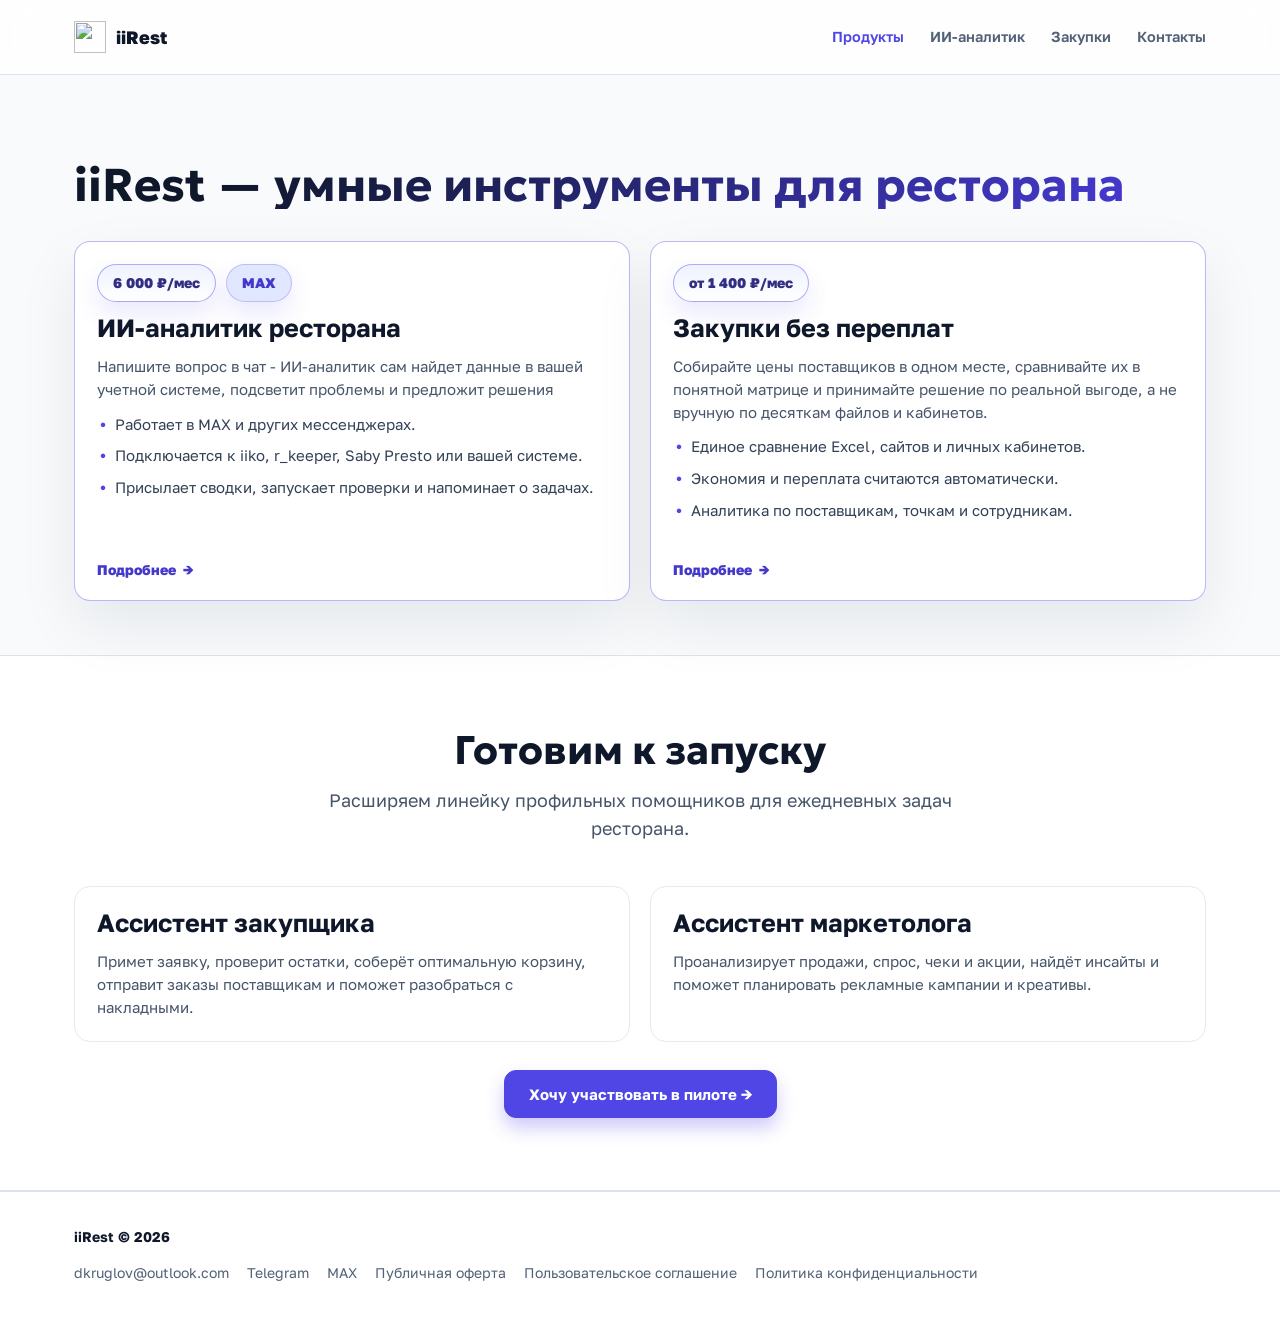
==== commit d08e0f58: "Update homepage AI analyst copy" ====
--- a/index.html
+++ b/index.html
@@ -148,8 +148,8 @@
               <span class="tag blue">MAX</span>
             </div>
             <h3>ИИ-аналитик ресторана</h3>
-            <p>ИИ-управляющий в чате: отвечает по данным ресторана, показывает продажи, остатки, ошибки и отклонения,
-              помогает быстрее принять решение.</p>
+            <p>Напишите вопрос в чат - ИИ-аналитик сам найдет данные в вашей учетной системе, подсветит проблемы и
+              предложит решения</p>
             <ul>
               <li>Работает в MAX и других мессенджерах.</li>
               <li>Подключается к iiko, r_keeper, Saby Presto или вашей системе.</li>
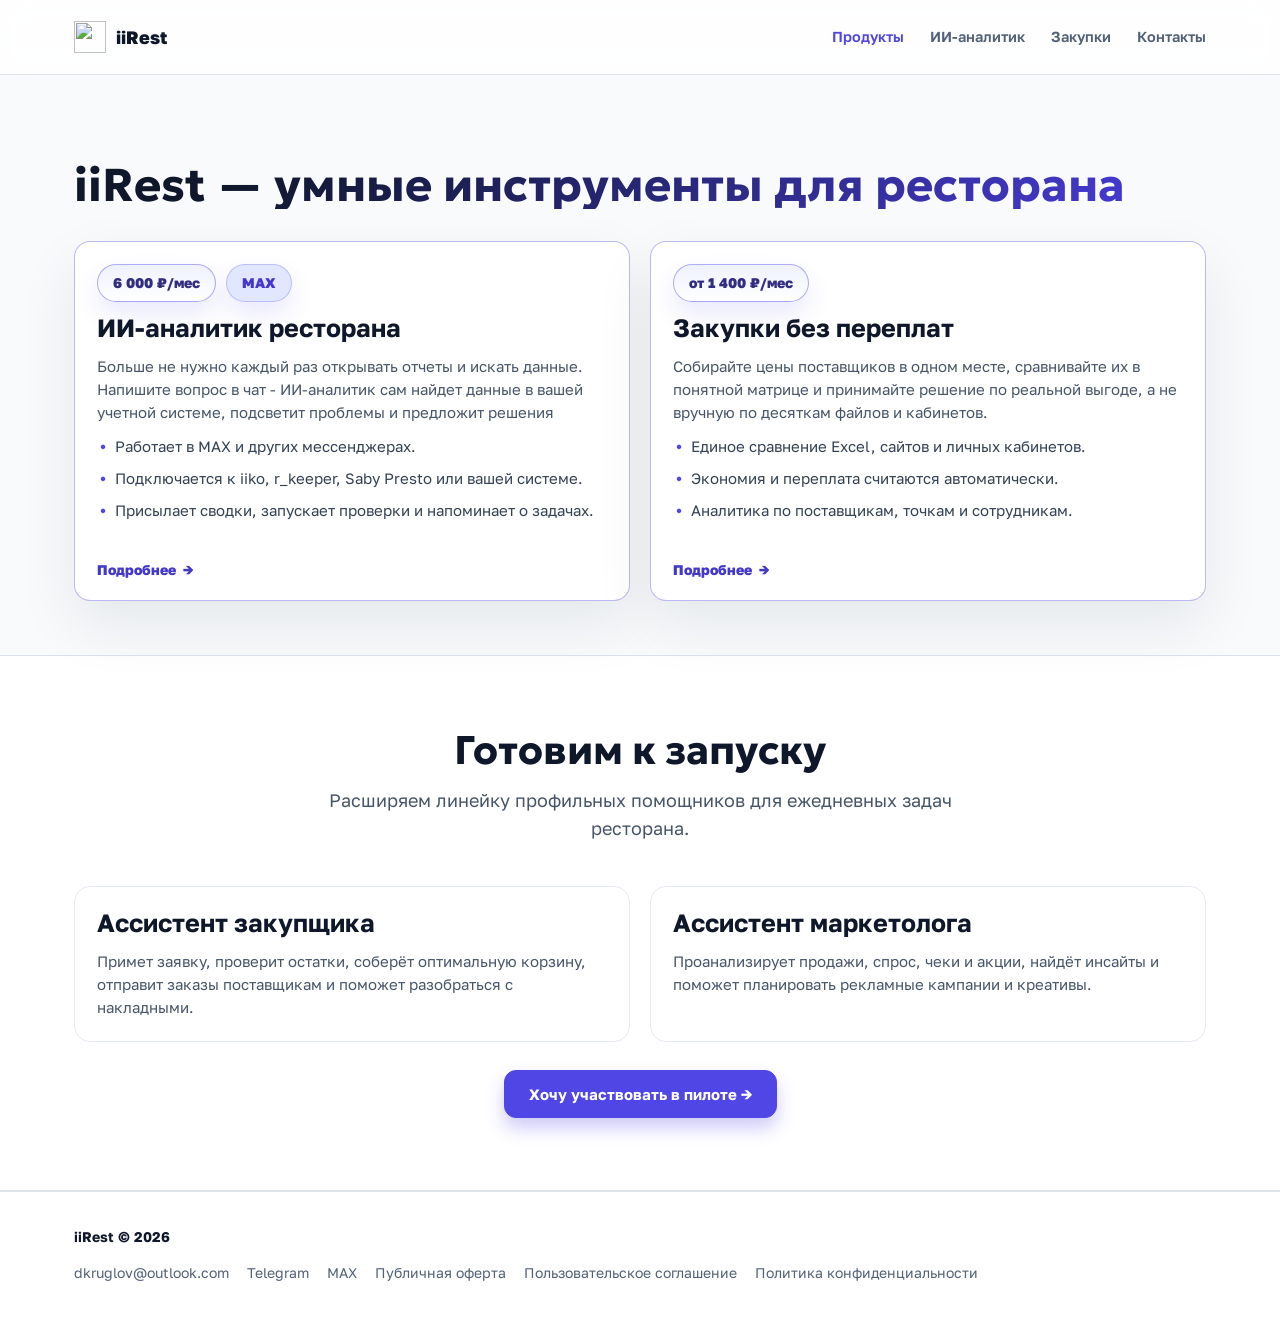
==== commit 36eed1a3: "Update homepage AI analyst intro" ====
--- a/index.html
+++ b/index.html
@@ -148,8 +148,8 @@
               <span class="tag blue">MAX</span>
             </div>
             <h3>ИИ-аналитик ресторана</h3>
-            <p>Напишите вопрос в чат - ИИ-аналитик сам найдет данные в вашей учетной системе, подсветит проблемы и
-              предложит решения</p>
+            <p>Больше не нужно каждый раз открывать отчеты и искать данные. Напишите вопрос в чат - ИИ-аналитик сам
+              найдет данные в вашей учетной системе, подсветит проблемы и предложит решения</p>
             <ul>
               <li>Работает в MAX и других мессенджерах.</li>
               <li>Подключается к iiko, r_keeper, Saby Presto или вашей системе.</li>
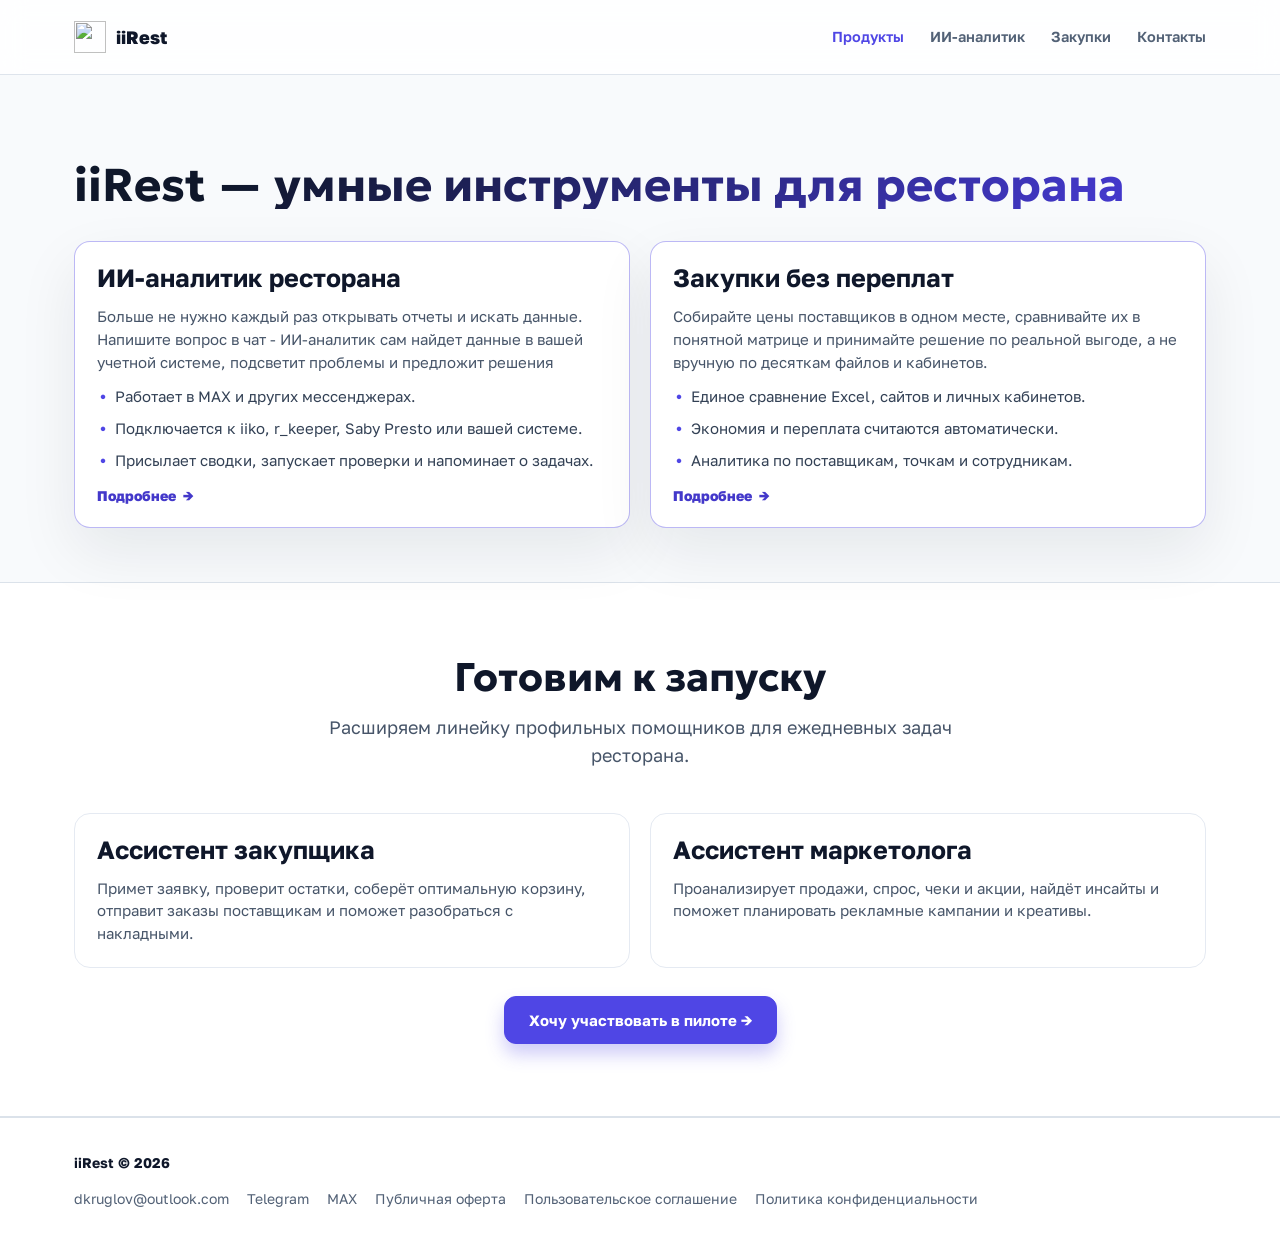
==== commit c26e6186: "Tighten homepage product cards" ====
--- a/index.html
+++ b/index.html
@@ -143,10 +143,6 @@
         <div class="product-grid hero-products home-product-grid" aria-label="Текущие продукты iiRest">
           <a class="product-card product-showcase featured product-card-link" href="agent/index.html"
             data-track-goal="home_product_agent">
-            <div class="product-meta">
-              <span class="tag">6 000 ₽/мес</span>
-              <span class="tag blue">MAX</span>
-            </div>
             <h3>ИИ-аналитик ресторана</h3>
             <p>Больше не нужно каждый раз открывать отчеты и искать данные. Напишите вопрос в чат - ИИ-аналитик сам
               найдет данные в вашей учетной системе, подсветит проблемы и предложит решения</p>
@@ -160,9 +156,6 @@
 
           <a class="product-card product-showcase featured product-card-link" href="zakupki/index.html"
             data-track-goal="home_product_zakupki">
-            <div class="product-meta">
-              <span class="tag">от 1 400 ₽/мес</span>
-            </div>
             <h3>Закупки без переплат</h3>
             <p>Собирайте цены поставщиков в одном месте, сравнивайте их в понятной матрице и принимайте решение по
               реальной выгоде, а не вручную по десяткам файлов и кабинетов.</p>
--- a/site.css
+++ b/site.css
@@ -352,15 +352,15 @@
 }
 
 .home-product-grid {
-  align-items: stretch;
+  align-items: start;
 }
 
 .hero-products .product-card {
-  min-height: 360px;
+  min-height: 0;
 }
 
 .product-showcase {
-  min-height: 430px;
+  min-height: 0;
   padding: 32px;
   border-color: rgba(79, 70, 229, 0.24);
   background:
@@ -427,6 +427,10 @@
   font-size: 14px;
   font-weight: 800;
   line-height: 1.2;
+}
+
+.home-product-grid .product-card-cta {
+  margin-top: 4px;
 }
 
 .product-card-cta::after {
